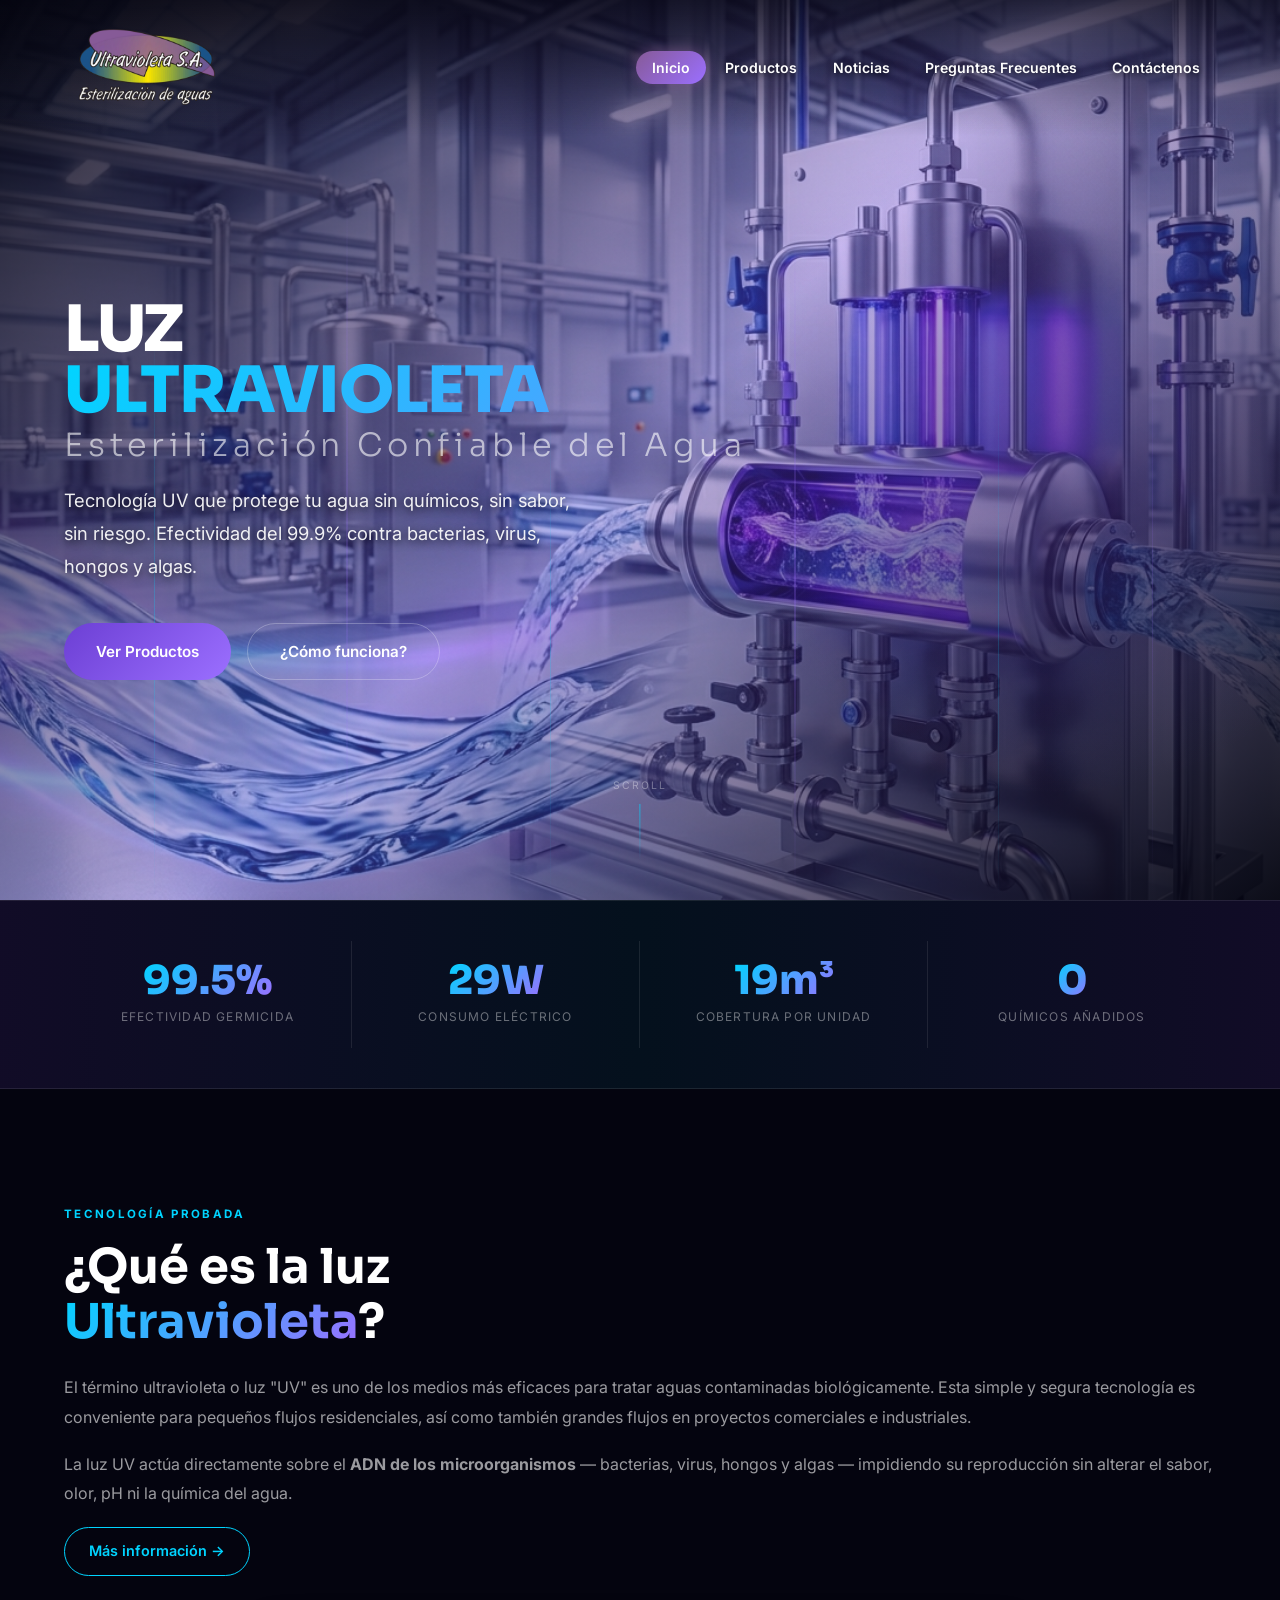
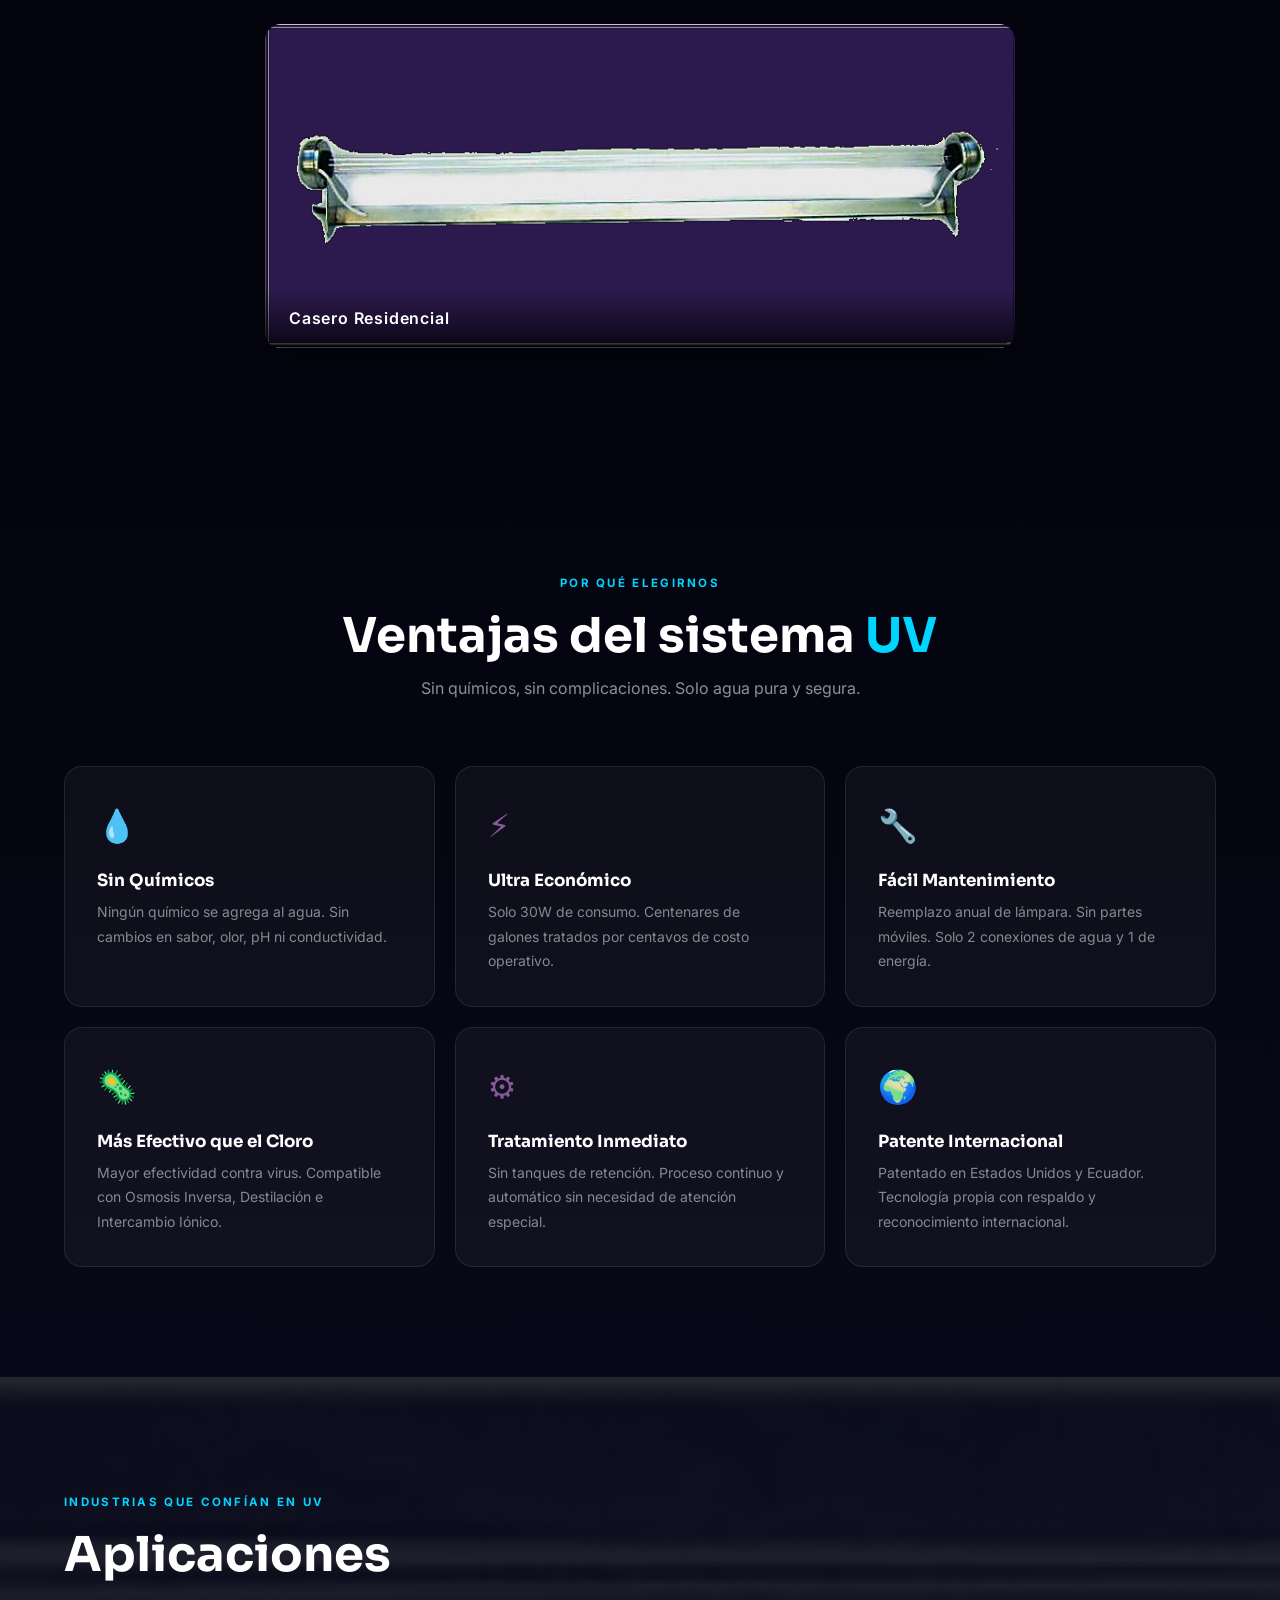
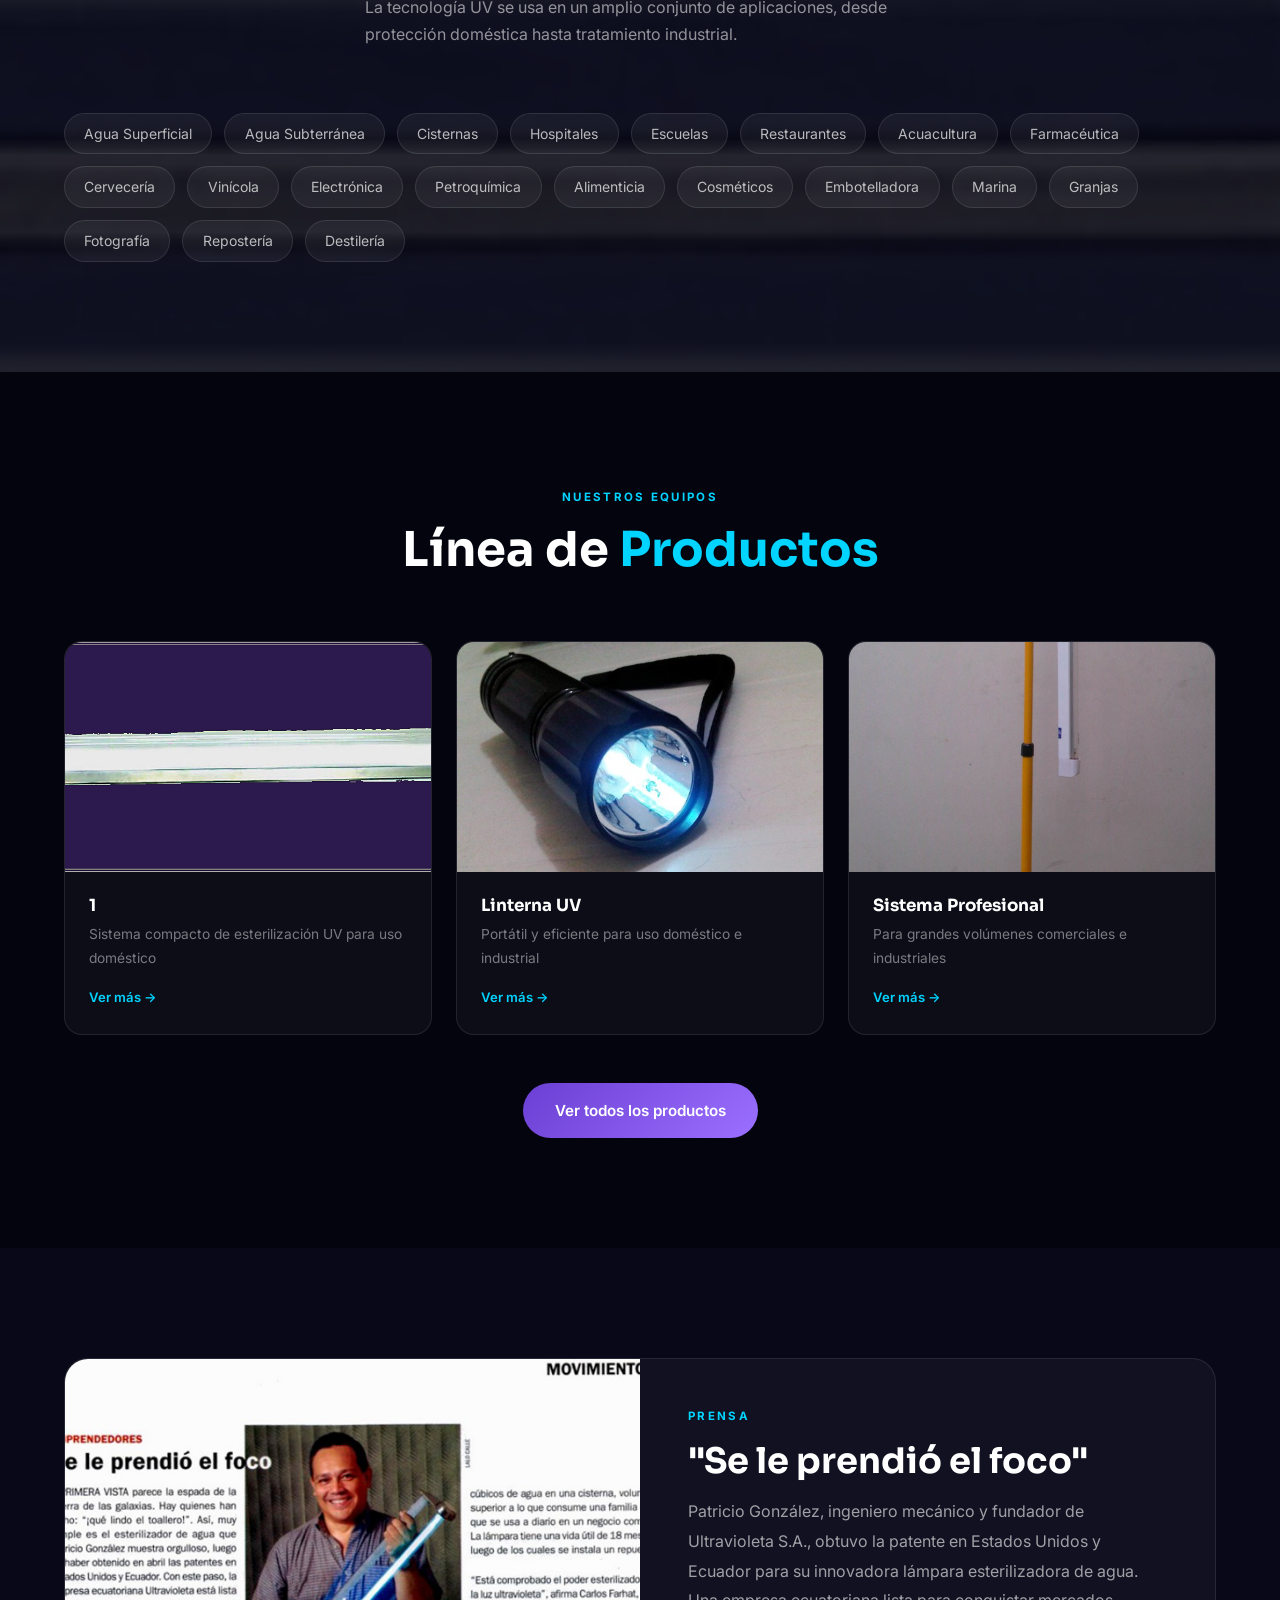
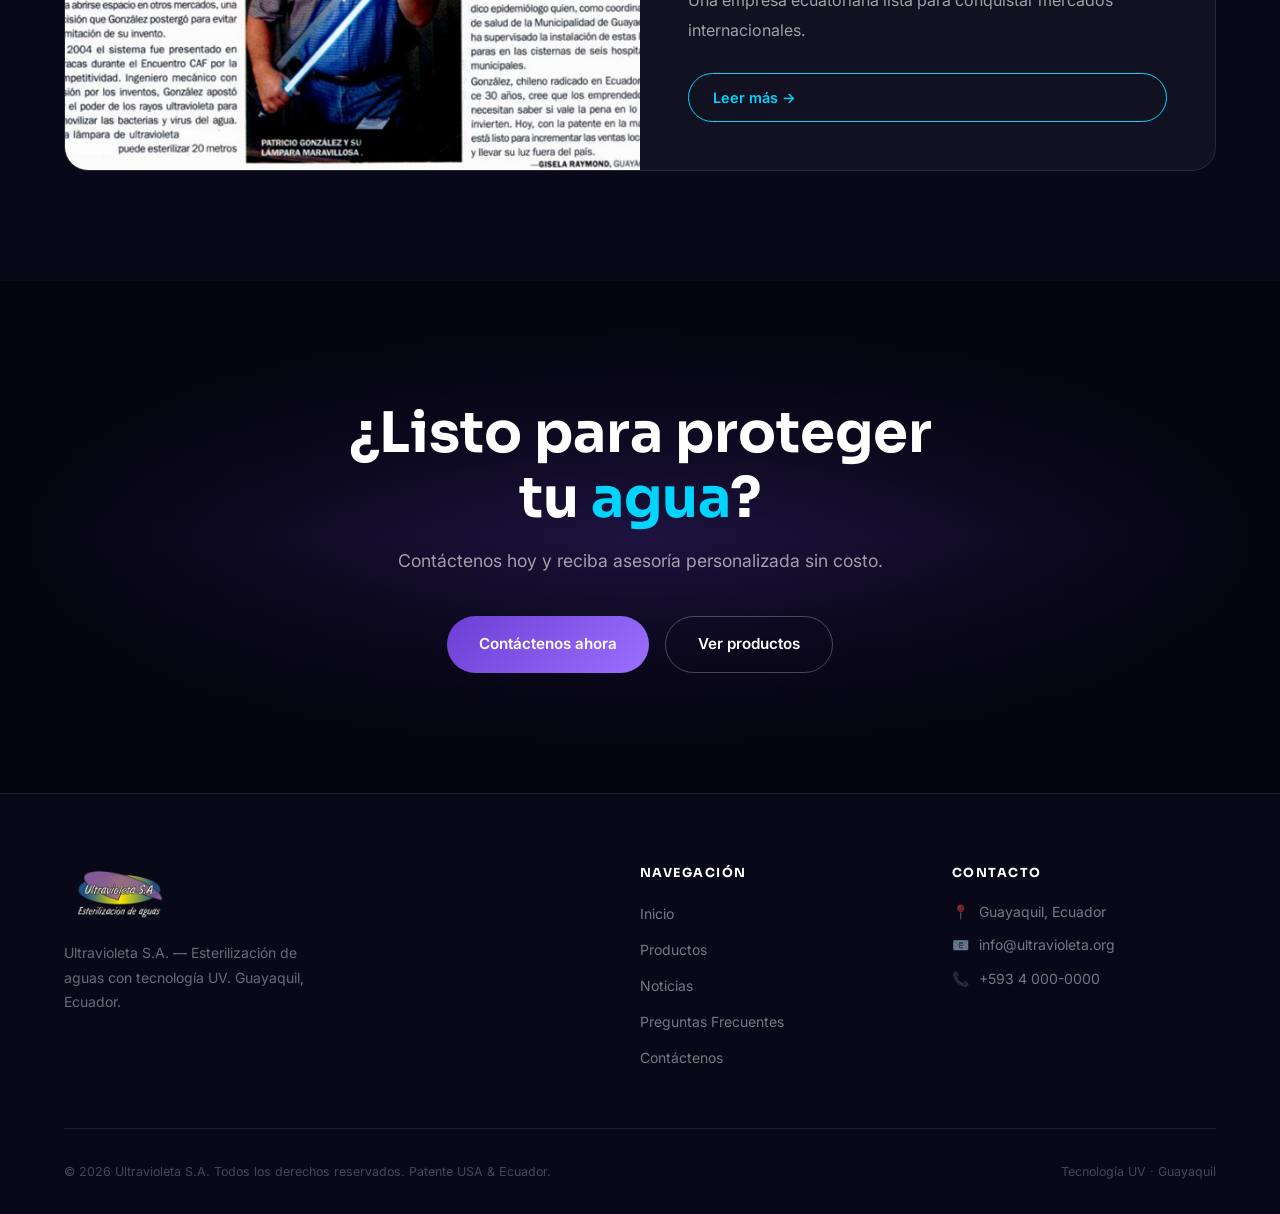
==== index.html @ dfe0ed99 "Renombrar 4.jpg a casero-residencial.jpg para forzar actualización en Vercel" ====
<!DOCTYPE html>
<html lang="es">
<head>
  <meta charset="UTF-8">
  <meta name="viewport" content="width=device-width, initial-scale=1.0">
  <title>Ultravioleta S.A. — Esterilización UV de Aguas · Ecuador</title>
  <meta name="description" content="Tecnología UV que protege tu agua sin químicos, sin sabor, sin riesgo. Patente internacional. Guayaquil, Ecuador.">
  <link rel="preconnect" href="https://fonts.googleapis.com">
  <link rel="preconnect" href="https://fonts.gstatic.com" crossorigin>
  <link href="https://fonts.googleapis.com/css2?family=Sora:wght@300;400;600;700;800&family=Inter:wght@300;400;500;600&display=swap" rel="stylesheet">
  <link rel="stylesheet" href="css/estilos.css">
</head>
<body>

  <!-- NAVBAR -->
  <nav class="navbar" id="navbar">
    <div class="nav-inner">
      <a href="index.html" class="nav-logo">
        <img src="imagenes/logo-ultravioleta.png" alt="Ultravioleta S.A.">
      </a>
      <button class="hamburguesa" id="hamburguesa" aria-label="Abrir menú">
        <span></span><span></span><span></span>
      </button>
      <ul class="nav-links" id="nav-links">
        <li><a href="index.html">Inicio</a></li>
        <li><a href="productos.html">Productos</a></li>
        <li><a href="noticias.html">Noticias</a></li>
        <li><a href="preguntas-frecuentes.html">Preguntas Frecuentes</a></li>
        <li><a href="contacto.html" class="nav-cta">Contáctenos</a></li>
      </ul>
    </div>
  </nav>

  <!-- HERO -->
  <section class="hero">
    <!-- Imagen de fondo -->
    <div class="hero-fondo"><img src="imagenes/hero.png" alt=""></div>

    <!-- Overlay gradiente -->
    <div class="hero-overlay"></div>

    <!-- Rayos UV animados -->
    <div class="rayos-uv">
      <div class="rayo"></div>
      <div class="rayo"></div>
      <div class="rayo"></div>
      <div class="rayo"></div>
      <div class="rayo"></div>
      <div class="rayo"></div>
    </div>

    <!-- Círculo glow -->
    <div class="hero-glow"></div>

    <!-- Contenido -->
    <div class="hero-contenido">
<h1 class="hero-titulo">
        <span class="linea-1">LUZ</span>
        <span class="linea-2">ULTRAVIOLETA</span>
        <span class="linea-3">Esterilización Confiable del Agua</span>
      </h1>
      <p class="hero-sub">
        Tecnología UV que protege tu agua sin químicos, sin sabor, sin riesgo.
        Efectividad del 99.9% contra bacterias, virus, hongos y algas.
      </p>
      <div class="hero-btns">
        <a href="productos.html" class="btn-primario">Ver Productos</a>
        <a href="preguntas-frecuentes.html" class="btn-secundario">¿Cómo funciona?</a>
      </div>
    </div>

    <!-- Scroll -->
    <div class="indicador-scroll">
      <span>Scroll</span>
      <div class="linea-scroll"></div>
    </div>
  </section>

  <!-- ESTADÍSTICAS -->
  <section class="barra-stats">
    <div class="stats-grid">
      <div class="stat-item">
        <span class="stat-num" data-meta="99.9" data-sufijo="%">99.9%</span>
        <span class="stat-etiqueta">Efectividad germicida</span>
      </div>
      <div class="stat-item">
        <span class="stat-num" data-meta="30" data-sufijo="W">30W</span>
        <span class="stat-etiqueta">Consumo eléctrico</span>
      </div>
      <div class="stat-item">
        <span class="stat-num" data-meta="20" data-sufijo="m³">20m³</span>
        <span class="stat-etiqueta">Cobertura por unidad</span>
      </div>
      <div class="stat-item">
        <span class="stat-num" data-meta="0" data-sufijo="">0</span>
        <span class="stat-etiqueta">Químicos añadidos</span>
      </div>
    </div>
  </section>

  <!-- QUÉ ES LA LUZ UV -->
  <section class="sobre-uv seccion-pad">
    <div class="contenedor">
      <div class="sobre-texto-full revelar">
        <span class="etiqueta">Tecnología Probada</span>
        <h2>¿Qué es la luz<br><span class="acento-uv">Ultravioleta</span>?</h2>
        <p>
          El término ultravioleta o luz "UV" es uno de los medios más eficaces para tratar aguas
          contaminadas biológicamente. Esta simple y segura tecnología es conveniente para
          pequeños flujos residenciales, así como también grandes flujos en proyectos comerciales
          e industriales.
        </p>
        <p>
          La luz UV actúa directamente sobre el <strong>ADN de los microorganismos</strong> —
          bacterias, virus, hongos y algas — impidiendo su reproducción sin alterar el sabor,
          olor, pH ni la química del agua.
        </p>
        <a href="preguntas-frecuentes.html" class="btn-contorno">Más información →</a>
      </div>
      <div class="foto-full revelar">
        <div class="foto-card">
          <img src="imagenes/casero-residencial.jpg" alt="Casero Residencial">
          <div class="foto-overlay">
            <span>Casero Residencial</span>
          </div>
        </div>
      </div>
    </div>
  </section>

  <!-- VENTAJAS -->
  <section class="ventajas seccion-pad">
    <div class="contenedor">
      <div class="cabecera-seccion revelar">
        <span class="etiqueta">Por qué elegirnos</span>
        <h2>Ventajas del sistema <span class="acento">UV</span></h2>
        <p>Sin químicos, sin complicaciones. Solo agua pura y segura.</p>
      </div>
      <div class="grid-ventajas">
        <div class="tarjeta-v revelar">
          <div class="v-icono">💧</div>
          <h3>Sin Químicos</h3>
          <p>Ningún químico se agrega al agua. Sin cambios en sabor, olor, pH ni conductividad.</p>
        </div>
        <div class="tarjeta-v revelar">
          <div class="v-icono">⚡</div>
          <h3>Ultra Económico</h3>
          <p>Solo 30W de consumo. Centenares de galones tratados por centavos de costo operativo.</p>
        </div>
        <div class="tarjeta-v revelar">
          <div class="v-icono">🔧</div>
          <h3>Fácil Mantenimiento</h3>
          <p>Reemplazo anual de lámpara. Sin partes móviles. Solo 2 conexiones de agua y 1 de energía.</p>
        </div>
        <div class="tarjeta-v revelar">
          <div class="v-icono">🦠</div>
          <h3>Más Efectivo que el Cloro</h3>
          <p>Mayor efectividad contra virus. Compatible con Osmosis Inversa, Destilación e Intercambio Iónico.</p>
        </div>
        <div class="tarjeta-v revelar">
          <div class="v-icono">⚙️</div>
          <h3>Tratamiento Inmediato</h3>
          <p>Sin tanques de retención. Proceso continuo y automático sin necesidad de atención especial.</p>
        </div>
        <div class="tarjeta-v revelar">
          <div class="v-icono">🌍</div>
          <h3>Patente Internacional</h3>
          <p>Patentado en Estados Unidos y Ecuador. Tecnología propia con respaldo y reconocimiento internacional.</p>
        </div>
      </div>
    </div>
  </section>

  <!-- APLICACIONES -->
  <section class="aplicaciones seccion-pad">
    <div class="aplic-fondo">
      <img src="imagenes/Ultravioleta_Cisterna.jpg" alt="Cisterna con sistema UV">
    </div>
    <div class="contenedor">
      <div class="cabecera-seccion revelar">
        <span class="etiqueta">Industrias que confían en UV</span>
        <h2 style="color:#fff;">Aplicaciones</h2>
        <p>La tecnología UV se usa en un amplio conjunto de aplicaciones, desde protección doméstica hasta tratamiento industrial.</p>
      </div>
      <div class="tags-aplic revelar">
        <span>Agua Superficial</span>
        <span>Agua Subterránea</span>
        <span>Cisternas</span>
        <span>Hospitales</span>
        <span>Escuelas</span>
        <span>Restaurantes</span>
        <span>Acuacultura</span>
        <span>Farmacéutica</span>
        <span>Cervecería</span>
        <span>Vinícola</span>
        <span>Electrónica</span>
        <span>Petroquímica</span>
        <span>Alimenticia</span>
        <span>Cosméticos</span>
        <span>Embotelladora</span>
        <span>Marina</span>
        <span>Granjas</span>
        <span>Fotografía</span>
        <span>Repostería</span>
        <span>Destilería</span>
      </div>
    </div>
  </section>

  <!-- PRODUCTOS PREVIEW -->
  <section class="productos-preview seccion-pad">
    <div class="contenedor">
      <div class="cabecera-seccion revelar">
        <span class="etiqueta">Nuestros equipos</span>
        <h2>Línea de <span class="acento">Productos</span></h2>
      </div>
      <div class="grid-productos">
        <a href="productos.html" class="tarjeta-prod revelar">
          <div class="prod-imagen">
            <img src="imagenes/casero-residencial.jpg" alt="Reactor UV Casero Residencial">
          </div>
          <div class="prod-info">
            <h3>1</h3>
            <p>Sistema compacto de esterilización UV para uso doméstico</p>
            <div class="prod-flecha">Ver más →</div>
          </div>
        </a>
        <a href="productos.html" class="tarjeta-prod revelar">
          <div class="prod-imagen">
            <img src="imagenes/linterna1.jpg" alt="Linterna UV">
          </div>
          <div class="prod-info">
            <h3>Linterna UV</h3>
            <p>Portátil y eficiente para uso doméstico e industrial</p>
            <div class="prod-flecha">Ver más →</div>
          </div>
        </a>
        <a href="productos.html" class="tarjeta-prod revelar">
          <div class="prod-imagen">
            <img src="imagenes/nuevo-3.jpg" alt="Sistema UV Profesional">
          </div>
          <div class="prod-info">
            <h3>Sistema Profesional</h3>
            <p>Para grandes volúmenes comerciales e industriales</p>
            <div class="prod-flecha">Ver más →</div>
          </div>
        </a>
      </div>
      <div style="text-align:center;margin-top:3rem;">
        <a href="productos.html" class="btn-primario">Ver todos los productos</a>
      </div>
    </div>
  </section>

  <!-- NOTICIA PREVIEW -->
  <section class="noticia-preview seccion-pad">
    <div class="contenedor">
      <div class="noticia-tarjeta revelar">
        <div class="noticia-foto">
          <img src="imagenes/articulo.jpg" alt="Artículo sobre Ultravioleta S.A.">
        </div>
        <div class="noticia-cuerpo">
          <span class="etiqueta">Prensa</span>
          <h2>"Se le prendió el foco"</h2>
          <p>
            Patricio González, ingeniero mecánico y fundador de Ultravioleta S.A., obtuvo la patente
            en Estados Unidos y Ecuador para su innovadora lámpara esterilizadora de agua.
            Una empresa ecuatoriana lista para conquistar mercados internacionales.
          </p>
          <a href="noticias.html" class="btn-contorno">Leer más →</a>
        </div>
      </div>
    </div>
  </section>

  <!-- CTA -->
  <section class="seccion-cta">
    <div class="cta-fondo"></div>
    <div class="contenedor">
      <div class="revelar">
        <h2>¿Listo para proteger<br>tu <span class="acento">agua</span>?</h2>
        <p>Contáctenos hoy y reciba asesoría personalizada sin costo.</p>
        <div class="cta-btns">
          <a href="contacto.html" class="btn-primario">Contáctenos ahora</a>
          <a href="productos.html" class="btn-secundario">Ver productos</a>
        </div>
      </div>
    </div>
  </section>

  <!-- PIE DE PÁGINA -->
  <footer class="pie-pagina">
    <div class="contenedor">
      <div class="grid-pie">
        <div class="pie-marca">
          <img src="imagenes/logo-ultravioleta.png" alt="Logo Ultravioleta S.A.">
          <p>Ultravioleta S.A. — Esterilización de aguas con tecnología UV. Guayaquil, Ecuador.</p>
        </div>
        <div class="pie-seccion">
          <h4>Navegación</h4>
          <ul>
            <li><a href="index.html">Inicio</a></li>
            <li><a href="productos.html">Productos</a></li>
            <li><a href="noticias.html">Noticias</a></li>
            <li><a href="preguntas-frecuentes.html">Preguntas Frecuentes</a></li>
            <li><a href="contacto.html">Contáctenos</a></li>
          </ul>
        </div>
        <div class="pie-seccion">
          <h4>Contacto</h4>
          <div class="dato-pie">📍 <span>Guayaquil, Ecuador</span></div>
          <div class="dato-pie">📧 <span>info@ultravioleta.org</span></div>
          <div class="dato-pie">📞 <span>+593 4 000-0000</span></div>
        </div>
      </div>
      <div class="pie-fondo">
        <p>© <span id="anio"></span> Ultravioleta S.A. Todos los derechos reservados. Patente USA &amp; Ecuador.</p>
        <p>Tecnología UV · Guayaquil</p>
      </div>
    </div>
  </footer>

  <script src="js/principal.js"></script>
</body>
</html>
---- css/estilos.css ----
/* ============================================
   ULTRAVIOLETA S.A. — ESTILOS PRINCIPALES
   ============================================ */

@import url('https://fonts.googleapis.com/css2?family=Sora:wght@300;400;600;700;800&family=Inter:wght@300;400;500;600&display=swap');

:root {
  --negro:       #04040f;
  --oscuro:      #080818;
  --uv:          #6C3FD4;
  --uv-claro:    #9B6FFF;
  --cian:        #00D4FF;
  --cian-suave:  rgba(0,212,255,0.15);
  --blanco:      #ffffff;
  --texto:       rgba(255,255,255,0.65);
  --vidrio:      rgba(255,255,255,0.04);
  --vidrio-2:    rgba(255,255,255,0.08);
  --borde:       rgba(255,255,255,0.09);
  --borde-2:     rgba(255,255,255,0.15);
  --radio:       18px;
  --t:           0.35s cubic-bezier(0.4,0,0.2,1);
}

*,*::before,*::after { box-sizing:border-box; margin:0; padding:0; }
html { scroll-behavior:smooth; }
body {
  font-family:'Inter',system-ui,sans-serif;
  background:var(--negro);
  color:var(--texto);
  overflow-x:hidden;
  line-height:1.7;
}
img { max-width:100%; height:auto; display:block; }
a { text-decoration:none; color:inherit; }
ul { list-style:none; }
button { font-family:inherit; }

h1,h2,h3,h4 {
  font-family:'Sora',sans-serif;
  color:var(--blanco);
  line-height:1.15;
}

/* ── Utilidades ── */
.contenedor { width:90%; max-width:1200px; margin:0 auto; }
.seccion-pad { padding:110px 0; }
.texto-centro { text-align:center; }

.etiqueta {
  display:inline-block;
  font-size:.72rem; font-weight:700;
  letter-spacing:.2em; text-transform:uppercase;
  color:var(--cian);
  margin-bottom:.9rem;
}

.acento { color:var(--cian); }
.acento-uv {
  background:linear-gradient(135deg,var(--cian),var(--uv-claro));
  -webkit-background-clip:text; -webkit-text-fill-color:transparent;
  background-clip:text;
}

/* ── Botones ── */
.btn-primario {
  display:inline-flex; align-items:center; gap:.5rem;
  background:linear-gradient(135deg,var(--uv),var(--uv-claro));
  color:#fff; padding:.9rem 2rem; border-radius:50px;
  font-weight:600; font-size:.95rem;
  transition:var(--t); border:none; cursor:pointer;
  box-shadow:0 4px 20px rgba(108,63,212,0);
}
.btn-primario:hover {
  transform:translateY(-2px);
  box-shadow:0 8px 32px rgba(108,63,212,.5);
}
.btn-secundario {
  display:inline-flex; align-items:center; gap:.5rem;
  background:transparent; color:var(--blanco);
  padding:.9rem 2rem; border-radius:50px;
  font-weight:600; font-size:.95rem;
  transition:var(--t);
  border:1.5px solid rgba(255,255,255,.25);
}
.btn-secundario:hover { border-color:var(--cian); color:var(--cian); transform:translateY(-2px); }
.btn-contorno {
  display:inline-flex; align-items:center; gap:.5rem;
  color:var(--cian); padding:.7rem 1.5rem; border-radius:50px;
  font-weight:600; font-size:.9rem;
  transition:var(--t); border:1.5px solid var(--cian);
}
.btn-contorno:hover { background:var(--cian); color:var(--negro); }

/* ══════════════════════════════
   NAVBAR
══════════════════════════════ */
.navbar {
  position:fixed; top:0; left:0; right:0; z-index:999;
  padding:1.5rem 0; transition:transform .4s ease, opacity .4s ease;
  background:linear-gradient(to bottom, rgba(4,4,15,.75) 0%, transparent 100%);
  transform:translateY(0); opacity:1;
}
.navbar.oculto {
  transform:translateY(-100%);
  opacity:0;
}
.nav-inner {
  display:flex; align-items:center; justify-content:space-between;
  width:90%; max-width:1200px; margin:0 auto;
}
.nav-logo img { height:88px; width:auto; transition:var(--t); border-radius:8px; padding:5px 12px; }
.nav-logo:hover img { opacity:.85; }

.nav-links { display:flex; align-items:center; gap:.2rem; }
.nav-links li a {
  position:relative;
  padding:.5rem 1rem; border-radius:50px;
  font-size:.88rem; font-weight:600;
  color:#fff;
  text-shadow:0 1px 6px rgba(0,0,0,.8);
  transition:transform .25s ease, background .25s ease, box-shadow .25s ease;
}
.nav-links li a::after {
  content:''; position:absolute; bottom:4px; left:50%; right:50%;
  height:2px; border-radius:2px;
  background:linear-gradient(90deg,var(--cian),var(--uv-claro));
  transition:left .25s ease, right .25s ease;
}
.nav-links li a:hover {
  transform:translateY(-2px);
  background:rgba(255,255,255,.1);
}
.nav-links li a:hover::after {
  left:18%; right:18%;
}
.nav-links li a.activo {
  background:linear-gradient(135deg,#865a97,var(--uv-claro));
  box-shadow:0 0 14px rgba(134,90,151,.55);
  color:#fff;
  text-shadow:none;
}
.nav-links li a.activo::after { display:none; }
.nav-cta { transition:var(--t) !important; }
.nav-cta:hover { transform:translateY(-2px); }
.nav-cta.activo {
  background:linear-gradient(135deg,var(--uv),var(--uv-claro)) !important;
  color:#fff !important;
  box-shadow:0 6px 24px rgba(108,63,212,.5) !important;
  text-shadow:none;
}

.hamburguesa {
  display:none; flex-direction:column; gap:5px;
  background:none; border:none; cursor:pointer; padding:.5rem;
}
.hamburguesa span {
  display:block; width:24px; height:2px;
  background:var(--blanco); border-radius:2px; transition:var(--t);
}
.hamburguesa.abierto span:nth-child(1) { transform:rotate(45deg) translate(5px,5px); }
.hamburguesa.abierto span:nth-child(2) { opacity:0; width:0; }
.hamburguesa.abierto span:nth-child(3) { transform:rotate(-45deg) translate(5px,-5px); }

/* ══════════════════════════════
   HERO
══════════════════════════════ */
.hero {
  position:relative; height:100vh; min-height:700px;
  display:flex; align-items:center; overflow:hidden;
}

/* Video / imagen fondo con Ken Burns */
.hero-fondo {
  position:absolute; inset:0; z-index:0; overflow:hidden;
}
.hero-fondo img {
  width:100%; height:100%; object-fit:cover;
  animation:ken-burns 20s ease-in-out infinite alternate;
  transform-origin:center center;
}
@keyframes ken-burns {
  0%   { transform:scale(1) translate(0,0); }
  100% { transform:scale(1.12) translate(-2%,-2%); }
}

/* Video (si existe) */
.hero-video {
  position:absolute; inset:0; z-index:1;
  width:100%; height:100%; object-fit:cover;
}

.hero-overlay {
  position:absolute; inset:0; z-index:2;
  background:linear-gradient(
    135deg,
    rgba(4,4,15,.92) 0%,
    rgba(108,63,212,.35) 50%,
    rgba(4,4,15,.95) 100%
  );
}

/* Rayos UV animados */
.rayos-uv {
  position:absolute; inset:0; z-index:3;
  overflow:hidden; pointer-events:none;
}
.rayo {
  position:absolute; bottom:0; border-radius:50px;
  animation:rayo-pulso linear infinite;
}
.rayo:nth-child(1){ left:12%;  width:1px; height:65%; background:linear-gradient(to top,transparent,rgba(0,212,255,.25),transparent); animation-duration:5s; animation-delay:0s; }
.rayo:nth-child(2){ left:27%;  width:2px; height:80%; background:linear-gradient(to top,transparent,rgba(155,111,255,.2),transparent); animation-duration:6s; animation-delay:1s; }
.rayo:nth-child(3){ left:43%;  width:1px; height:55%; background:linear-gradient(to top,transparent,rgba(0,212,255,.2),transparent); animation-duration:4.5s; animation-delay:2s; }
.rayo:nth-child(4){ left:62%;  width:2px; height:75%; background:linear-gradient(to top,transparent,rgba(155,111,255,.25),transparent); animation-duration:5.5s; animation-delay:.5s; }
.rayo:nth-child(5){ left:78%;  width:1px; height:60%; background:linear-gradient(to top,transparent,rgba(0,212,255,.2),transparent); animation-duration:6.5s; animation-delay:1.5s; }
.rayo:nth-child(6){ left:90%;  width:1px; height:70%; background:linear-gradient(to top,transparent,rgba(155,111,255,.15),transparent); animation-duration:5s; animation-delay:3s; }

@keyframes rayo-pulso {
  0%,100% { opacity:0; transform:scaleY(.4); }
  50%     { opacity:1; transform:scaleY(1); }
}

/* Círculo glow UV */
.hero-glow {
  position:absolute; z-index:3;
  width:700px; height:700px;
  border-radius:50%;
  background:radial-gradient(circle,rgba(108,63,212,.18),transparent 70%);
  top:50%; right:-10%;
  transform:translateY(-50%);
  animation:glow-pulso 6s ease-in-out infinite;
  pointer-events:none;
}
@keyframes glow-pulso {
  0%,100% { opacity:.6; transform:translateY(-50%) scale(1); }
  50%     { opacity:1;  transform:translateY(-50%) scale(1.1); }
}

.hero-contenido {
  position:relative; z-index:4;
  width:90%; max-width:1200px; margin:0 auto;
  padding-top:80px;
}
.hero-etiqueta {
  display:inline-flex; align-items:center; gap:.5rem;
  background:rgba(0,212,255,.08);
  border:1px solid rgba(0,212,255,.25);
  color:var(--cian); font-size:.75rem; font-weight:700;
  letter-spacing:.18em; text-transform:uppercase;
  padding:.4rem 1.1rem; border-radius:50px;
  margin-bottom:1.5rem;
}
.hero-titulo {
  font-family:'Sora',sans-serif;
  font-size:clamp(2rem,5vw,4.5rem);
  font-weight:800; color:var(--blanco);
  line-height:.95; margin-bottom:1.5rem;
  letter-spacing:-.02em;
}
.hero-titulo span { display:block; }
.hero-titulo .linea-2 {
  background:linear-gradient(135deg,var(--cian),var(--uv-claro));
  -webkit-background-clip:text; -webkit-text-fill-color:transparent;
  background-clip:text;
}
.hero-titulo .linea-3 {
  font-size:clamp(1rem,2.5vw,2rem);
  font-weight:300; letter-spacing:.15em;
  -webkit-text-fill-color:rgba(255,255,255,.6);
  color:rgba(255,255,255,.6);
  margin-top:.5rem;
}
.hero-sub {
  font-size:clamp(.95rem,1.8vw,1.15rem);
  color:rgba(255,255,255,.92);
  max-width:520px; margin-bottom:2.5rem; line-height:1.8;
  text-shadow:0 2px 8px rgba(0,0,0,.8);
}
.hero-btns { display:flex; gap:1rem; flex-wrap:wrap; }

/* Scroll indicator */
.indicador-scroll {
  position:absolute; bottom:2.5rem; left:50%;
  transform:translateX(-50%); z-index:4;
  display:flex; flex-direction:column; align-items:center; gap:.6rem;
  color:rgba(255,255,255,.35); font-size:.65rem;
  letter-spacing:.18em; text-transform:uppercase;
}
.linea-scroll {
  width:1px; height:56px;
  background:linear-gradient(to bottom,rgba(0,212,255,.7),transparent);
  animation:scroll-animar 2.2s ease-in-out infinite;
}
@keyframes scroll-animar {
  0%   { transform:scaleY(0); transform-origin:top; opacity:0; }
  40%  { transform:scaleY(1); transform-origin:top; opacity:1; }
  60%  { transform:scaleY(1); transform-origin:bottom; opacity:1; }
  100% { transform:scaleY(0); transform-origin:bottom; opacity:0; }
}

/* ══════════════════════════════
   BARRA DE ESTADÍSTICAS
══════════════════════════════ */
.barra-stats {
  background:linear-gradient(90deg,rgba(108,63,212,.12),rgba(0,212,255,.06),rgba(108,63,212,.12));
  border-top:1px solid var(--borde); border-bottom:1px solid var(--borde);
  padding:2.5rem 0;
}
.stats-grid {
  display:grid; grid-template-columns:repeat(4,1fr);
  width:90%; max-width:1200px; margin:0 auto;
}
.stat-item {
  display:flex; flex-direction:column; align-items:center;
  text-align:center; padding:1.25rem;
  border-right:1px solid var(--borde);
}
.stat-item:last-child { border-right:none; }
.stat-num {
  font-family:'Sora',sans-serif; font-size:2.5rem; font-weight:800;
  background:linear-gradient(135deg,var(--cian),var(--uv-claro));
  -webkit-background-clip:text; -webkit-text-fill-color:transparent;
  background-clip:text; line-height:1; margin-bottom:.4rem;
}
.stat-etiqueta { font-size:.75rem; text-transform:uppercase; letter-spacing:.1em; color:rgba(255,255,255,.4); }

/* ══════════════════════════════
   QUÉ ES UV
══════════════════════════════ */
.sobre-uv { background:var(--negro); }
.grid-sobre {
  display:grid; grid-template-columns:1fr 1fr;
  gap:5rem; align-items:center;
}
.sobre-texto-full { width:100%; margin-bottom:3rem; }
.sobre-texto-full h2 { font-size:clamp(2rem,4vw,3rem); margin-bottom:1.5rem; }
.sobre-texto-full p { color:rgba(255,255,255,.6); margin-bottom:1.1rem; line-height:1.85; }
.foto-full { width:100%; display:flex; justify-content:center; margin-top:2rem; }
.foto-card { position:relative; width:750px; max-width:100%; border-radius:16px; overflow:hidden; box-shadow:0 8px 32px rgba(0,0,0,.5); }
.foto-card img { width:100%; display:block; }
.foto-card .foto-overlay { position:absolute; bottom:0; left:0; right:0; padding:1rem 1.5rem; background:linear-gradient(transparent, rgba(0,0,0,.75)); }
.foto-card .foto-overlay span { color:#fff; font-size:1rem; font-weight:600; letter-spacing:.05em; }
.sobre-texto h2 { font-size:clamp(2rem,4vw,3rem); margin-bottom:1.5rem; }
.sobre-texto p { color:rgba(255,255,255,.6); margin-bottom:1.1rem; line-height:1.85; }
.sobre-texto .btn-contorno { margin-top:.5rem; }

/* Showcase lámpara */
.visual-lampara { position:relative; display:flex; justify-content:center; }
.lampara-marco {
  position:relative; border-radius:24px; overflow:hidden;
  box-shadow:0 0 80px rgba(108,63,212,.25), 0 0 30px rgba(0,212,255,.1);
}
.lampara-marco img {
  width:100%; max-width:460px;
  border-radius:24px; display:block;
  transition:transform .5s ease;
}
.lampara-marco:hover img { transform:scale(1.03); }
.lampara-brillo {
  position:absolute; inset:0;
  background:radial-gradient(circle at 50% 40%,rgba(0,212,255,.1),transparent 65%);
  animation:brillo 4s ease-in-out infinite;
  pointer-events:none;
}
@keyframes brillo { 0%,100%{opacity:.5} 50%{opacity:1} }
.badge-nm {
  position:absolute; bottom:1.5rem; right:1.5rem;
  background:rgba(4,4,15,.88); backdrop-filter:blur(12px);
  border:1px solid var(--borde-2); color:var(--cian);
  font-family:'Sora',sans-serif; font-size:1.15rem; font-weight:800;
  padding:.8rem 1.25rem; border-radius:14px; text-align:center; line-height:1.3;
}
.badge-nm small {
  display:block; font-family:'Inter',sans-serif;
  font-size:.68rem; font-weight:400; color:rgba(255,255,255,.45);
}

/* ══════════════════════════════
   VENTAJAS
══════════════════════════════ */
.ventajas { background:linear-gradient(180deg,var(--negro),var(--oscuro)); }
.cabecera-seccion { text-align:center; margin-bottom:4rem; }
.cabecera-seccion h2 { font-size:clamp(2rem,4vw,3rem); }
.cabecera-seccion p { color:rgba(255,255,255,.55); margin-top:.75rem; font-size:1rem; max-width:550px; margin-left:auto; margin-right:auto; }

.grid-ventajas { display:grid; grid-template-columns:repeat(3,1fr); gap:1.25rem; }
.tarjeta-v {
  position:relative; overflow:hidden;
  background:var(--vidrio); border:1px solid var(--borde);
  border-radius:var(--radio); padding:2rem;
  transition:var(--t);
}
.tarjeta-v::before {
  content:''; position:absolute; inset:0;
  background:linear-gradient(135deg,rgba(108,63,212,.08),transparent);
  opacity:0; transition:var(--t);
}
.tarjeta-v:hover { transform:translateY(-6px); border-color:rgba(108,63,212,.4); }
.tarjeta-v:hover::before { opacity:1; }
.v-icono { font-size:2rem; margin-bottom:1.1rem; color:#865a97; }
.tarjeta-v h3 { font-size:1.05rem; margin-bottom:.6rem; }
.tarjeta-v p { color:rgba(255,255,255,.5); font-size:.875rem; line-height:1.75; }

/* ══════════════════════════════
   APLICACIONES
══════════════════════════════ */
.aplicaciones { position:relative; overflow:hidden; }
.aplic-fondo { position:absolute; inset:0; z-index:0; }
.aplic-fondo img { width:100%; height:100%; object-fit:cover; }
.aplic-fondo::after {
  content:''; position:absolute; inset:0;
  background:rgba(4,4,15,.87);
}
.aplicaciones .contenedor { position:relative; z-index:1; }
.aplicaciones .cabecera-seccion { text-align:left; }
.tags-aplic { display:flex; flex-wrap:wrap; gap:.75rem; margin-top:2.5rem; }
.tags-aplic span {
  background:rgba(255,255,255,.05); border:1px solid rgba(255,255,255,.1);
  color:rgba(255,255,255,.7); padding:.5rem 1.2rem; border-radius:50px;
  font-size:.875rem; transition:var(--t); cursor:default;
}
.tags-aplic span:hover {
  background:rgba(108,63,212,.2); border-color:var(--uv-claro);
  color:var(--blanco);
}

/* ══════════════════════════════
   PRODUCTOS PREVIEW
══════════════════════════════ */
.productos-preview { background:var(--negro); }
.grid-productos { display:grid; grid-template-columns:repeat(3,1fr); gap:1.5rem; }
.tarjeta-prod {
  display:block; background:var(--vidrio); border:1px solid var(--borde);
  border-radius:var(--radio); overflow:hidden; transition:var(--t);
}
.tarjeta-prod:hover {
  transform:translateY(-8px); border-color:rgba(108,63,212,.45);
  box-shadow:0 24px 60px rgba(0,0,0,.4);
}
.prod-imagen { height:230px; overflow:hidden; }
.prod-imagen img { width:100%; height:100%; object-fit:cover; transition:transform .5s ease; }
.tarjeta-prod:hover .prod-imagen img { transform:scale(1.08); }
.prod-info { padding:1.5rem; }
.prod-tag {
  display:inline-block;
  background:linear-gradient(135deg,var(--uv),var(--uv-claro));
  color:#fff; font-size:.68rem; font-weight:700;
  letter-spacing:.1em; text-transform:uppercase;
  padding:.2rem .8rem; border-radius:50px; margin-bottom:.75rem;
}
.prod-info h3 { font-size:1.05rem; margin-bottom:.5rem; }
.prod-info p { color:rgba(255,255,255,.45); font-size:.86rem; }
.prod-flecha {
  display:inline-flex; align-items:center; gap:.3rem;
  color:var(--cian); font-size:.82rem; margin-top:1rem;
  font-weight:600; transition:var(--t);
}
.tarjeta-prod:hover .prod-flecha { gap:.6rem; }

/* ══════════════════════════════
   NOTICIA PREVIEW
══════════════════════════════ */
.noticia-preview { background:var(--oscuro); }
.noticia-tarjeta {
  display:grid; grid-template-columns:1fr 1fr;
  background:var(--vidrio); border:1px solid var(--borde);
  border-radius:24px; overflow:hidden;
  transition:var(--t);
}
.noticia-tarjeta:hover { border-color:rgba(108,63,212,.35); }
.noticia-foto { overflow:hidden; }
.noticia-foto img { width:100%; height:100%; object-fit:cover; transition:transform .6s ease; }
.noticia-tarjeta:hover .noticia-foto img { transform:scale(1.05); }
.noticia-cuerpo { padding:3rem; display:flex; flex-direction:column; justify-content:center; }
.noticia-cuerpo h2 { font-size:clamp(1.5rem,3vw,2.2rem); margin-bottom:1rem; }
.noticia-cuerpo p { color:rgba(255,255,255,.6); line-height:1.85; margin-bottom:1.75rem; }

/* ══════════════════════════════
   CTA
══════════════════════════════ */
.seccion-cta {
  position:relative; padding:120px 0; text-align:center; overflow:hidden;
}
.cta-fondo {
  position:absolute; inset:0;
  background:radial-gradient(ellipse at center,rgba(108,63,212,.25) 0%,rgba(4,4,15,.95) 70%);
}
.cta-fondo::before {
  content:''; position:absolute; inset:0;
  background:linear-gradient(180deg,var(--negro),transparent,var(--negro));
}
.seccion-cta .contenedor { position:relative; z-index:1; }
.seccion-cta h2 { font-size:clamp(2rem,4.5vw,3.5rem); margin-bottom:1rem; }
.seccion-cta p { color:rgba(255,255,255,.6); font-size:1.1rem; margin-bottom:2.5rem; }
.cta-btns { display:flex; gap:1rem; justify-content:center; flex-wrap:wrap; }

/* ══════════════════════════════
   PIE DE PÁGINA
══════════════════════════════ */
.pie-pagina {
  background:var(--oscuro); border-top:1px solid var(--borde);
  padding:4.5rem 0 2rem;
}
.grid-pie {
  display:grid; grid-template-columns:2fr 1fr 1fr;
  gap:3rem; margin-bottom:3rem;
}
.pie-marca img { height:58px; width:auto; margin-bottom:1.1rem; border-radius:8px; padding:5px 12px; }
.pie-marca p { color:rgba(255,255,255,.4); font-size:.875rem; line-height:1.75; max-width:270px; }
.pie-seccion h4 {
  color:var(--blanco); font-size:.78rem; font-weight:700;
  letter-spacing:.12em; text-transform:uppercase; margin-bottom:1.25rem;
}
.pie-seccion ul li { margin-bottom:.55rem; }
.pie-seccion ul li a { color:rgba(255,255,255,.45); font-size:.875rem; transition:var(--t); }
.pie-seccion ul li a:hover { color:var(--cian); }
.dato-pie { display:flex; gap:.6rem; color:rgba(255,255,255,.45); font-size:.875rem; margin-bottom:.6rem; }
.pie-fondo {
  border-top:1px solid var(--borde); padding-top:2rem;
  display:flex; justify-content:space-between; align-items:center;
}
.pie-fondo p { color:rgba(255,255,255,.25); font-size:.78rem; }

/* ══════════════════════════════
   ENCABEZADO DE PÁGINAS INTERNAS
══════════════════════════════ */
.encabezado-pagina {
  padding:160px 0 80px;
  background:linear-gradient(180deg,var(--oscuro),var(--negro));
  position:relative; overflow:hidden; text-align:center;
}
.encabezado-pagina::before {
  content:''; position:absolute;
  top:-200px; left:50%; transform:translateX(-50%);
  width:700px; height:700px; border-radius:50%;
  background:radial-gradient(circle,rgba(108,63,212,.18),transparent 70%);
  pointer-events:none;
}
.encabezado-pagina h1 { font-size:clamp(2.5rem,5vw,4.5rem); margin-bottom:1rem; position:relative; z-index:1; }
.encabezado-pagina p { color:rgba(255,255,255,.55); font-size:1.05rem; max-width:600px; margin:0 auto; position:relative; z-index:1; }

/* ══════════════════════════════
   PÁGINA PRODUCTOS
══════════════════════════════ */
.grid-prod-completo { display:grid; grid-template-columns:repeat(3,1fr); gap:1.5rem; }
.tarjeta-prod-full {
  background:var(--vidrio); border:1px solid var(--borde);
  border-radius:var(--radio); overflow:hidden; transition:var(--t);
}
.tarjeta-prod-full:hover { border-color:rgba(108,63,212,.4); transform:translateY(-6px); }
.prod-foto { height:260px; overflow:hidden; }
.prod-foto img { width:100%; height:100%; object-fit:cover; transition:transform .5s ease; }
.tarjeta-prod-full:hover .prod-foto img { transform:scale(1.06); }
.prod-detalle { padding:1.75rem; }
.prod-detalle h3 { font-size:1.15rem; margin-bottom:.6rem; }
.prod-detalle p { color:rgba(255,255,255,.5); font-size:.875rem; line-height:1.75; margin-bottom:1.1rem; }
.especificaciones { margin-bottom:1.25rem; }
.espec-item {
  display:flex; gap:.5rem; align-items:baseline;
  font-size:.82rem; color:rgba(255,255,255,.45); margin-bottom:.35rem;
}
.espec-item strong { color:var(--cian); min-width:90px; flex-shrink:0; }

/* ══════════════════════════════
   PÁGINA NOTICIAS
══════════════════════════════ */
.noticia-destacada {
  display:grid; grid-template-columns:1.2fr 1fr;
  gap:0; border-radius:24px; overflow:hidden;
  border:1px solid var(--borde); margin-bottom:3rem;
  transition:var(--t);
}
.noticia-destacada:hover { border-color:rgba(108,63,212,.35); }
.nd-foto { overflow:hidden; }
.nd-foto img { width:100%; height:100%; object-fit:cover; min-height:400px; transition:transform .6s; }
.noticia-destacada:hover .nd-foto img { transform:scale(1.04); }
.nd-cuerpo {
  background:var(--vidrio); padding:3rem;
  display:flex; flex-direction:column; justify-content:center;
}
.nd-cuerpo .etiqueta { margin-bottom:1rem; }
.nd-cuerpo h2 { font-size:clamp(1.4rem,2.5vw,2rem); margin-bottom:1rem; }
.nd-cuerpo p { color:rgba(255,255,255,.55); line-height:1.85; margin-bottom:1.75rem; }

.grid-noticias { display:grid; grid-template-columns:repeat(3,1fr); gap:1.25rem; }
.tarjeta-noticia {
  background:var(--vidrio); border:1px solid var(--borde);
  border-radius:var(--radio); overflow:hidden; transition:var(--t);
}
.tarjeta-noticia:hover { border-color:rgba(108,63,212,.4); transform:translateY(-5px); }
.nt-foto { height:190px; overflow:hidden; }
.nt-foto img { width:100%; height:100%; object-fit:cover; transition:transform .5s; }
.tarjeta-noticia:hover .nt-foto img { transform:scale(1.07); }
.nt-cuerpo { padding:1.4rem; }
.nt-categoria { font-size:.68rem; font-weight:700; letter-spacing:.15em; text-transform:uppercase; color:var(--cian); margin-bottom:.6rem; }
.nt-cuerpo h3 { font-size:1rem; margin-bottom:.6rem; }
.nt-cuerpo p { color:rgba(255,255,255,.45); font-size:.84rem; line-height:1.7; }

/* ══════════════════════════════
   PÁGINA PREGUNTAS FRECUENTES
══════════════════════════════ */
.lista-faq { max-width:820px; margin:0 auto; }
.faq-item {
  border:1px solid var(--borde); border-radius:var(--radio);
  margin-bottom:1rem; overflow:hidden; transition:border-color var(--t);
}
.faq-item.abierto { border-color:rgba(108,63,212,.5); }
.faq-pregunta {
  width:100%; display:flex; align-items:center; justify-content:space-between;
  padding:1.4rem 1.75rem; background:var(--vidrio); border:none;
  cursor:pointer; text-align:left; color:var(--blanco);
  font-family:'Sora',sans-serif; font-size:.98rem; font-weight:600;
  gap:1rem; transition:background var(--t);
}
.faq-pregunta:hover { background:var(--vidrio-2); }
.faq-icono {
  width:30px; height:30px; border-radius:50%; flex-shrink:0;
  background:rgba(108,63,212,.15); border:1px solid rgba(108,63,212,.35);
  display:flex; align-items:center; justify-content:center;
  color:var(--uv-claro); font-size:1.3rem; line-height:1;
  transition:transform var(--t), background var(--t);
}
.faq-item.abierto .faq-icono { transform:rotate(45deg); background:rgba(108,63,212,.35); }
.faq-respuesta { max-height:0; overflow:hidden; transition:max-height .45s ease; }
.faq-item.abierto .faq-respuesta { max-height:600px; }
.faq-respuesta-cuerpo {
  padding:0 1.75rem 1.75rem;
  color:rgba(255,255,255,.6); line-height:1.85; font-size:.93rem;
}
.faq-respuesta-cuerpo ul { margin-top:.75rem; padding-left:1.25rem; }
.faq-respuesta-cuerpo ul li { list-style:disc; margin-bottom:.4rem; }

/* ══════════════════════════════
   PÁGINA CONTACTO
══════════════════════════════ */
.grid-contacto { display:grid; grid-template-columns:1fr 1.6fr; gap:4rem; align-items:start; }
.info-contacto h2 { font-size:clamp(1.75rem,3vw,2.5rem); margin-bottom:1rem; }
.info-contacto > p { color:rgba(255,255,255,.55); margin-bottom:2.25rem; line-height:1.85; }
.dato-contacto { display:flex; gap:1rem; align-items:flex-start; margin-bottom:1.5rem; }
.dato-icono {
  width:46px; height:46px; border-radius:12px; flex-shrink:0;
  background:rgba(108,63,212,.12); border:1px solid rgba(108,63,212,.25);
  display:flex; align-items:center; justify-content:center; font-size:1.1rem;
}
.dato-texto h4 { color:var(--blanco); font-size:.875rem; margin-bottom:.2rem; }
.dato-texto p { color:rgba(255,255,255,.45); font-size:.86rem; margin:0; }

.formulario-contacto {
  background:var(--vidrio); border:1px solid var(--borde);
  border-radius:24px; padding:2.5rem;
}
.formulario-contacto h3 { font-size:1.4rem; margin-bottom:2rem; }
.grupo-campo { margin-bottom:1.2rem; }
.grupo-campo label {
  display:block; font-size:.82rem; font-weight:600;
  color:rgba(255,255,255,.65); margin-bottom:.5rem;
}
.grupo-campo input,
.grupo-campo select,
.grupo-campo textarea {
  width:100%; background:rgba(255,255,255,.04);
  border:1px solid var(--borde); border-radius:10px;
  padding:.85rem 1.1rem; color:var(--blanco);
  font-family:'Inter',sans-serif; font-size:.93rem;
  transition:var(--t); outline:none; appearance:none;
}
.grupo-campo input::placeholder,
.grupo-campo textarea::placeholder { color:rgba(255,255,255,.25); }
.grupo-campo input:focus,
.grupo-campo select:focus,
.grupo-campo textarea:focus {
  border-color:var(--uv); background:rgba(108,63,212,.07);
  box-shadow:0 0 0 3px rgba(108,63,212,.1);
}
.grupo-campo textarea { resize:vertical; min-height:130px; }
.grupo-campo select { color:var(--texto); }
.grupo-campo select option { background:var(--oscuro); }
.fila-doble { display:grid; grid-template-columns:1fr 1fr; gap:1rem; }
.aviso-form {
  font-size:.8rem; color:rgba(255,255,255,.35);
  text-align:center; margin-top:1rem;
}

/* ══════════════════════════════
   ANIMACIONES REVEAL
══════════════════════════════ */
.revelar {
  opacity:0; transform:translateY(28px);
  transition:opacity .7s ease, transform .7s ease;
}
.revelar.visible { opacity:1; transform:translateY(0); }

.revelar-izq {
  opacity:0; transform:translateX(-36px);
  transition:opacity .8s ease, transform .8s ease;
}
.revelar-izq.visible { opacity:1; transform:translateX(0); }

.revelar-der {
  opacity:0; transform:translateX(36px);
  transition:opacity .8s ease, transform .8s ease;
}
.revelar-der.visible { opacity:1; transform:translateX(0); }

/* ══════════════════════════════
   RESPONSIVE
══════════════════════════════ */
@media (max-width:1024px) {
  .grid-sobre       { grid-template-columns:1fr; gap:3rem; }
  .grid-ventajas    { grid-template-columns:repeat(2,1fr); }
  .grid-productos   { grid-template-columns:repeat(2,1fr); }
  .grid-prod-completo { grid-template-columns:repeat(2,1fr); }
  .grid-noticias    { grid-template-columns:repeat(2,1fr); }
  .noticia-tarjeta  { grid-template-columns:1fr; }
  .noticia-destacada { grid-template-columns:1fr; }
  .nd-foto img      { min-height:280px; }
  .grid-contacto    { grid-template-columns:1fr; }
  .grid-pie         { grid-template-columns:1fr 1fr; }
}

@media (max-width:768px) {
  .nav-links {
    position:fixed; top:0; right:-100%; width:280px; height:100vh;
    background:rgba(4,4,15,.97); backdrop-filter:blur(24px);
    flex-direction:column; align-items:flex-start;
    padding:6rem 1.5rem 2rem; gap:.4rem;
    transition:right var(--t); border-left:1px solid var(--borde);
  }
  .nav-links.abierto { right:0; }
  .nav-links li { width:100%; }
  .nav-links li a { display:block; padding:.8rem 1rem; border-radius:10px; }
  .hamburguesa { display:flex; }

  .stats-grid { grid-template-columns:repeat(2,1fr); }
  .stat-item { border-right:none; border-bottom:1px solid var(--borde); }
  .stat-item:last-child, .stat-item:nth-child(3) { border-bottom:none; }

  .grid-ventajas     { grid-template-columns:1fr; }
  .grid-productos    { grid-template-columns:1fr; }
  .grid-prod-completo { grid-template-columns:1fr; }
  .grid-noticias     { grid-template-columns:1fr; }
  .grid-pie          { grid-template-columns:1fr; }
  .pie-fondo         { flex-direction:column; gap:.5rem; text-align:center; }
  .fila-doble        { grid-template-columns:1fr; }
  .hero-btns         { flex-direction:column; align-items:flex-start; }
  .cta-btns          { flex-direction:column; align-items:center; }
  .seccion-pad       { padding:70px 0; }
}
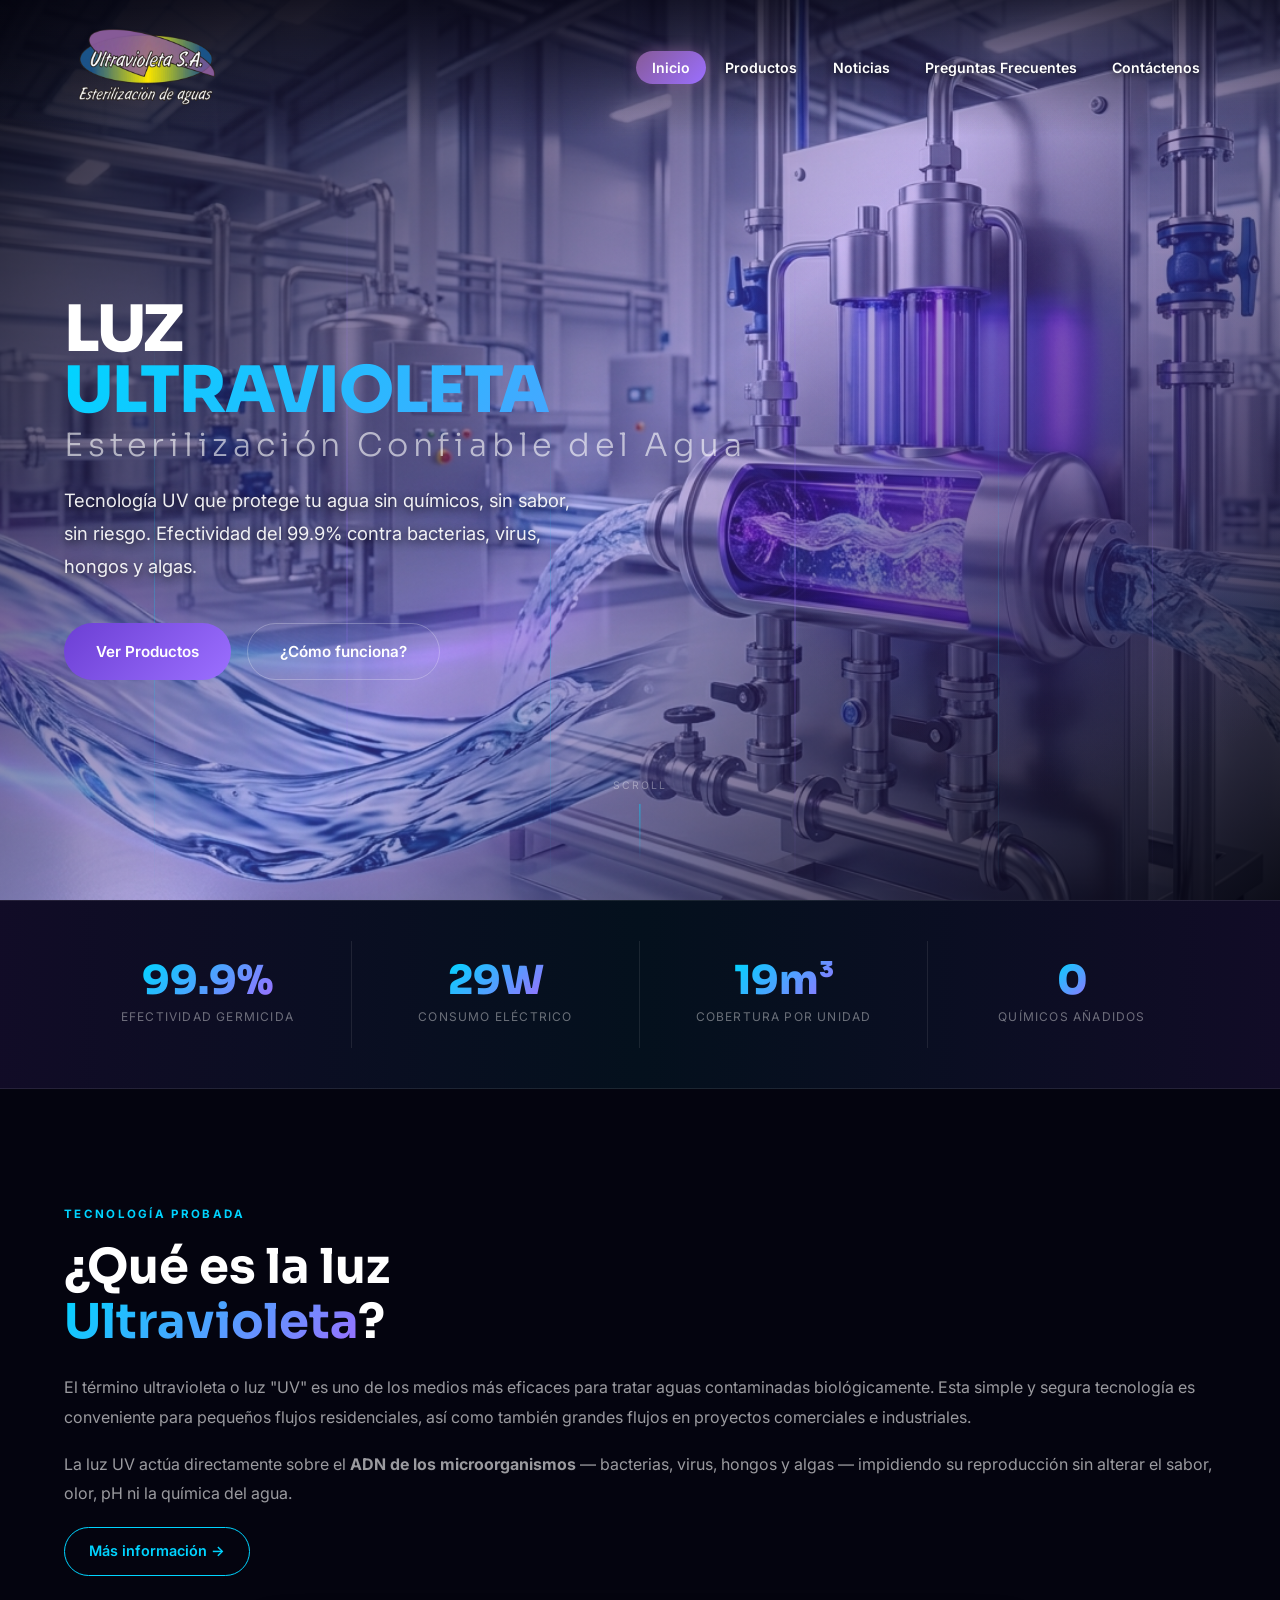
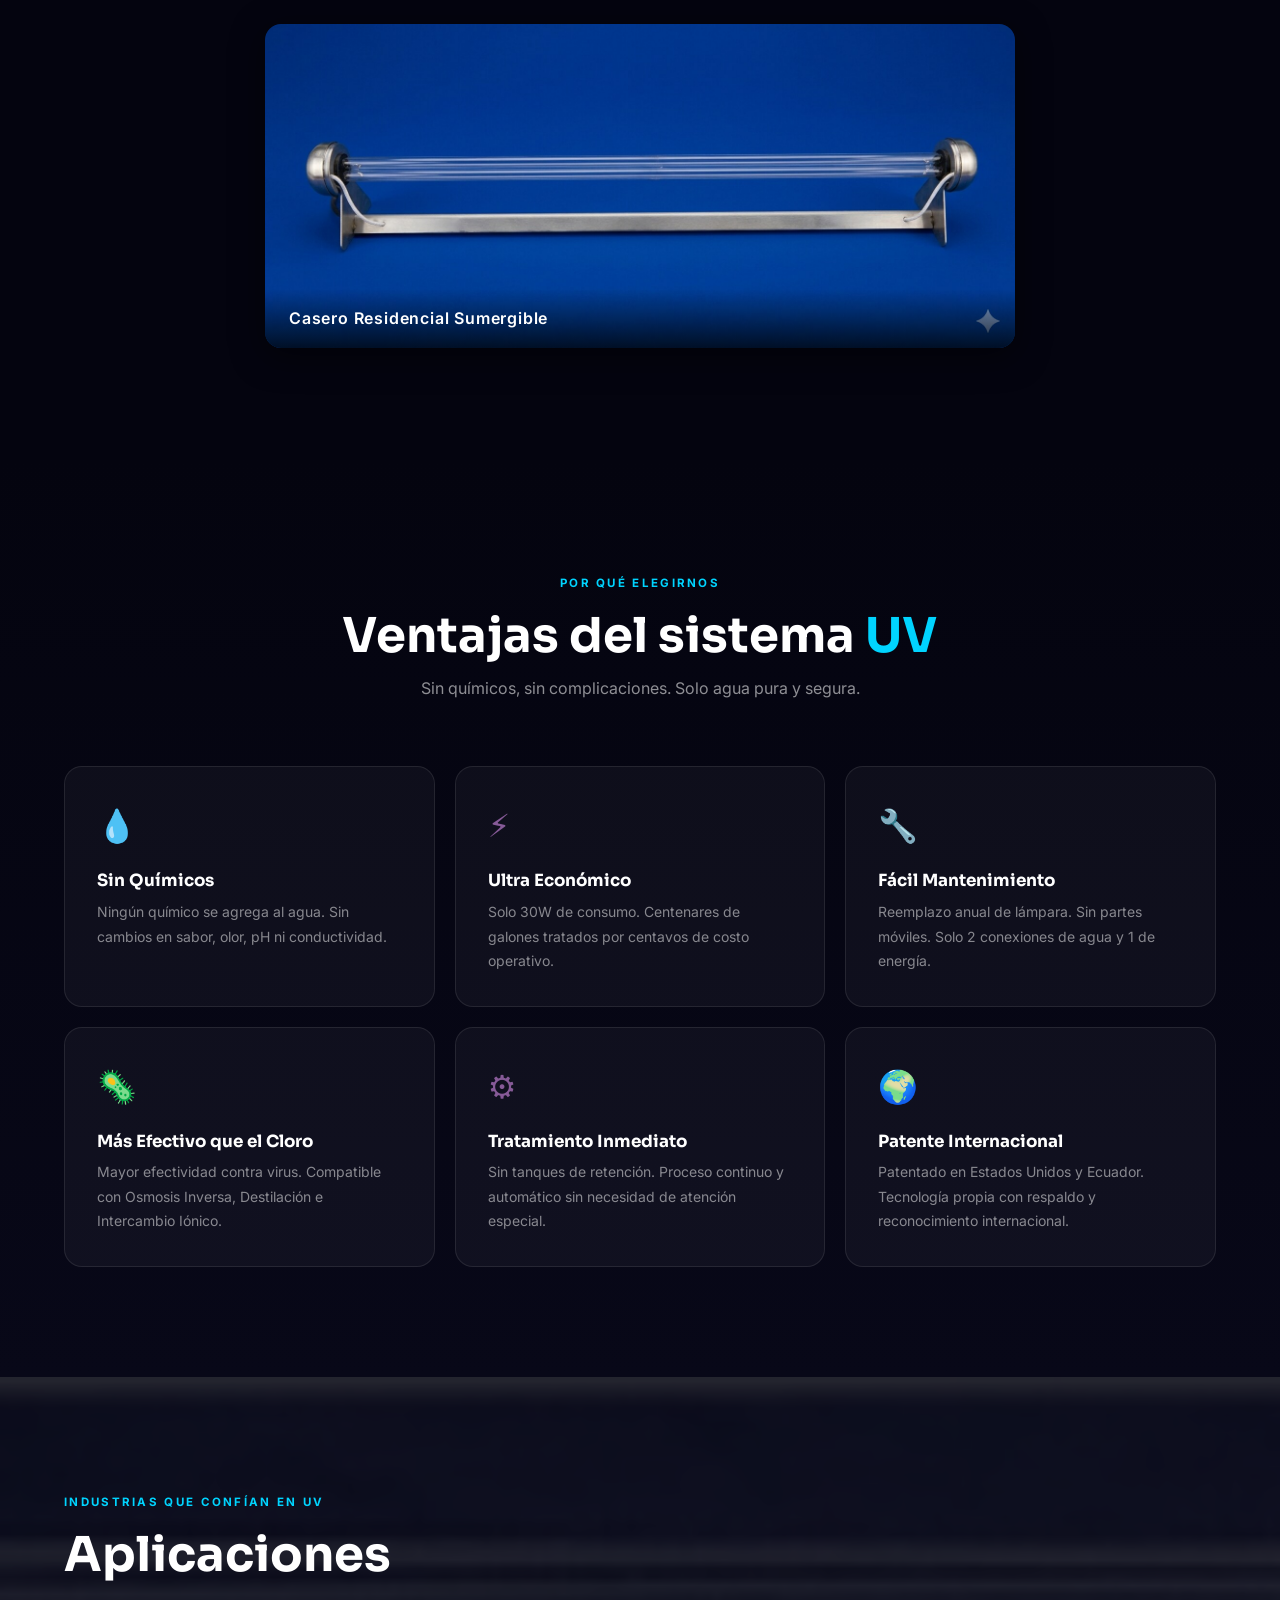
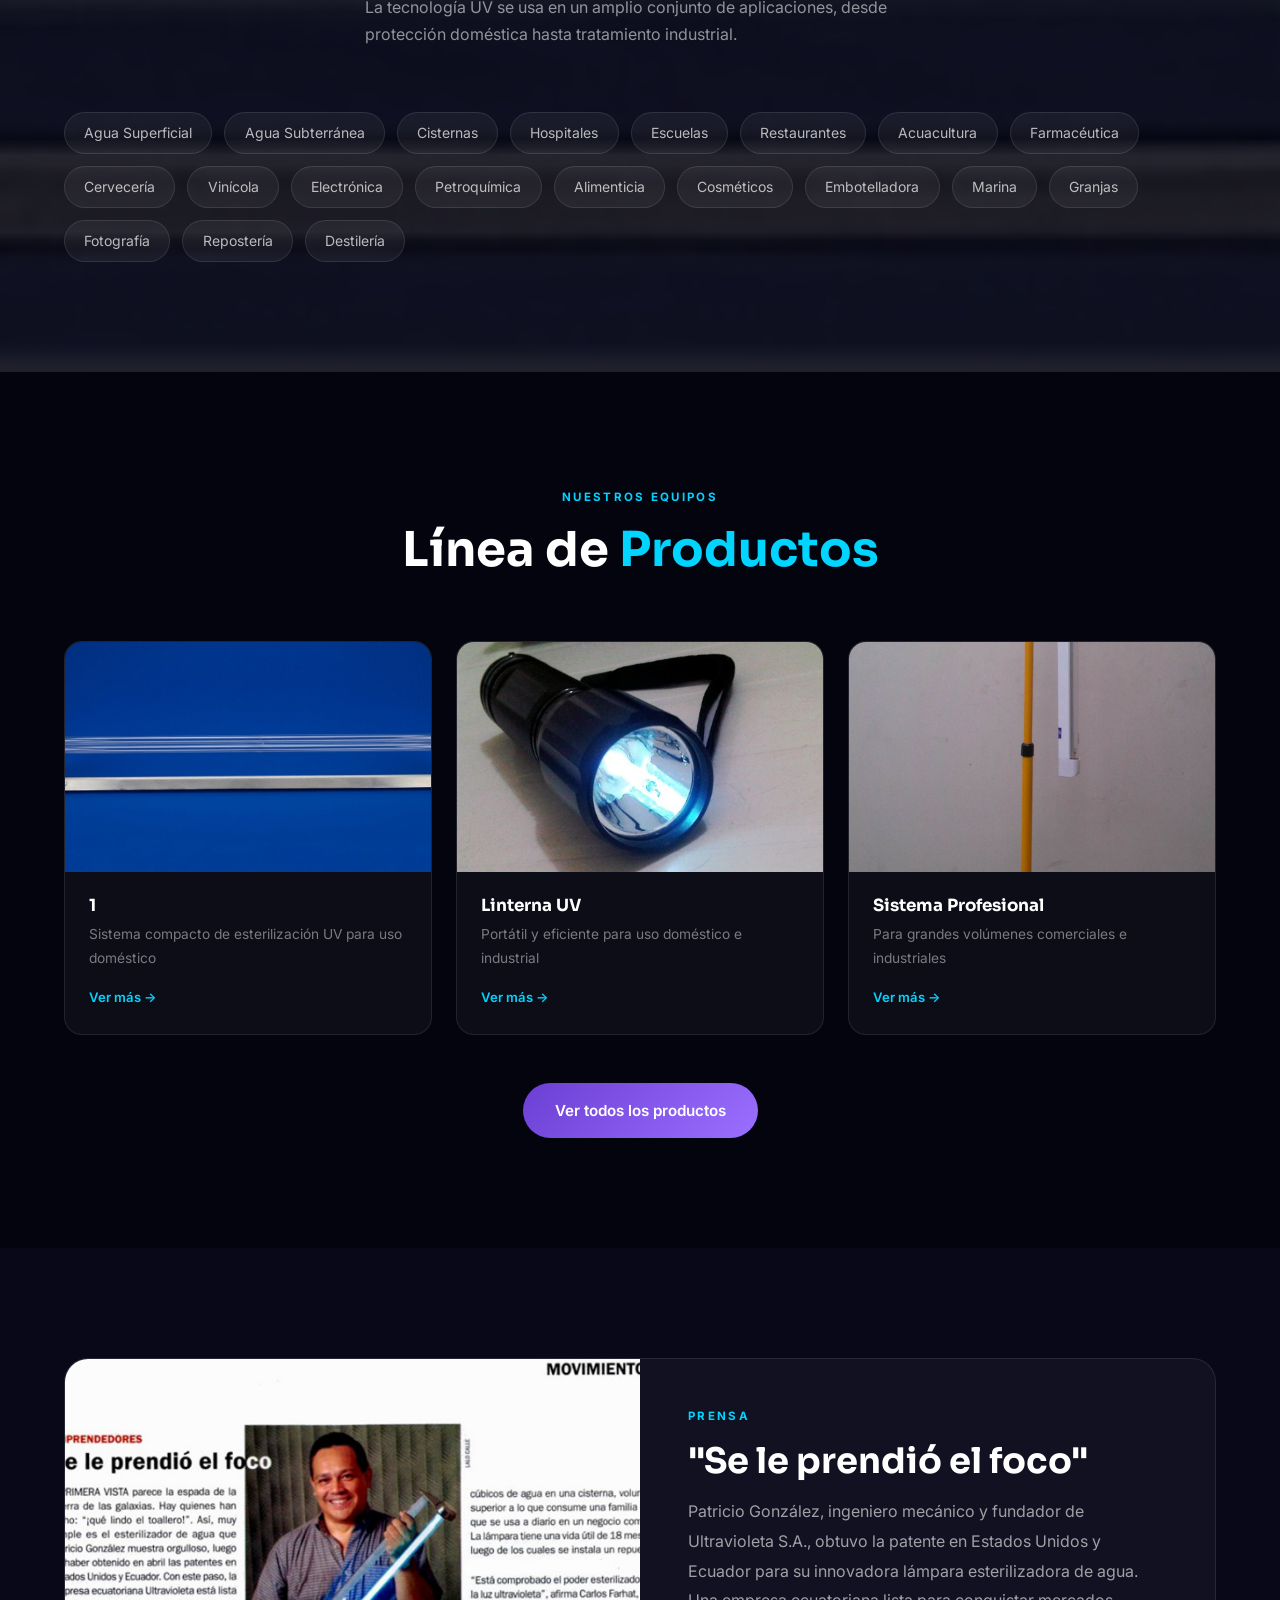
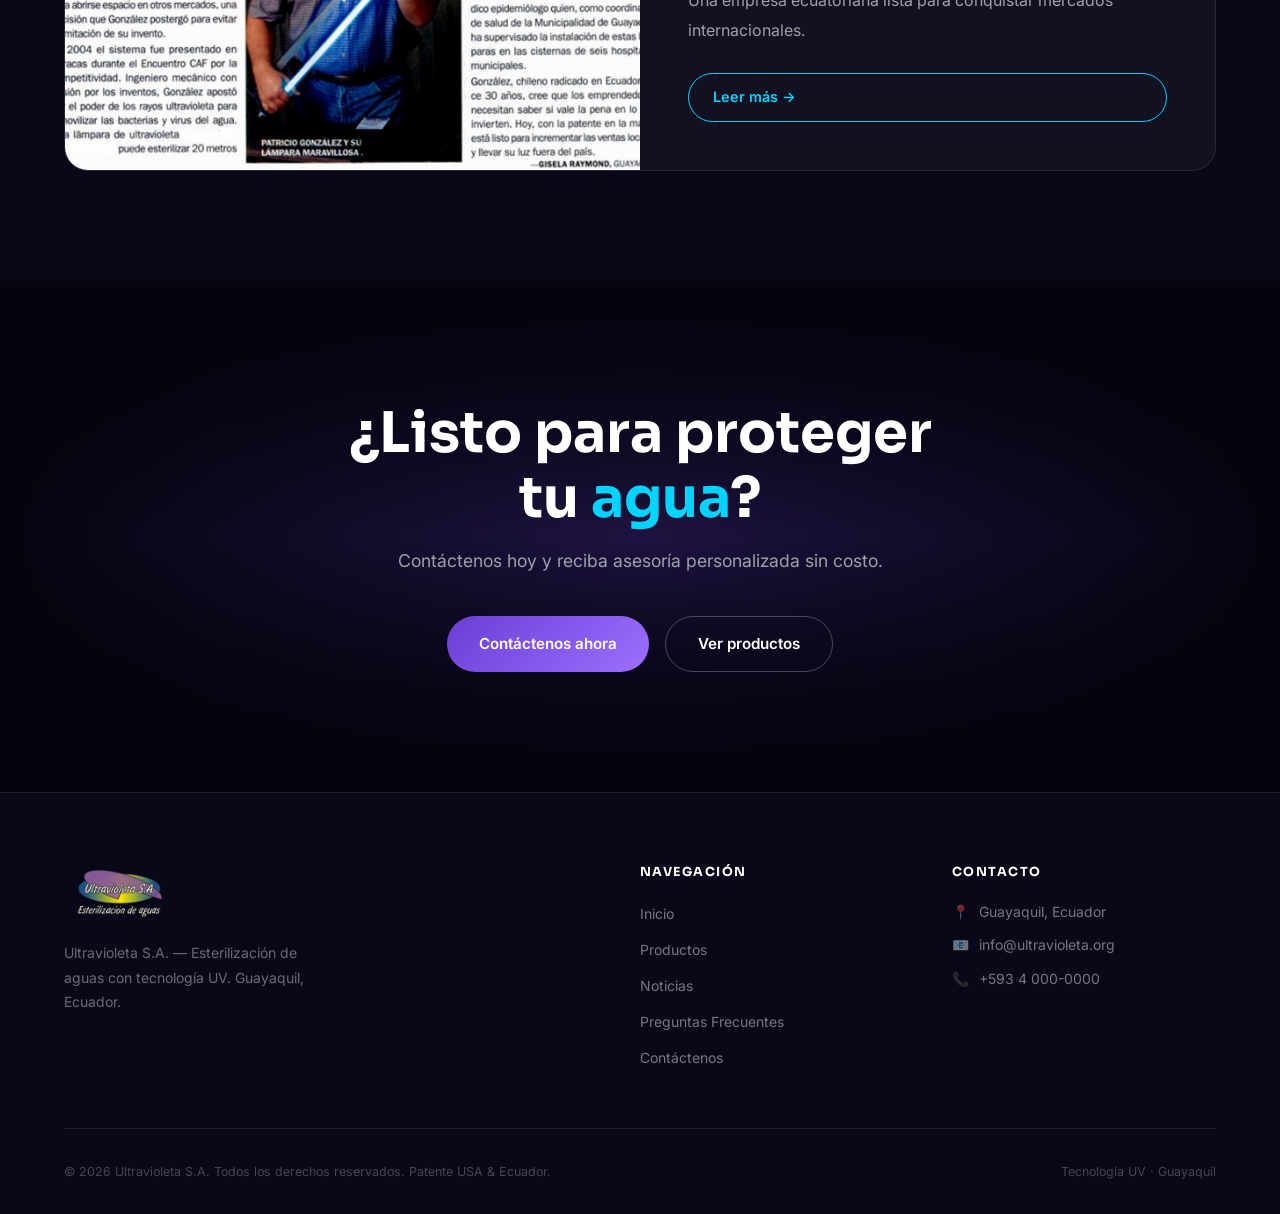
==== commit 1a38b685: "Agregar 'Sumergible' al título de imagen casero residencial" ====
--- a/index.html
+++ b/index.html
@@ -121,7 +121,7 @@
         <div class="foto-card">
           <img src="imagenes/casero-residencial.jpg" alt="Casero Residencial">
           <div class="foto-overlay">
-            <span>Casero Residencial</span>
+            <span>Casero Residencial Sumergible</span>
           </div>
         </div>
       </div>
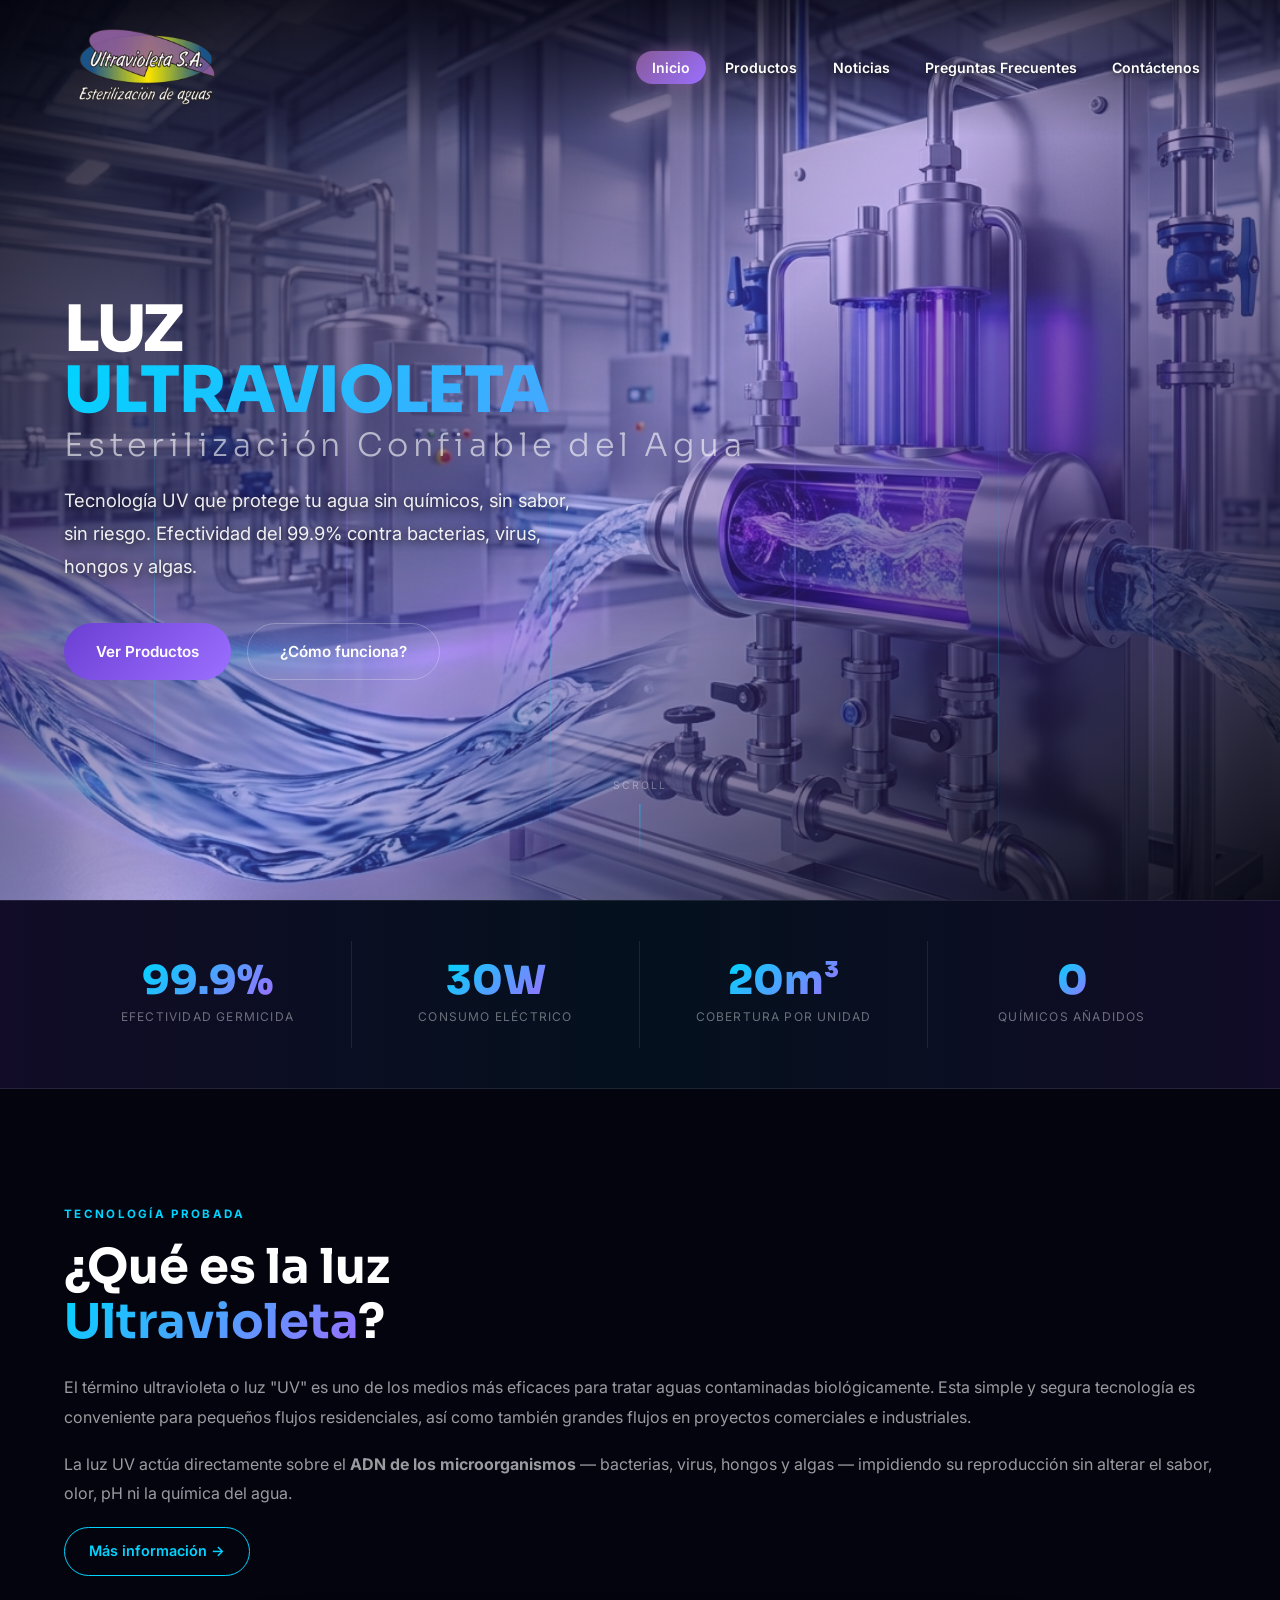
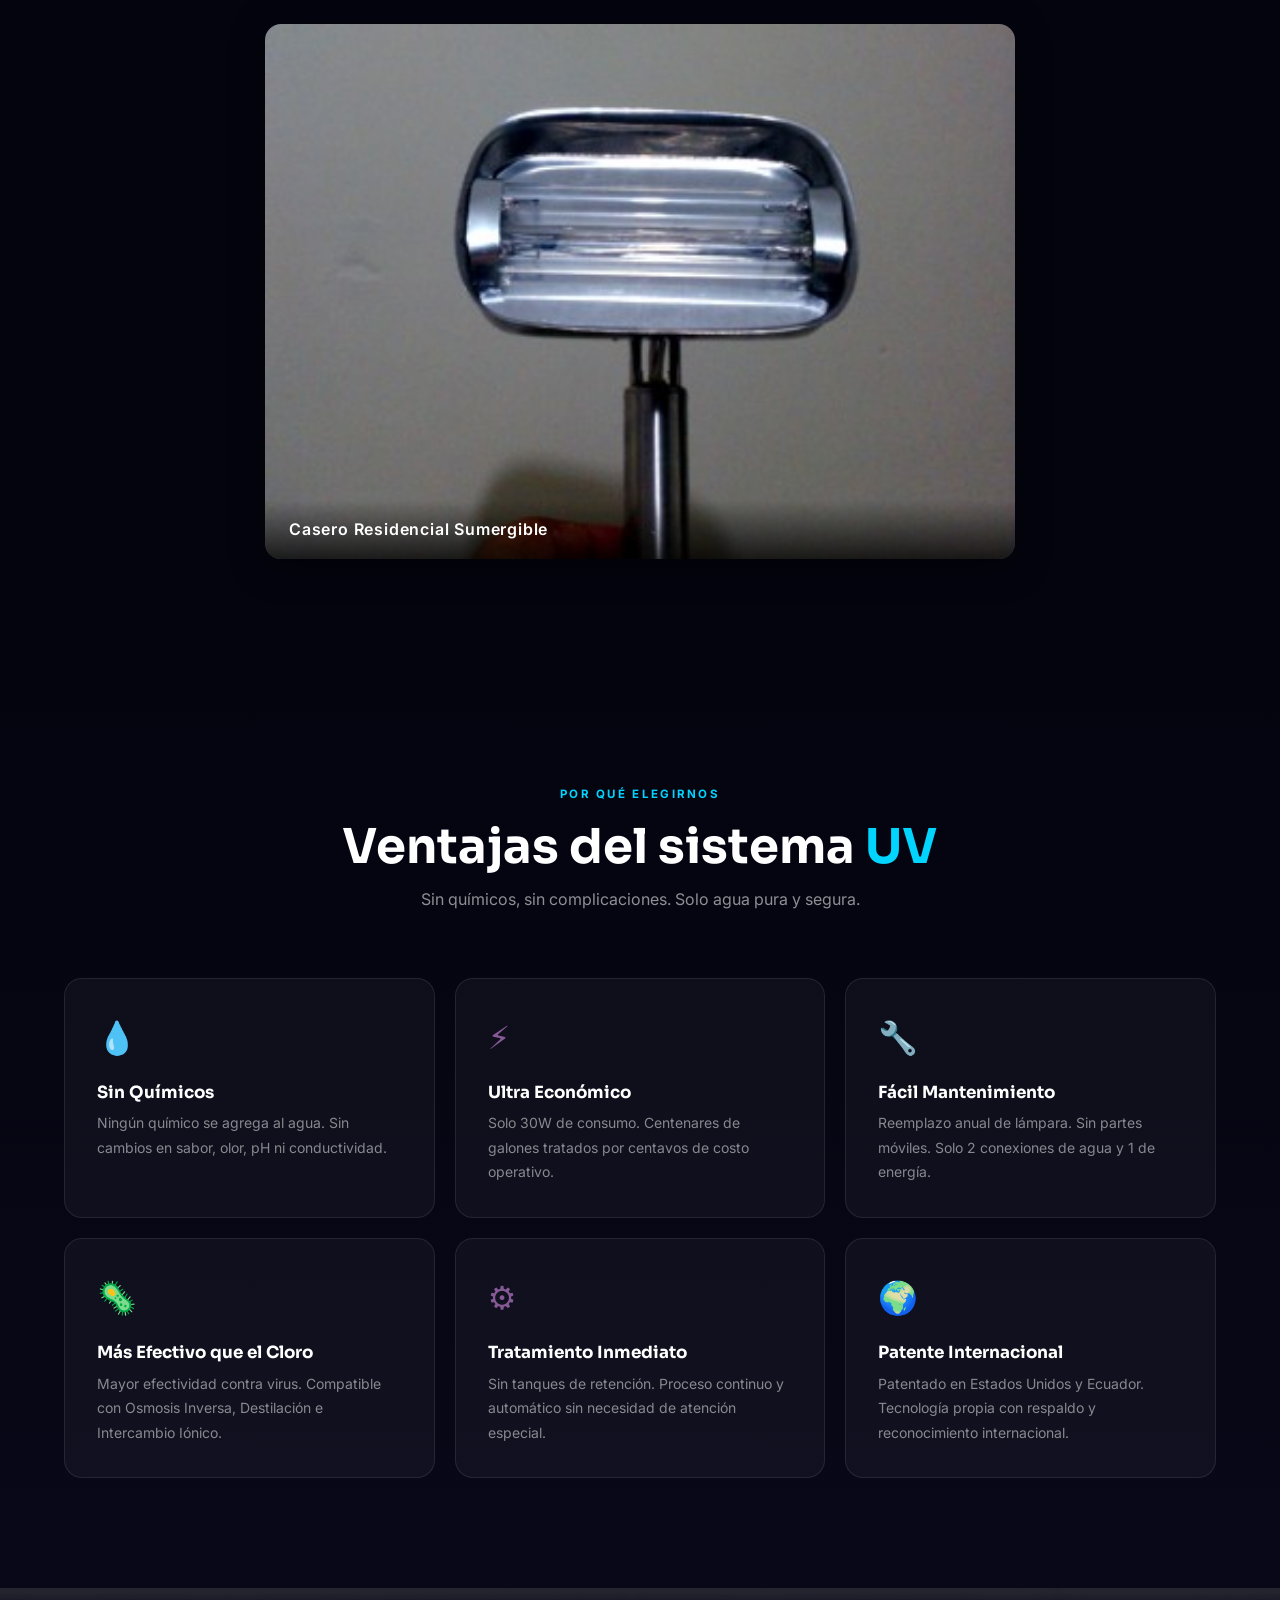
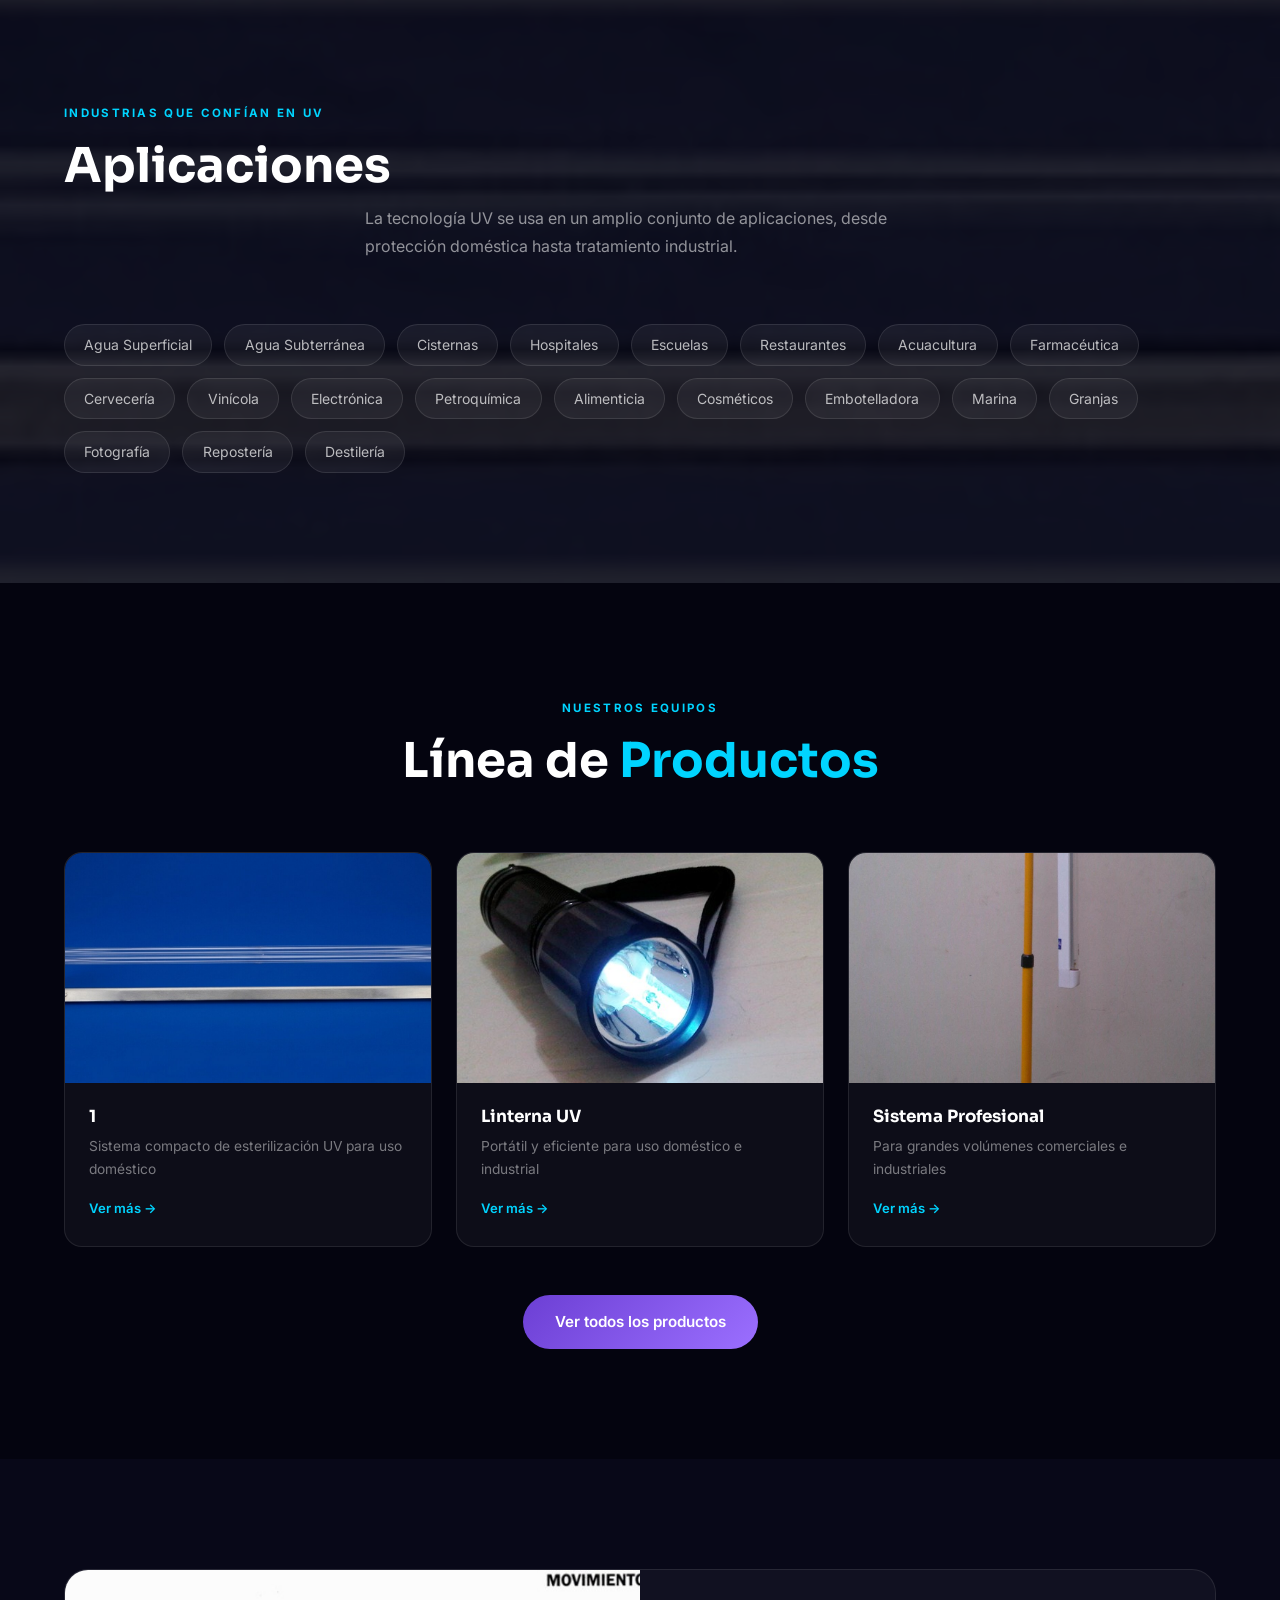
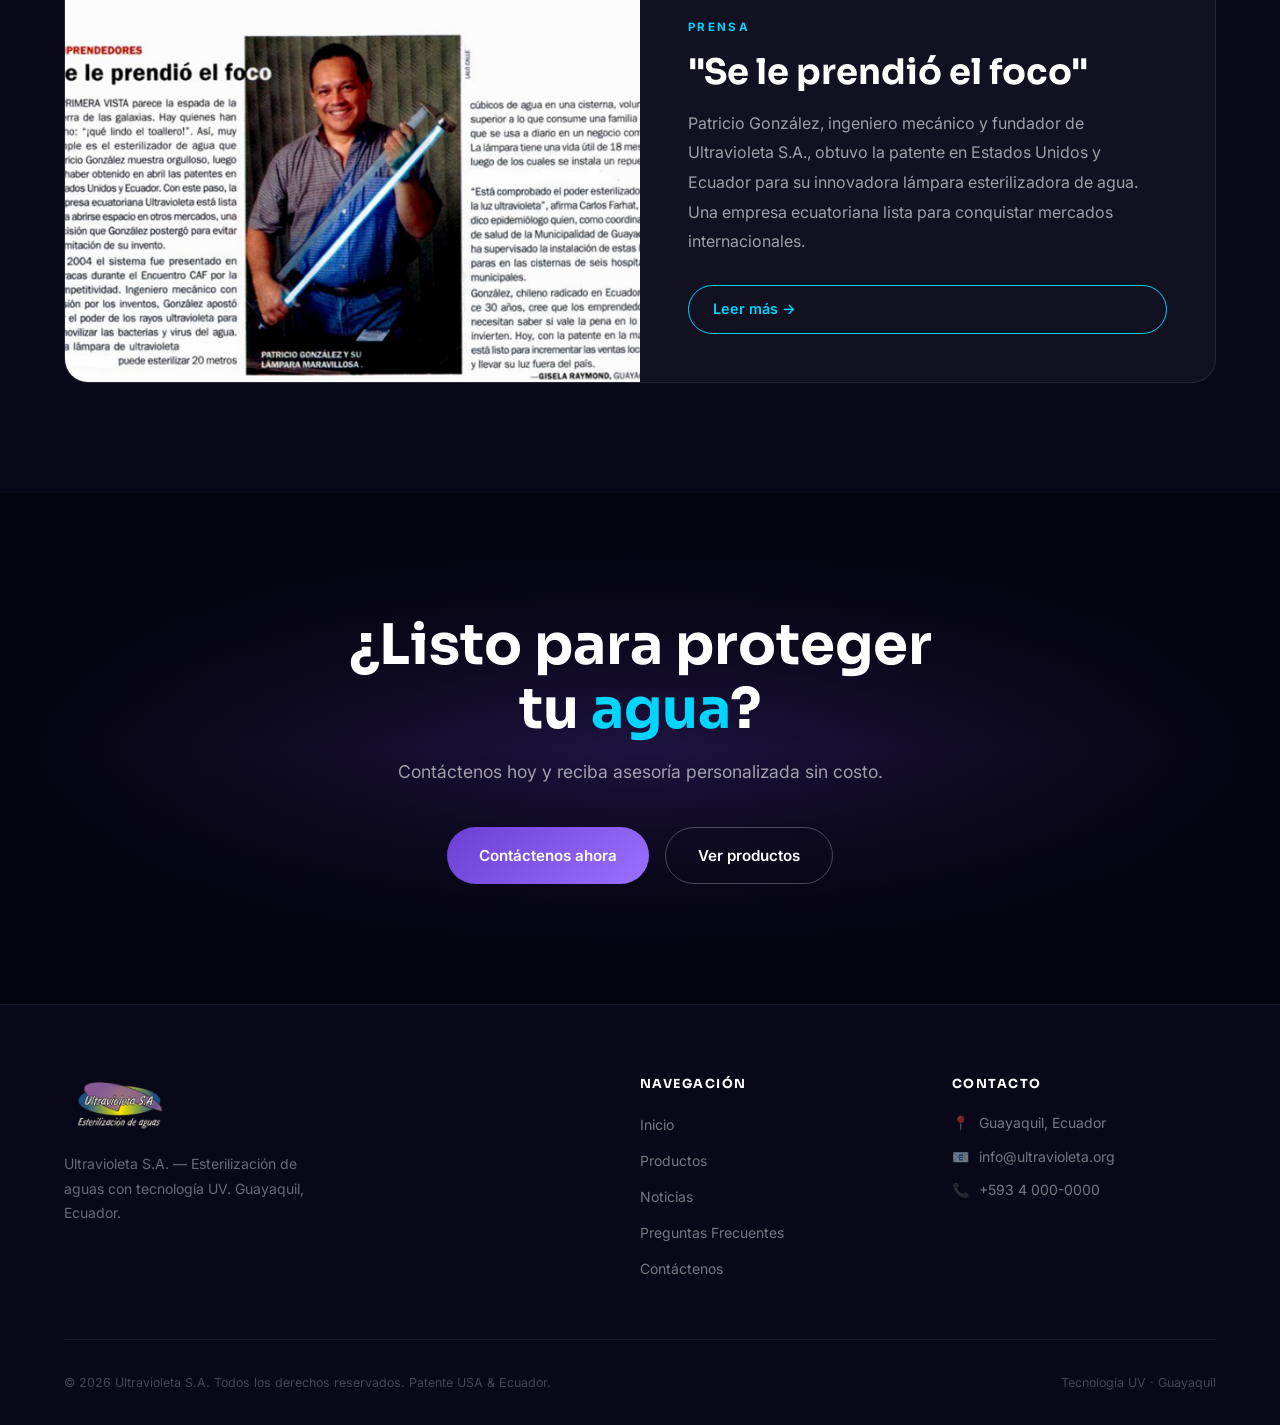
==== commit c5b188e3: "Actualizar Casero Residencial Sumergible: imagen, título y precios" ====
--- a/index.html
+++ b/index.html
@@ -119,7 +119,7 @@
       </div>
       <div class="foto-full revelar">
         <div class="foto-card">
-          <img src="imagenes/casero-residencial.jpg" alt="Casero Residencial">
+          <img src="imagenes/Lampara1.jpg" alt="Casero Residencial Sumergible">
           <div class="foto-overlay">
             <span>Casero Residencial Sumergible</span>
           </div>
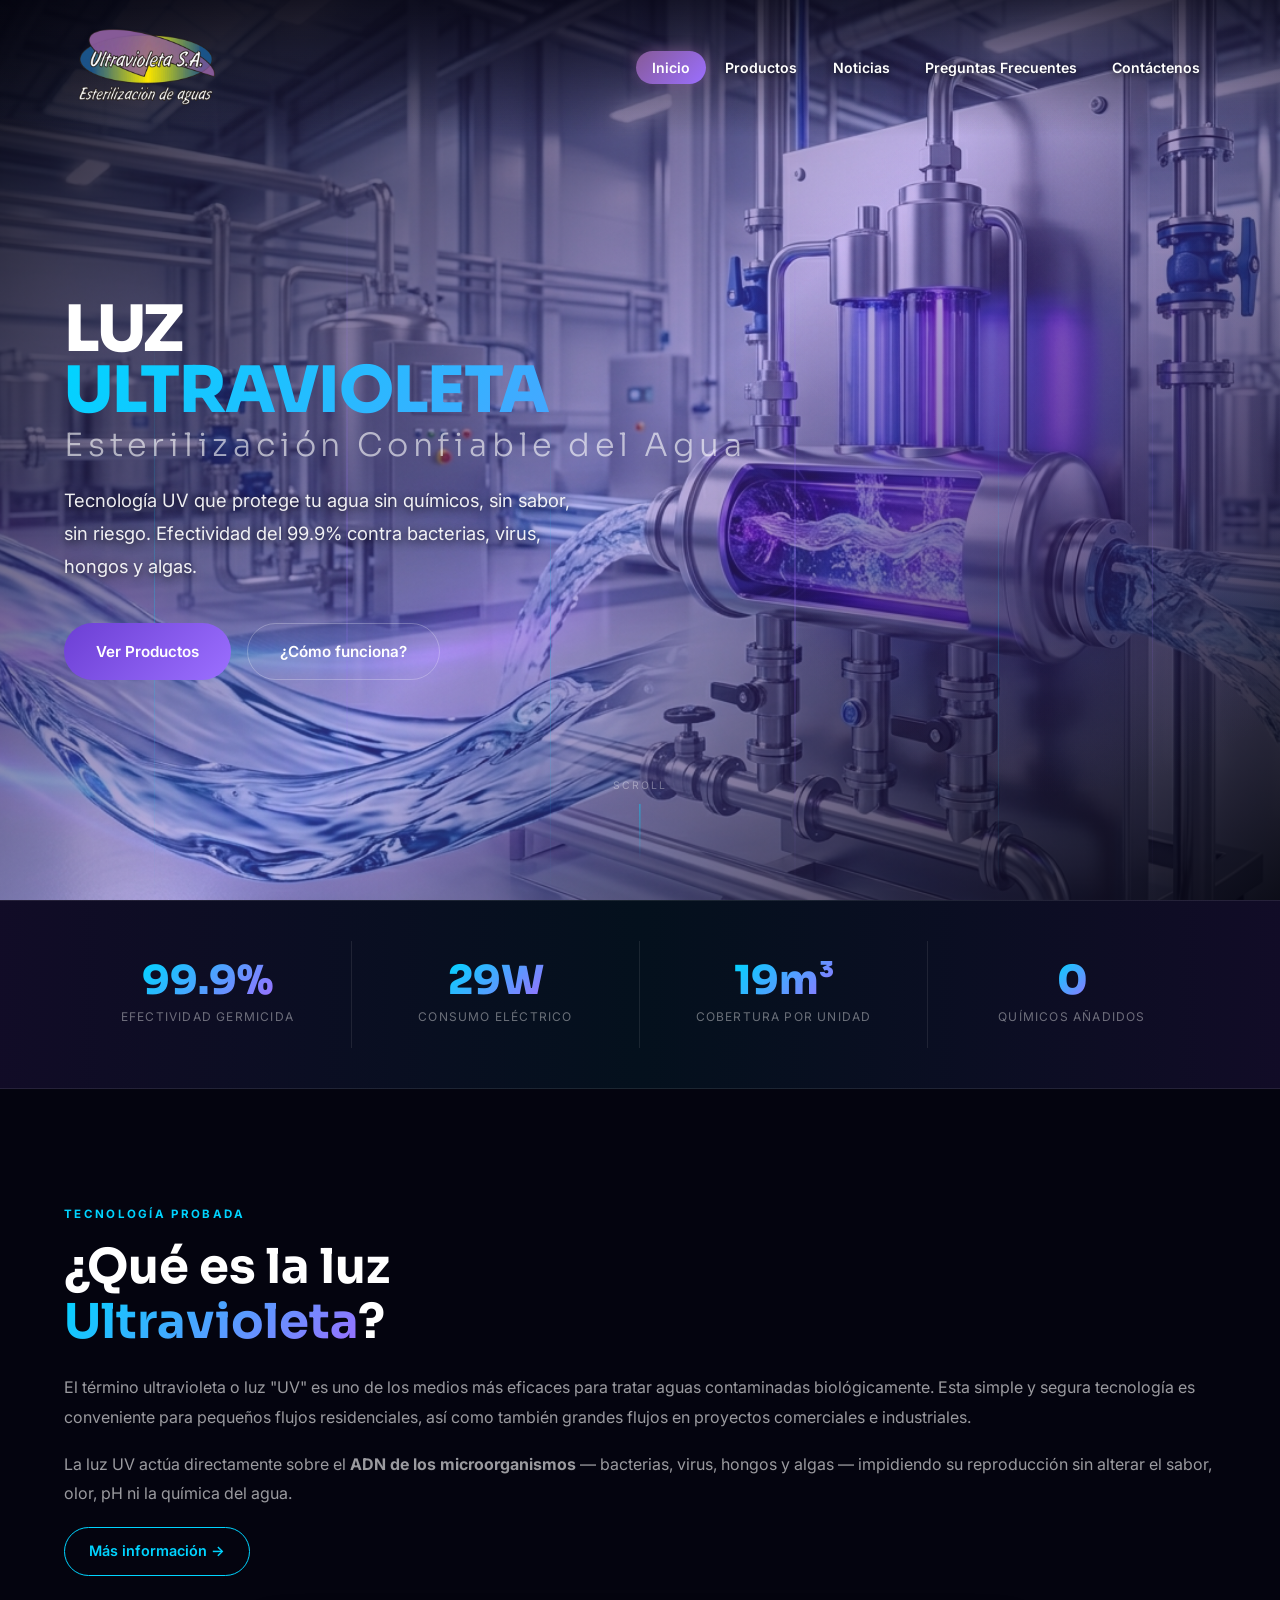
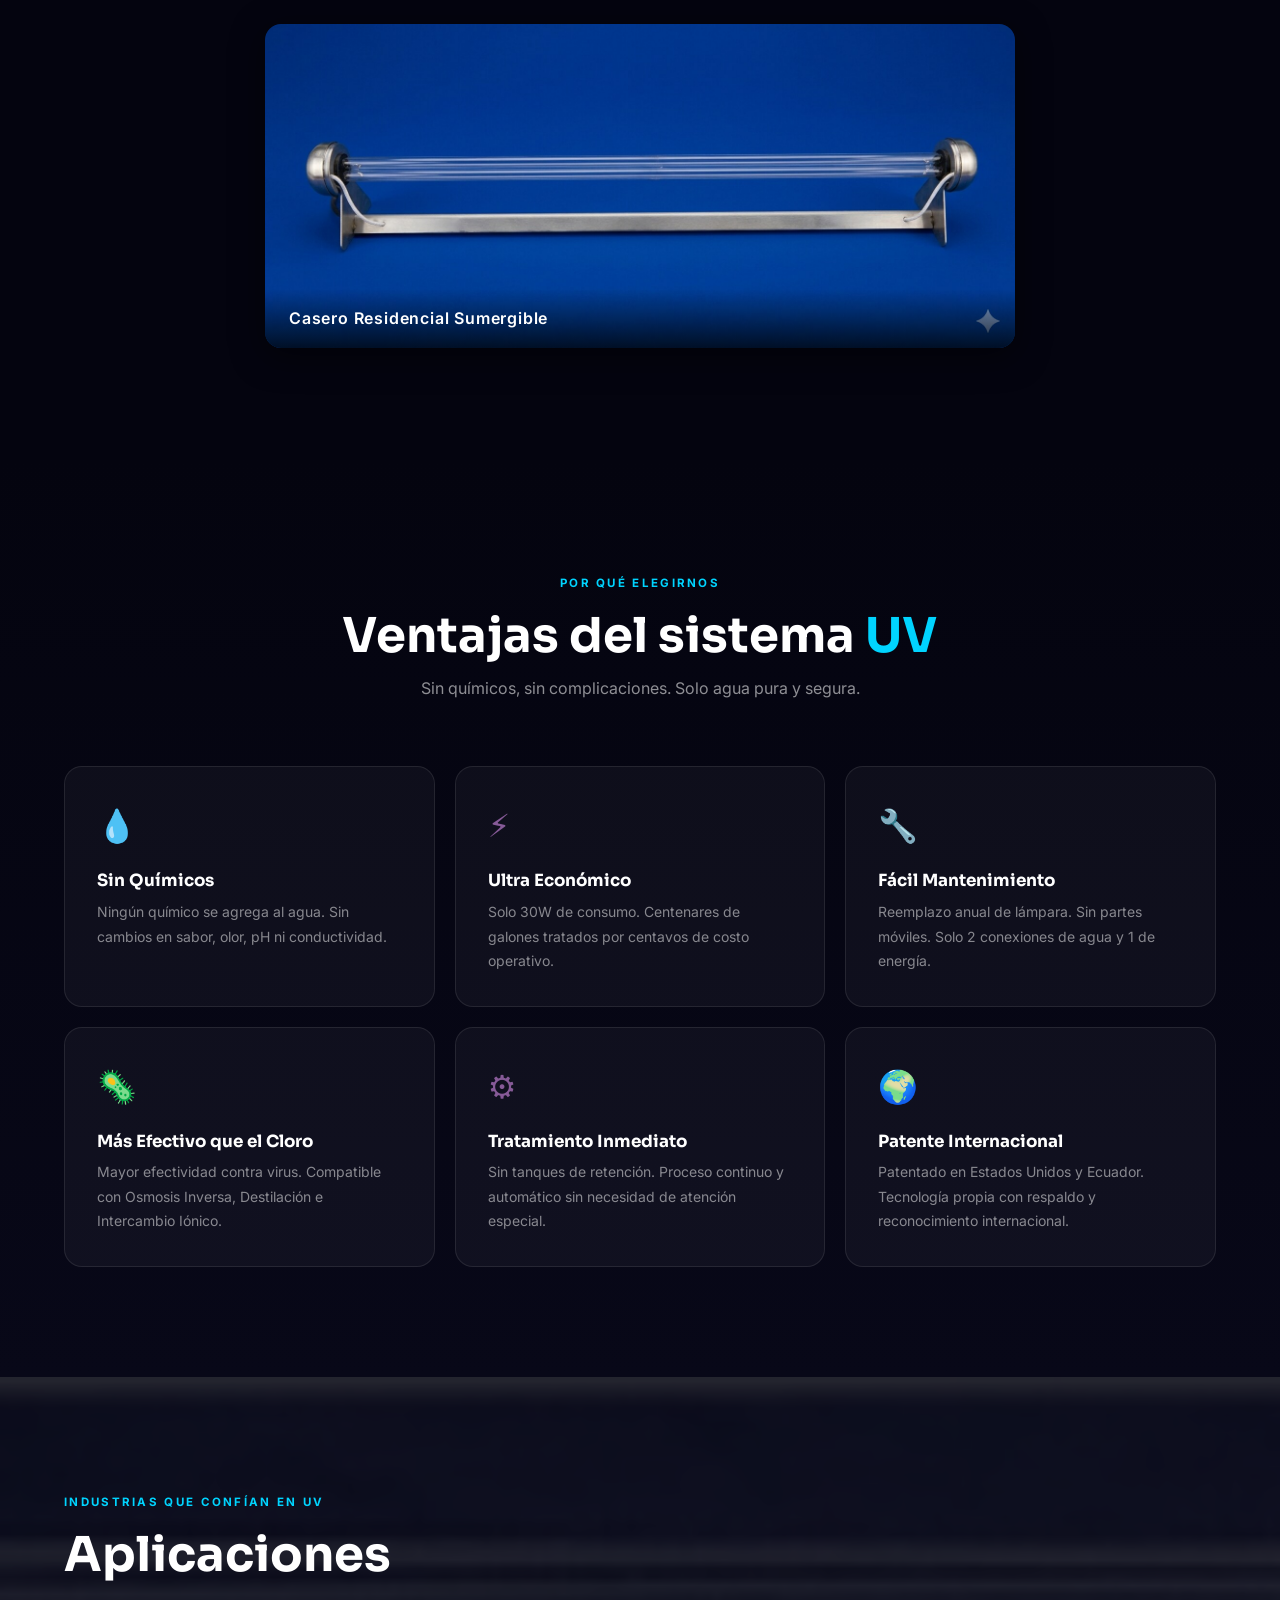
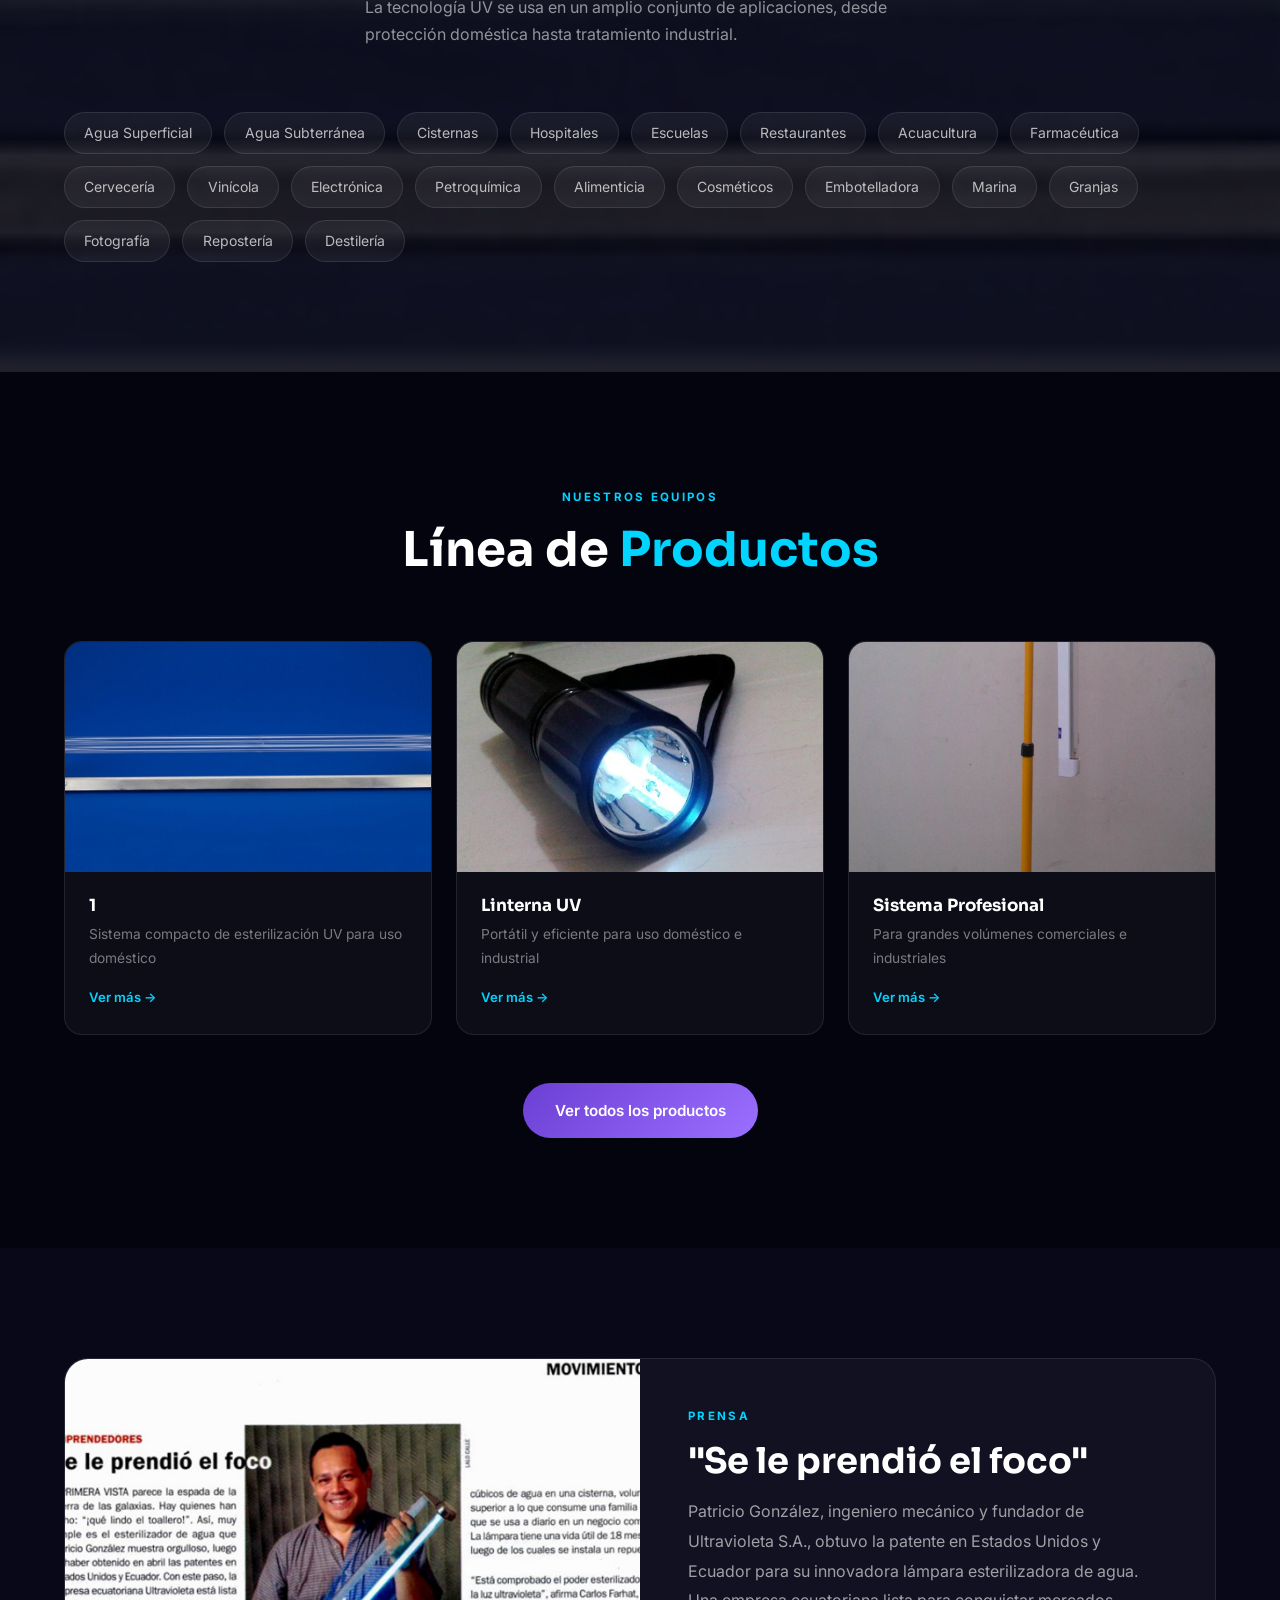
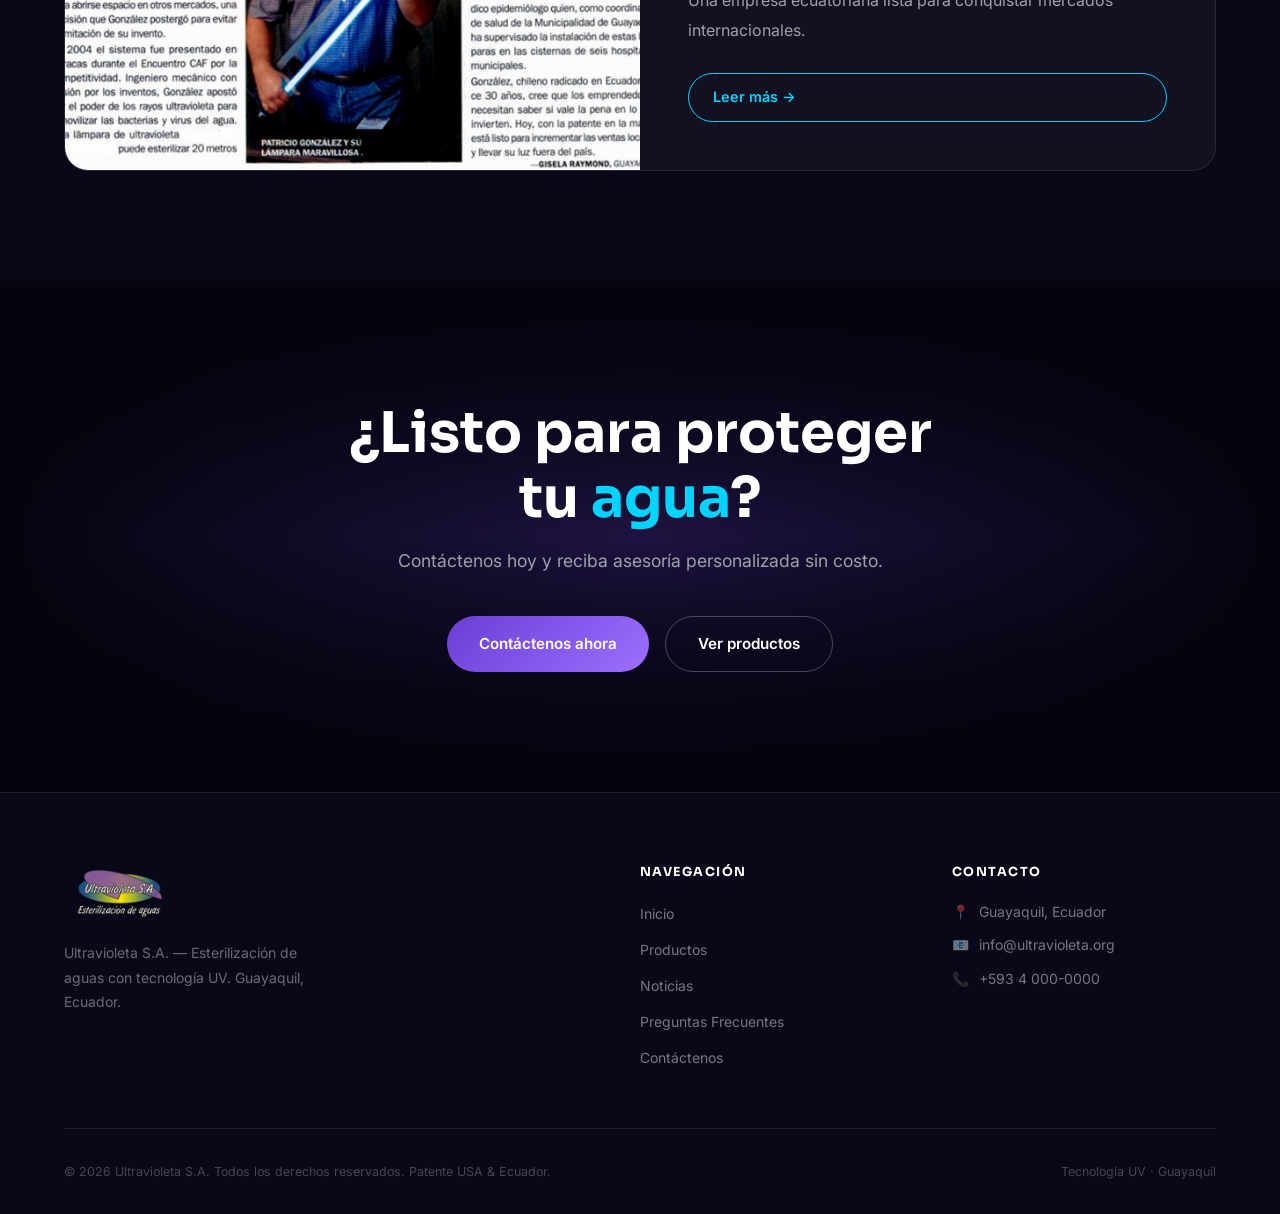
==== commit eb8febd2: "Corregir imagen: volver a casero-residencial.jpg en inicio" ====
--- a/index.html
+++ b/index.html
@@ -119,7 +119,7 @@
       </div>
       <div class="foto-full revelar">
         <div class="foto-card">
-          <img src="imagenes/Lampara1.jpg" alt="Casero Residencial Sumergible">
+          <img src="imagenes/casero-residencial.jpg" alt="Casero Residencial Sumergible">
           <div class="foto-overlay">
             <span>Casero Residencial Sumergible</span>
           </div>
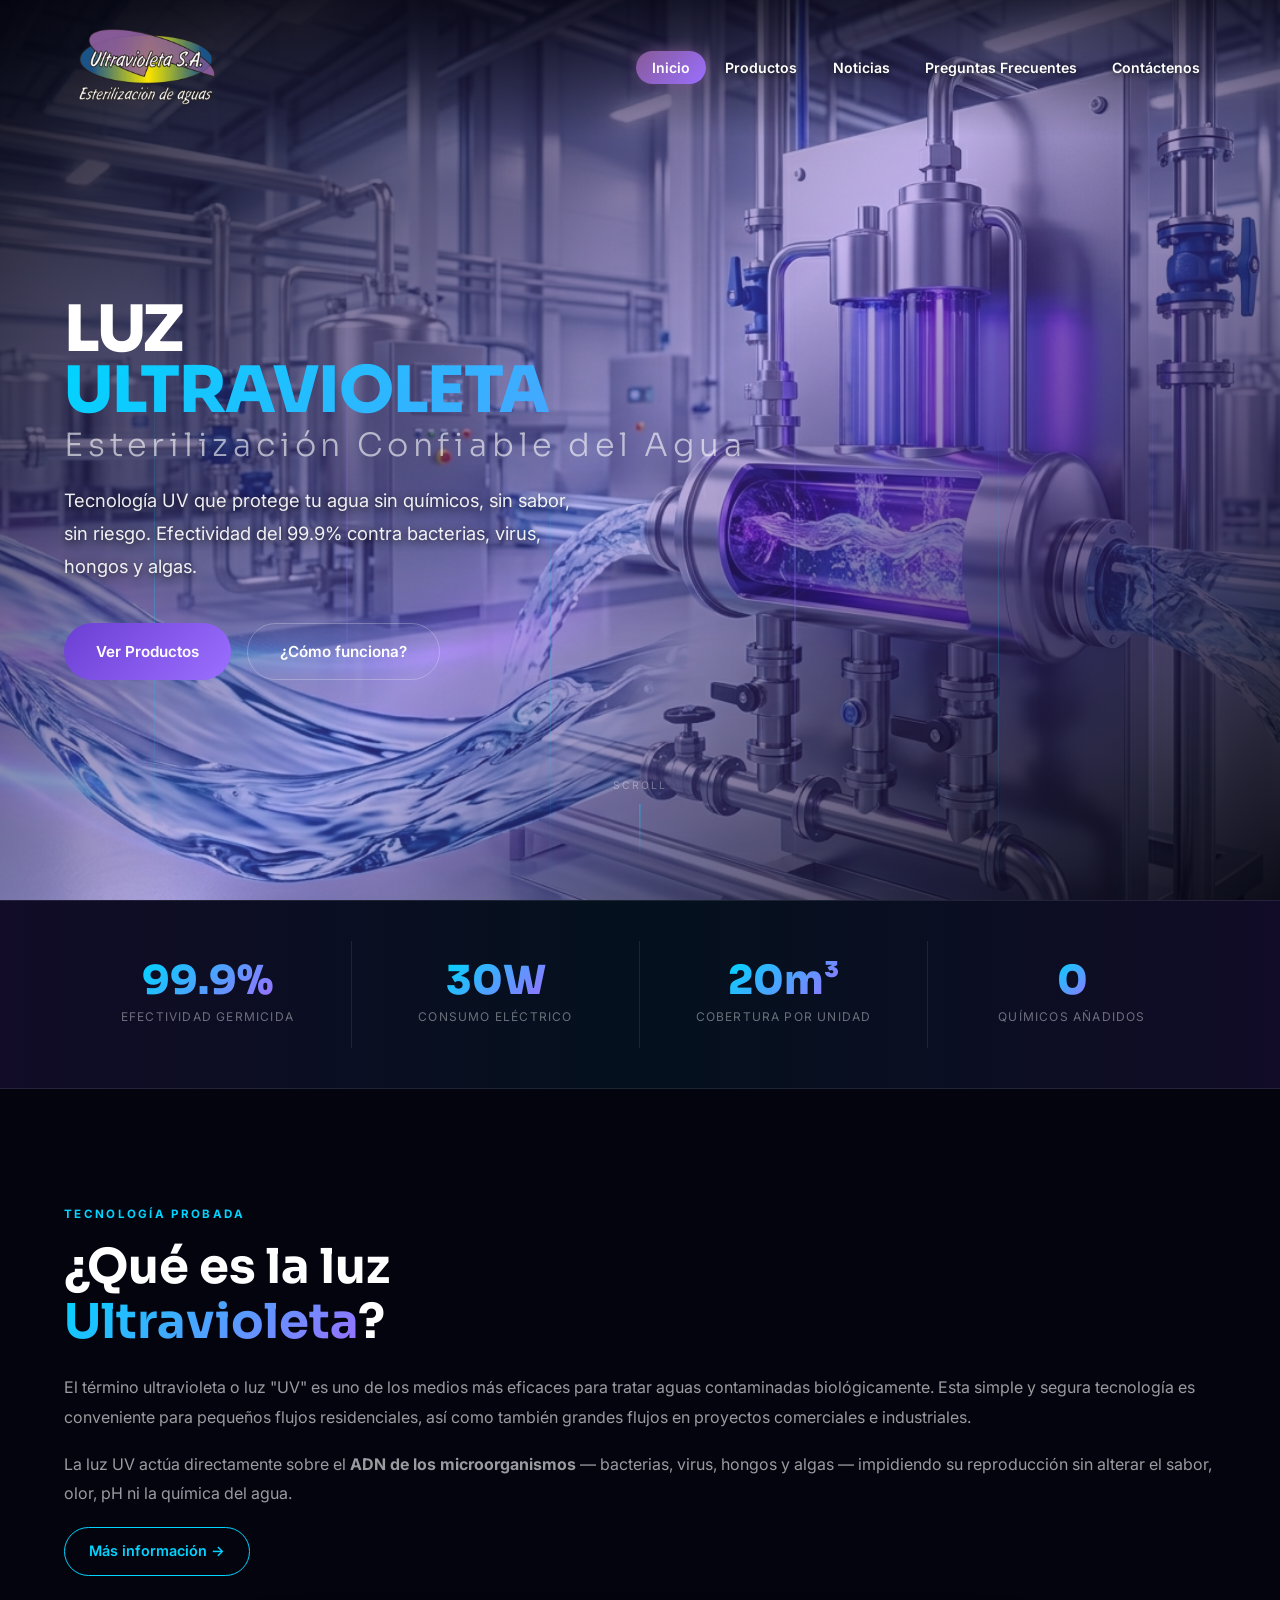
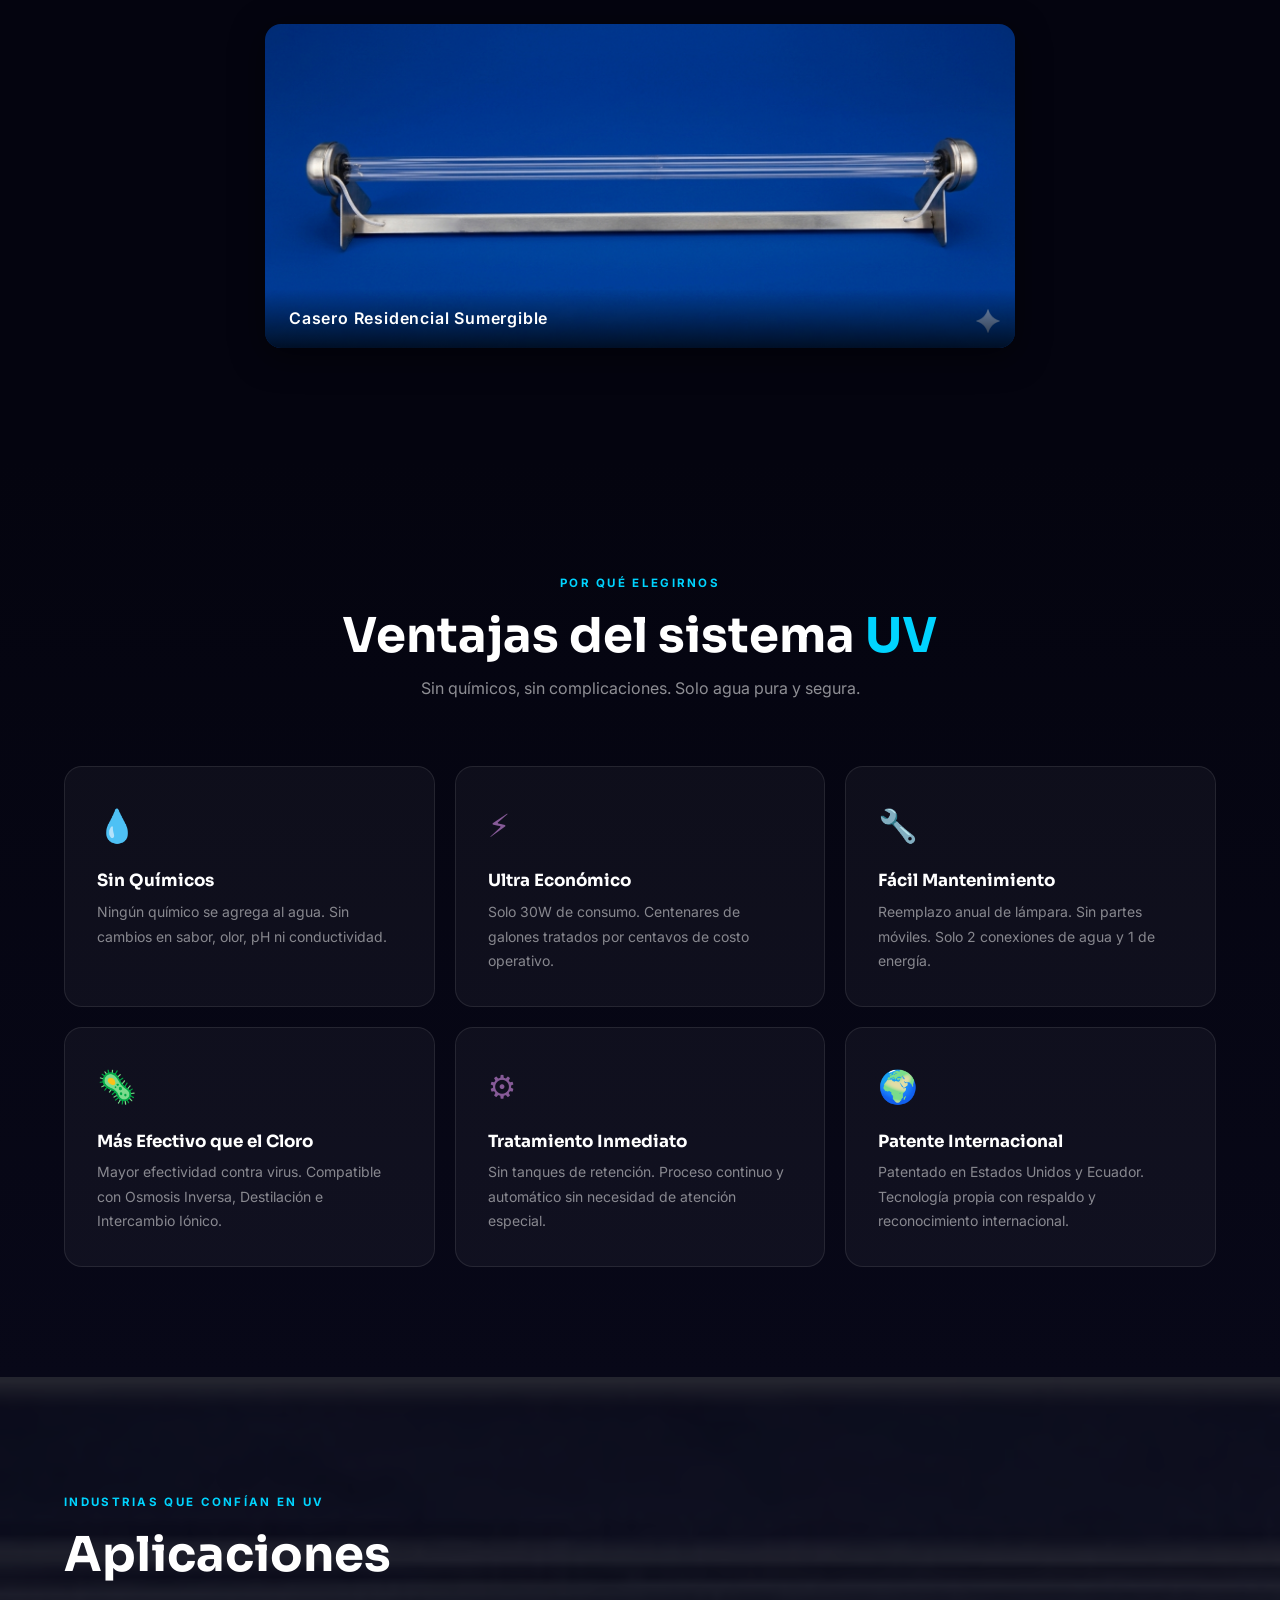
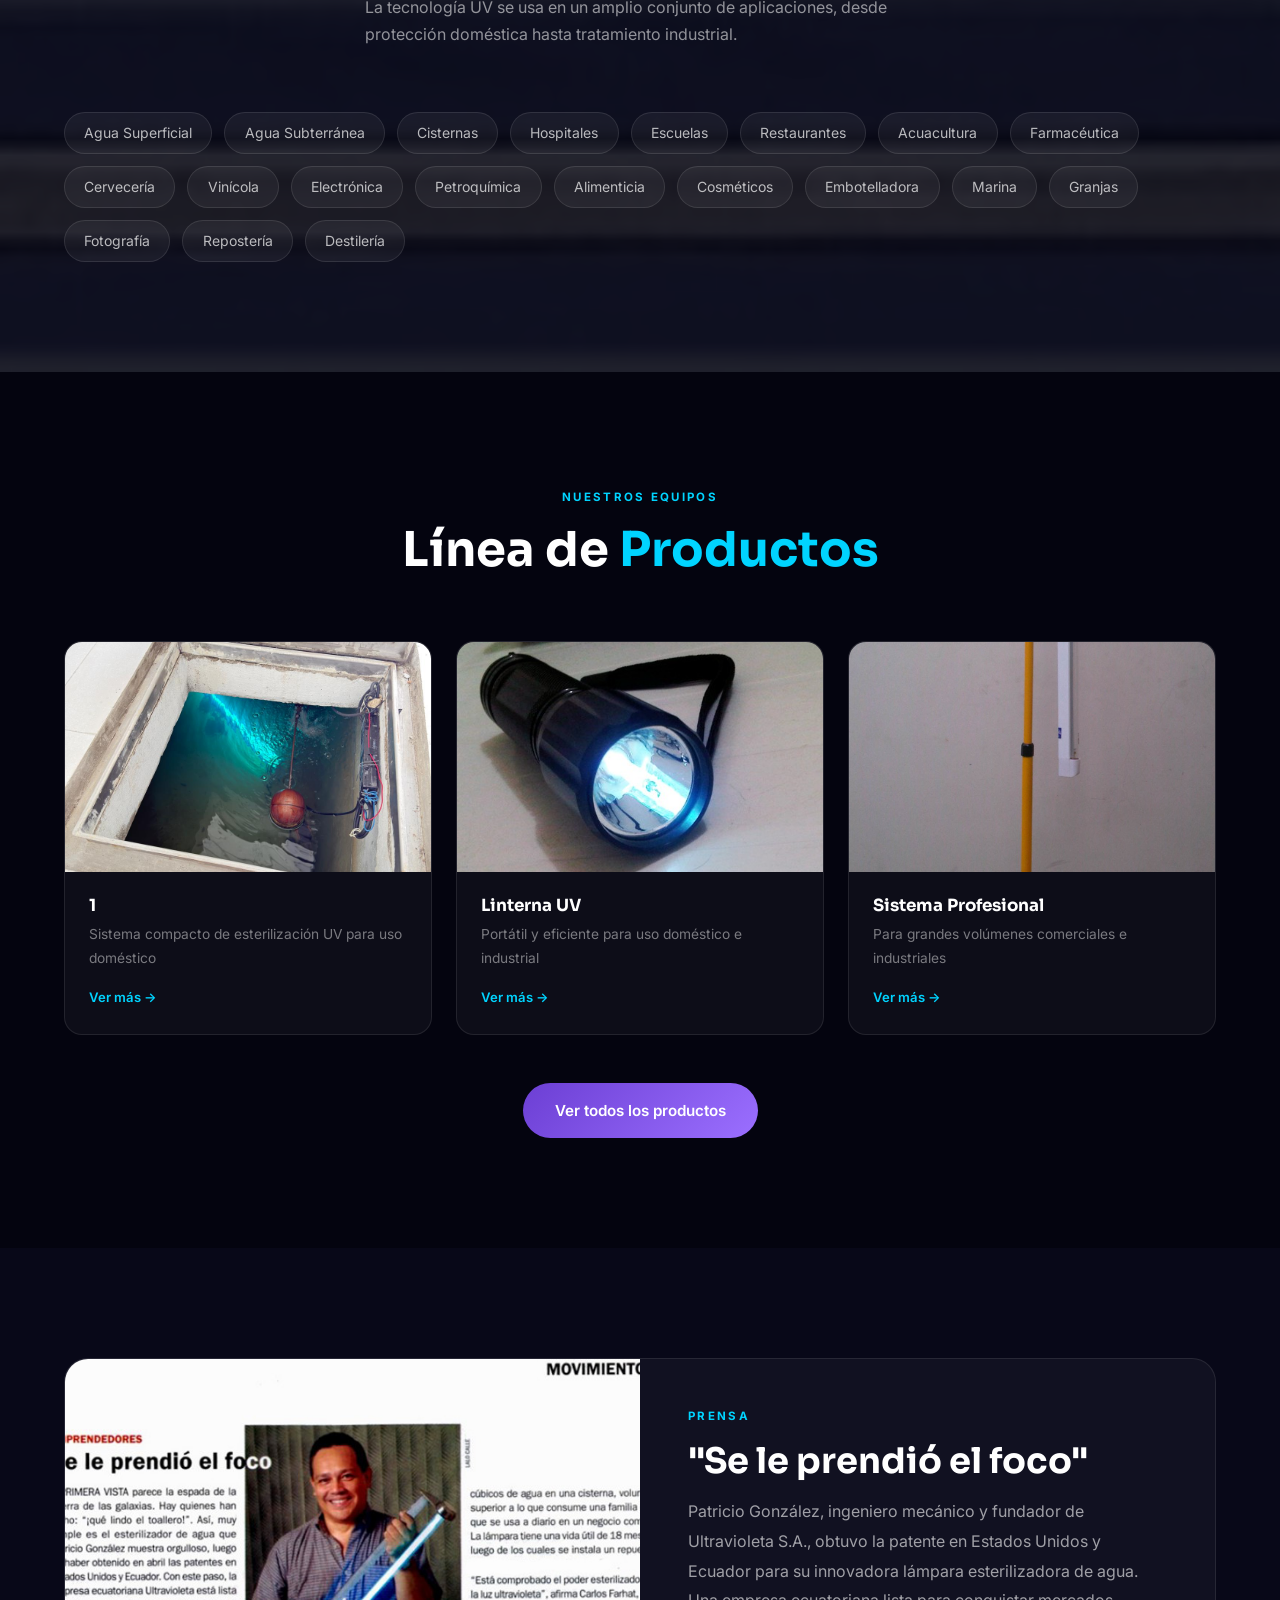
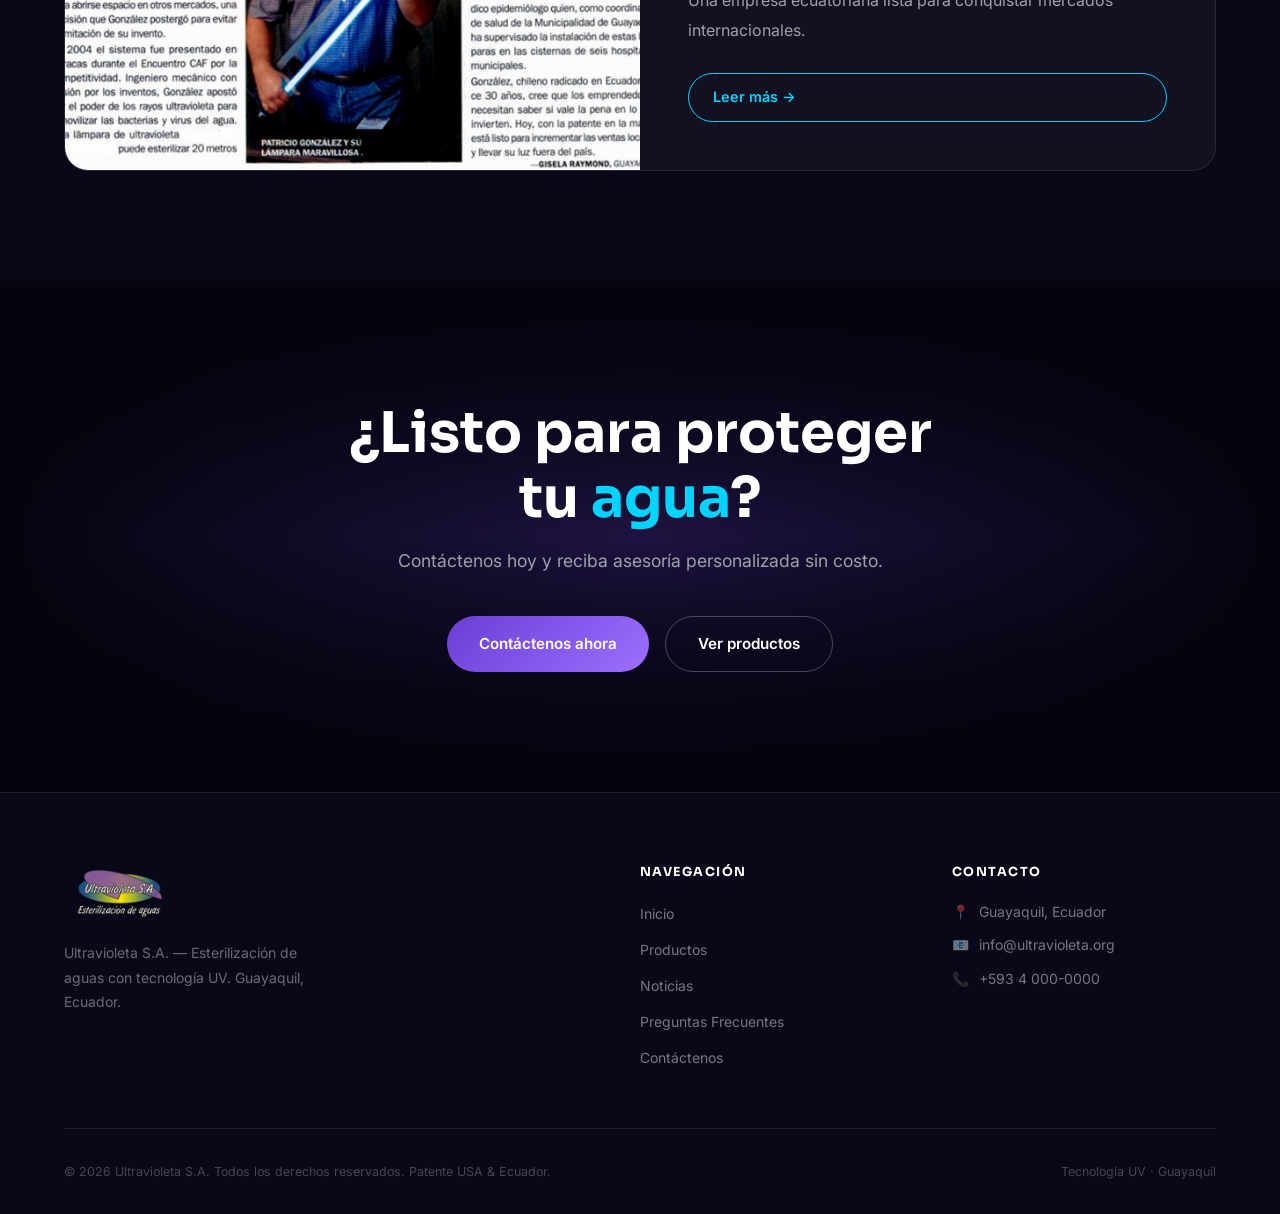
==== commit 167a8d38: "Usar Casero residencia principall.png en inicio" ====
--- a/index.html
+++ b/index.html
@@ -119,7 +119,7 @@
       </div>
       <div class="foto-full revelar">
         <div class="foto-card">
-          <img src="imagenes/casero-residencial.jpg" alt="Casero Residencial Sumergible">
+          <img src="imagenes/Casero%20residencia%20principall.png" alt="Casero Residencial Sumergible">
           <div class="foto-overlay">
             <span>Casero Residencial Sumergible</span>
           </div>
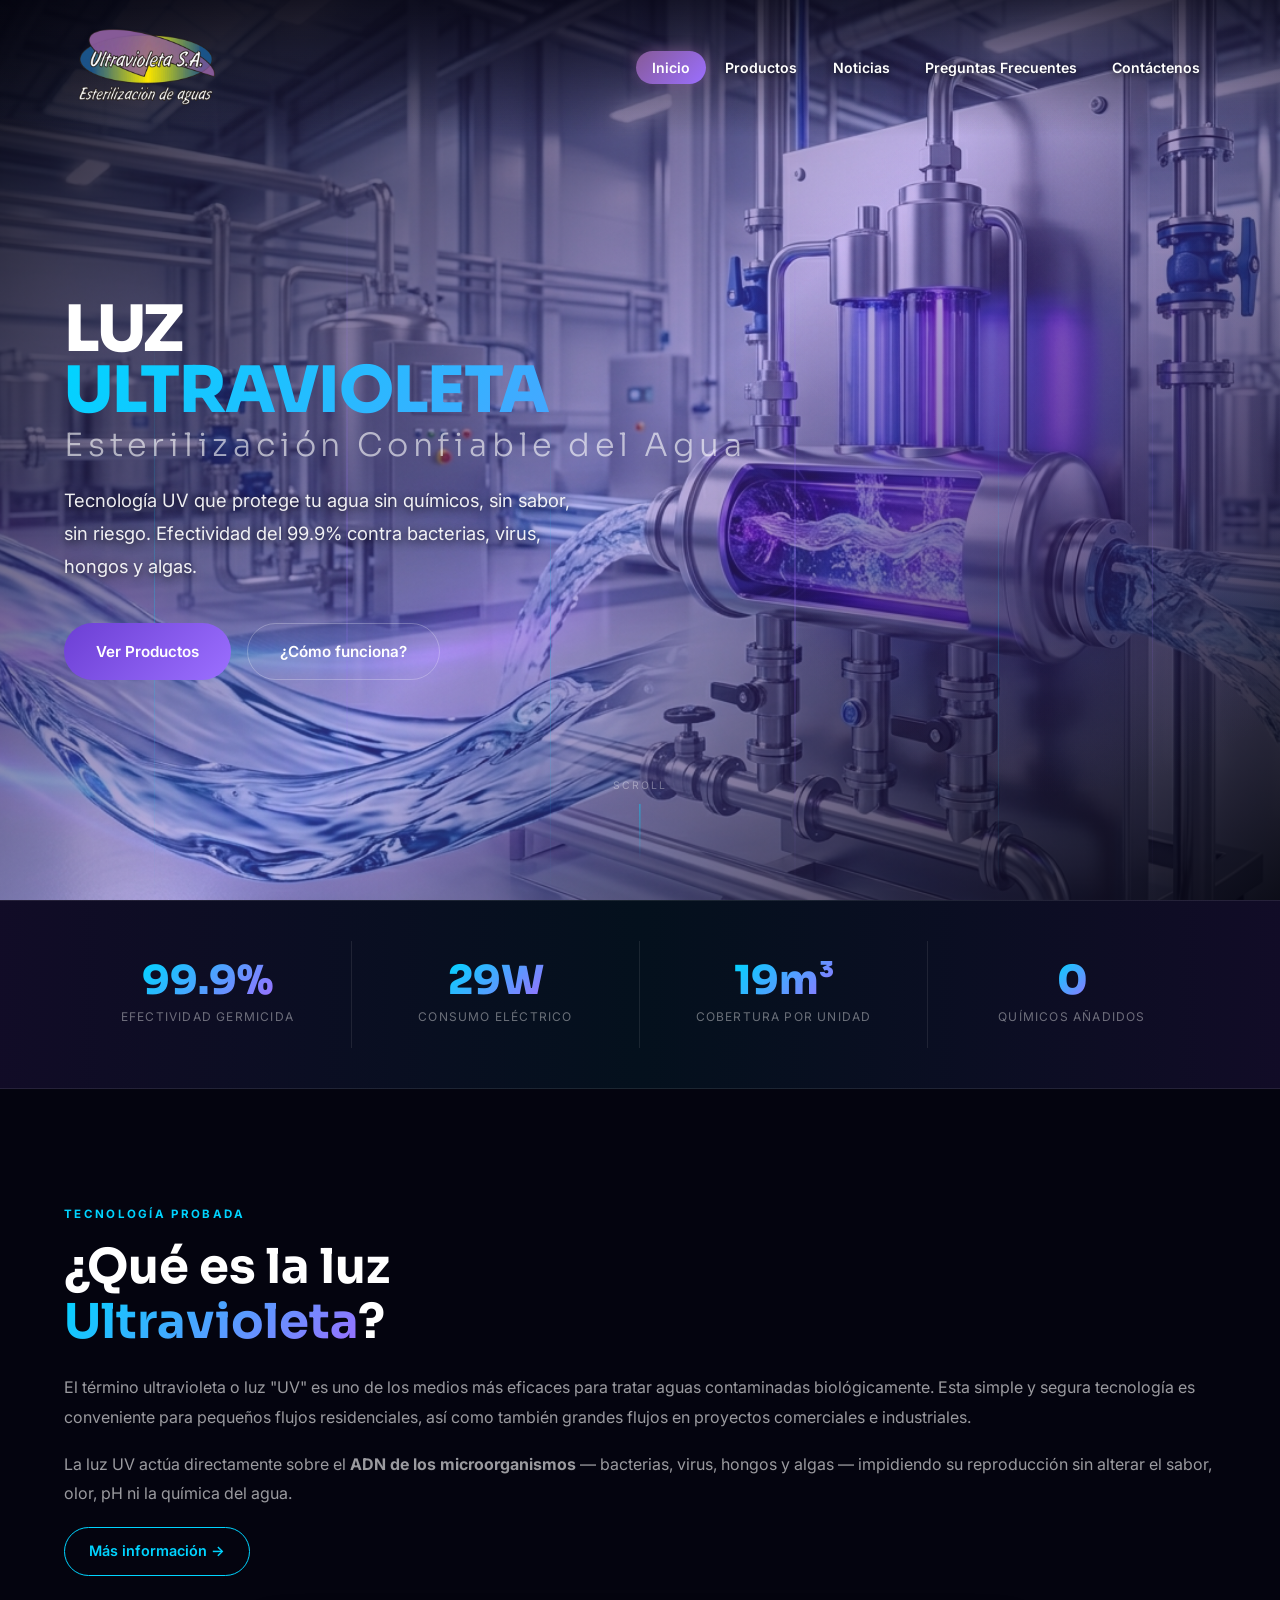
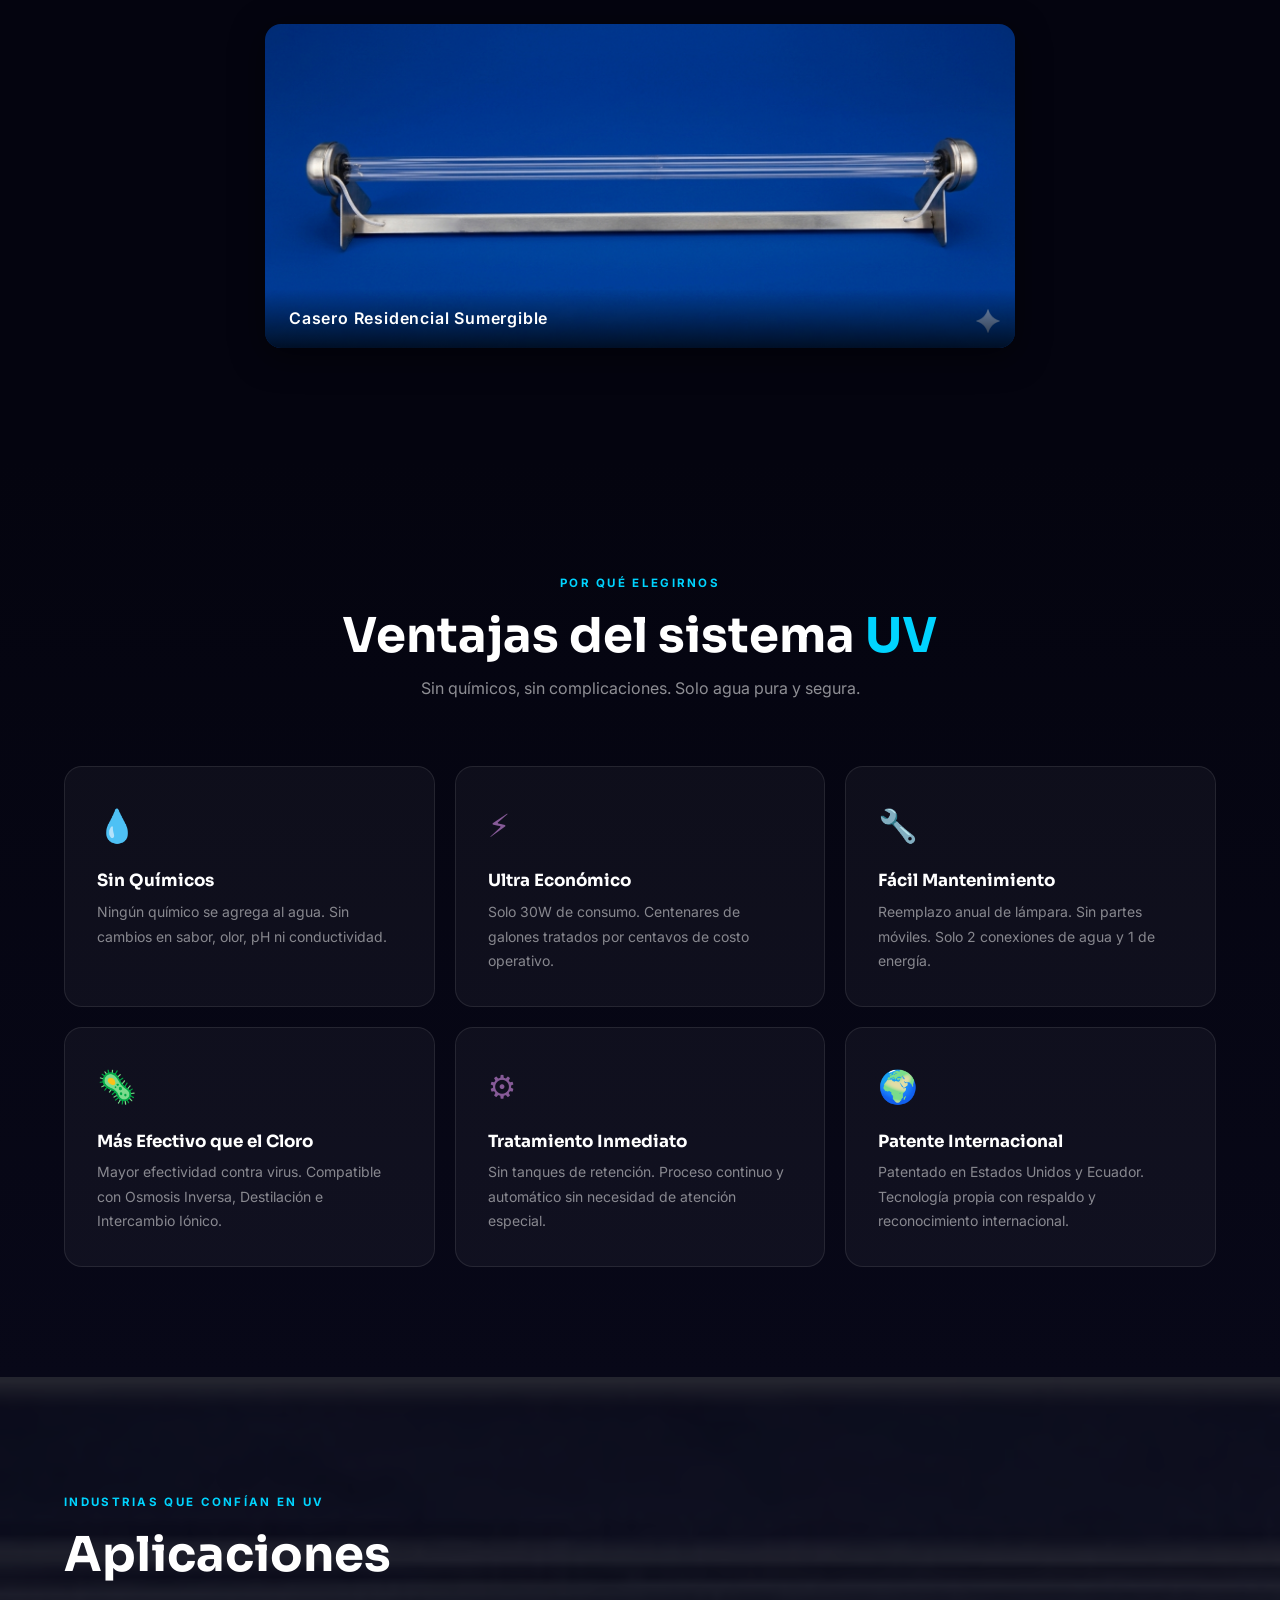
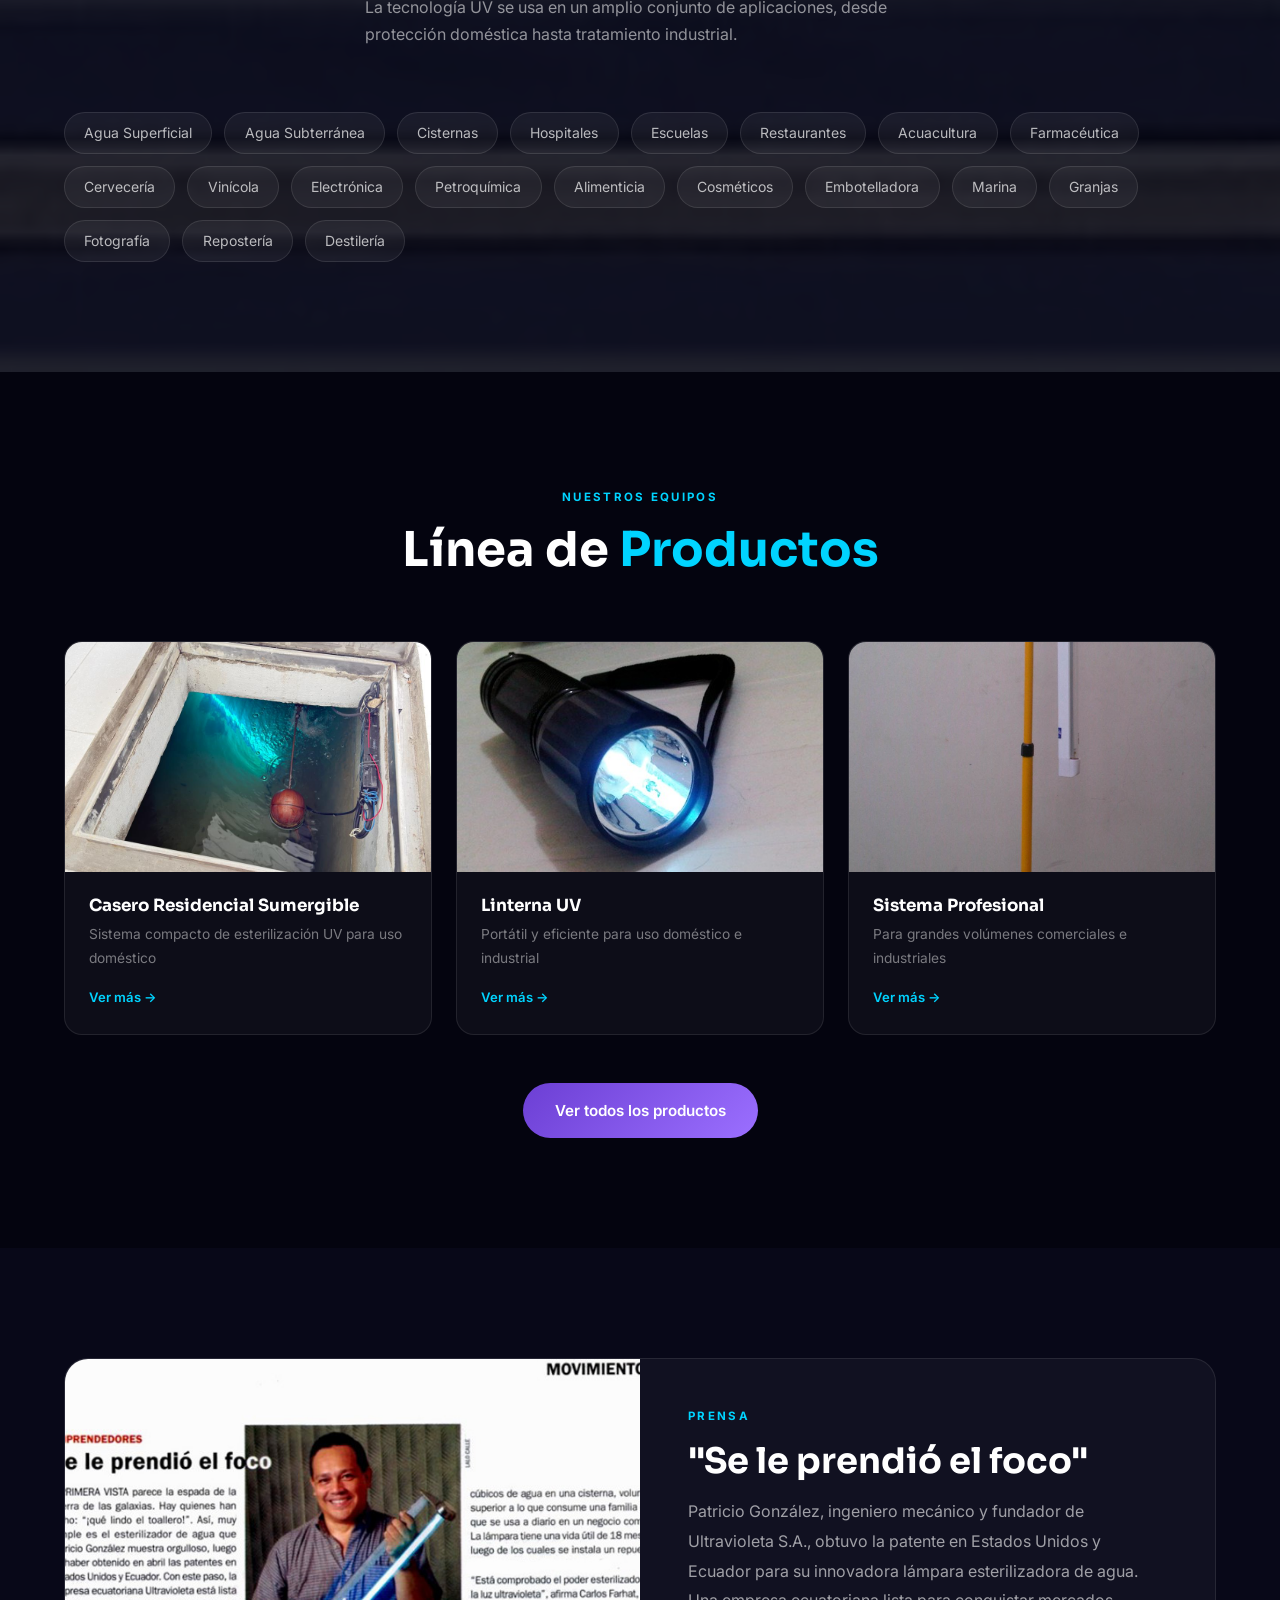
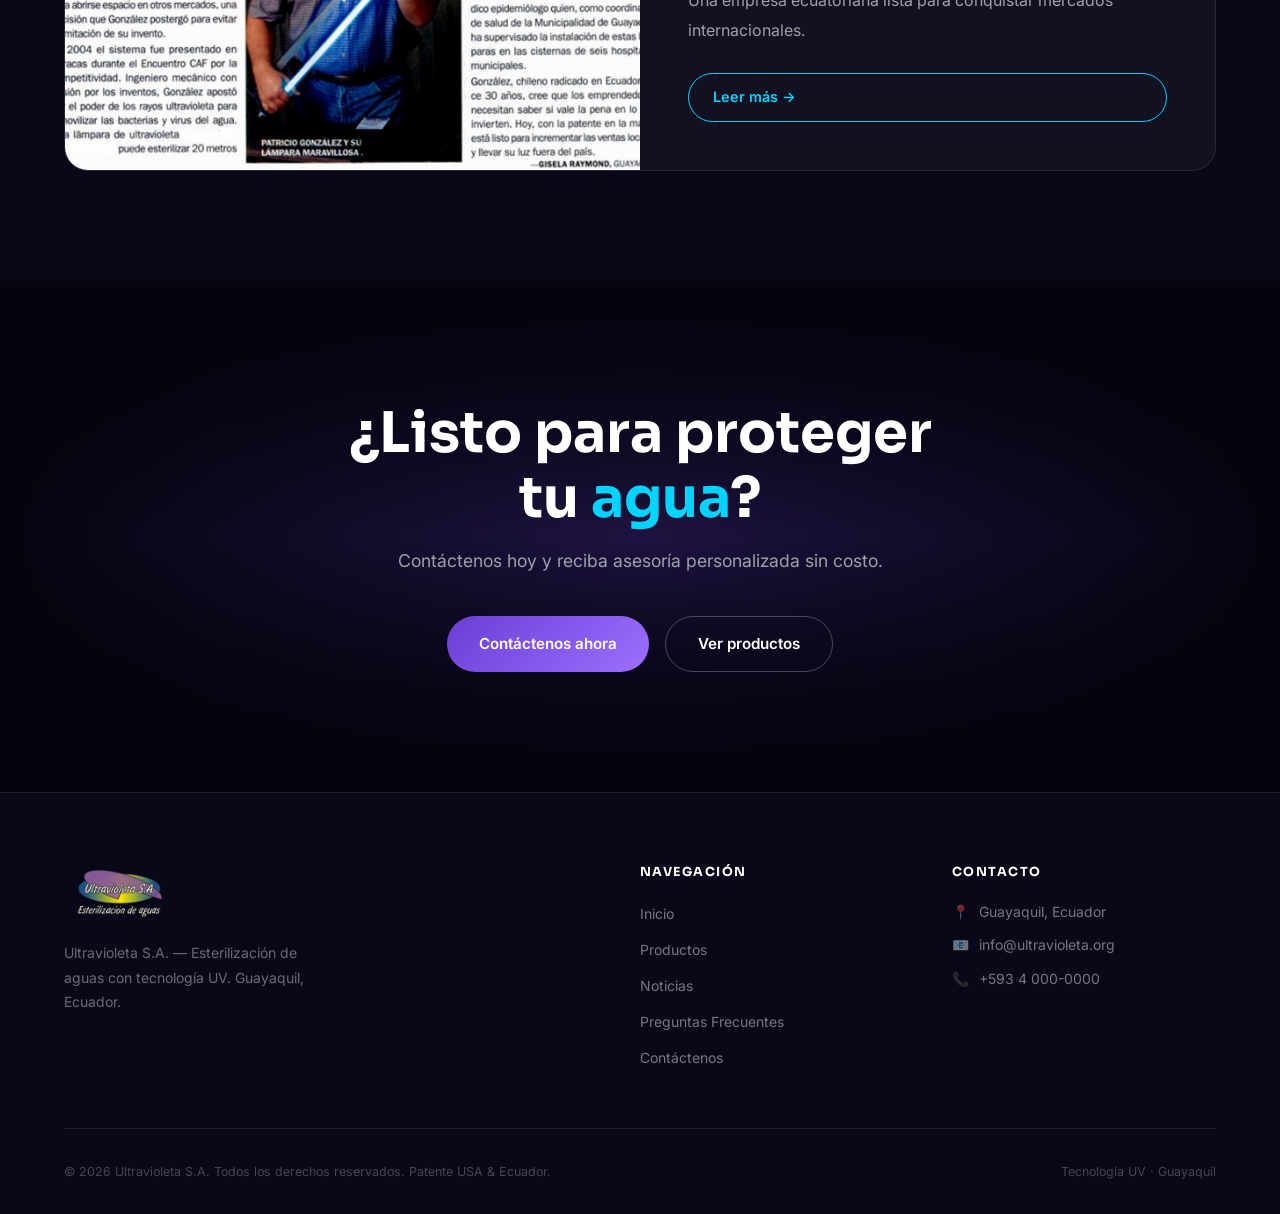
==== commit e4ffd9d2: "Títulos y esquinas curvas en tarjetas de productos" ====
--- a/index.html
+++ b/index.html
@@ -217,10 +217,10 @@
       <div class="grid-productos">
         <a href="productos.html" class="tarjeta-prod revelar">
           <div class="prod-imagen">
-            <img src="imagenes/casero-residencial.jpg" alt="Reactor UV Casero Residencial">
+            <img src="imagenes/Sumergible%20Casero%20Residencial.jpg" alt="Casero Residencial Sumergible">
           </div>
           <div class="prod-info">
-            <h3>1</h3>
+            <h3>Casero Residencial Sumergible</h3>
             <p>Sistema compacto de esterilización UV para uso doméstico</p>
             <div class="prod-flecha">Ver más →</div>
           </div>
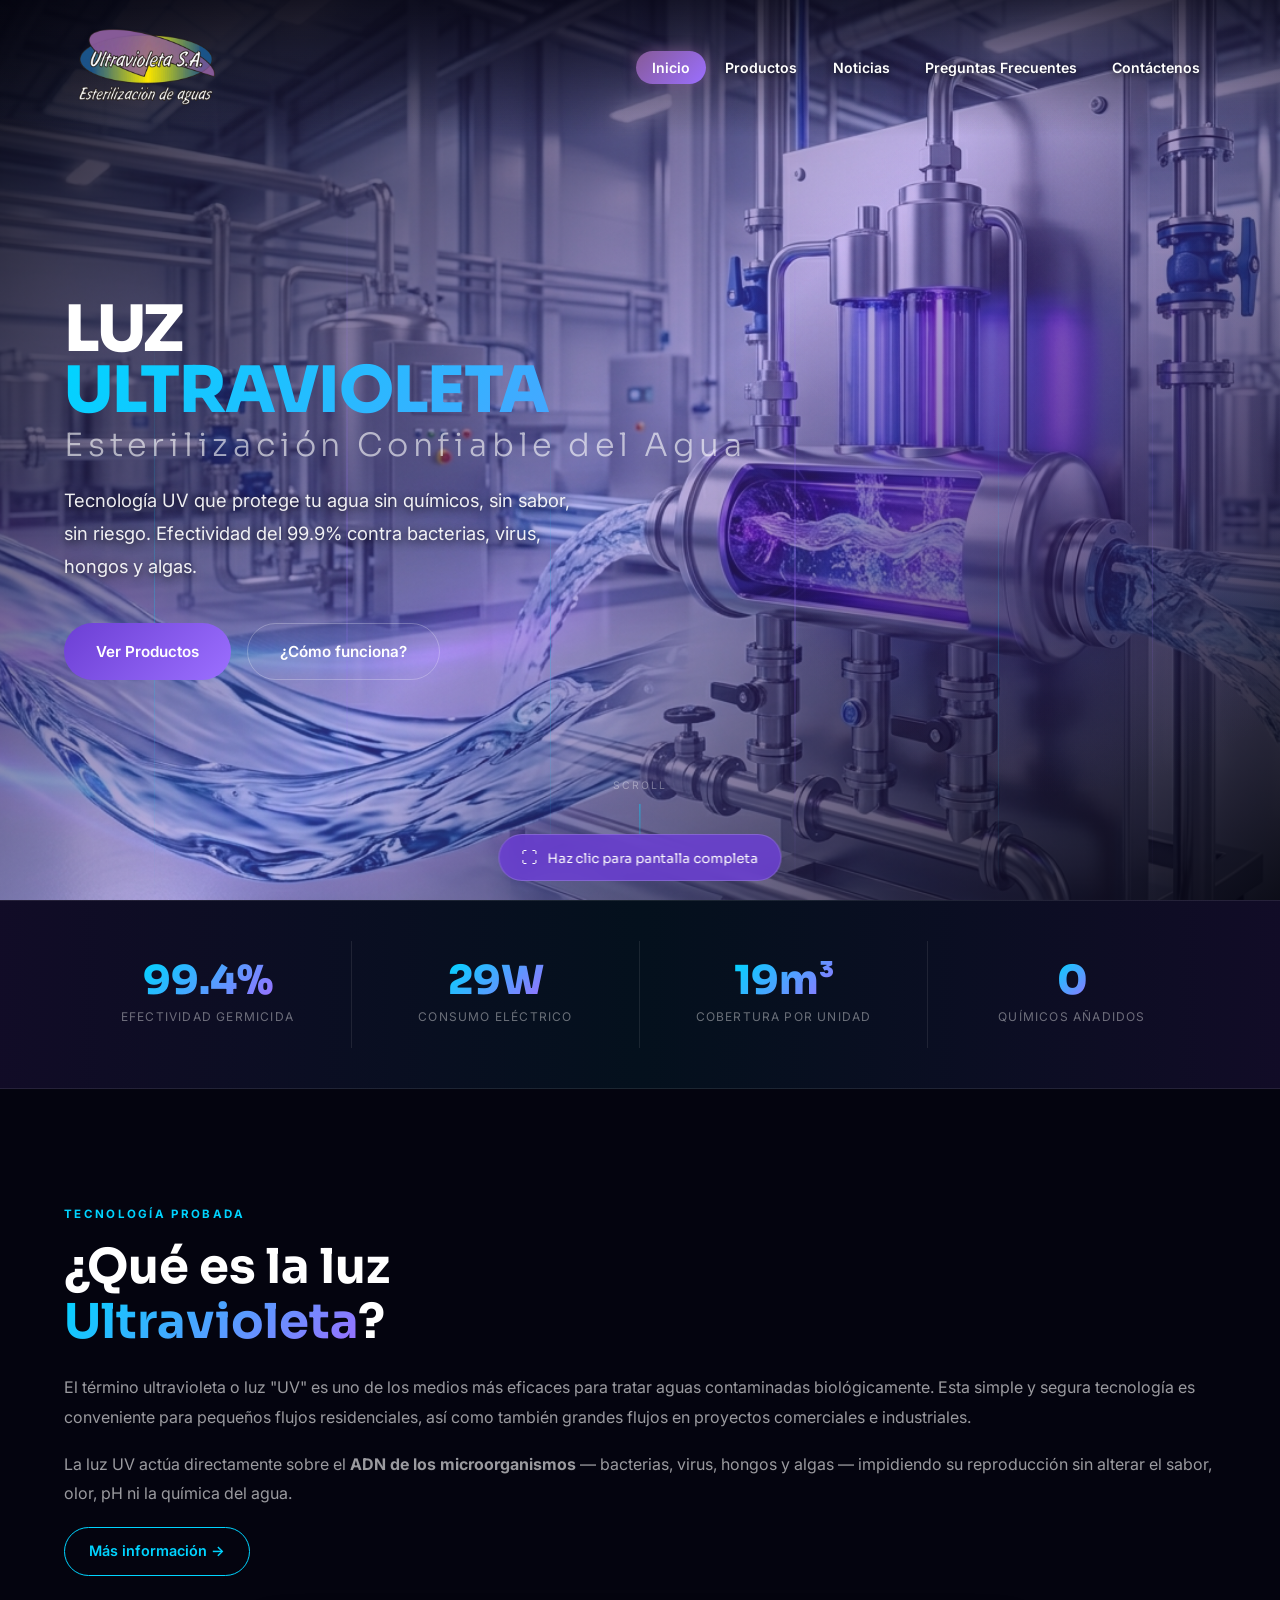
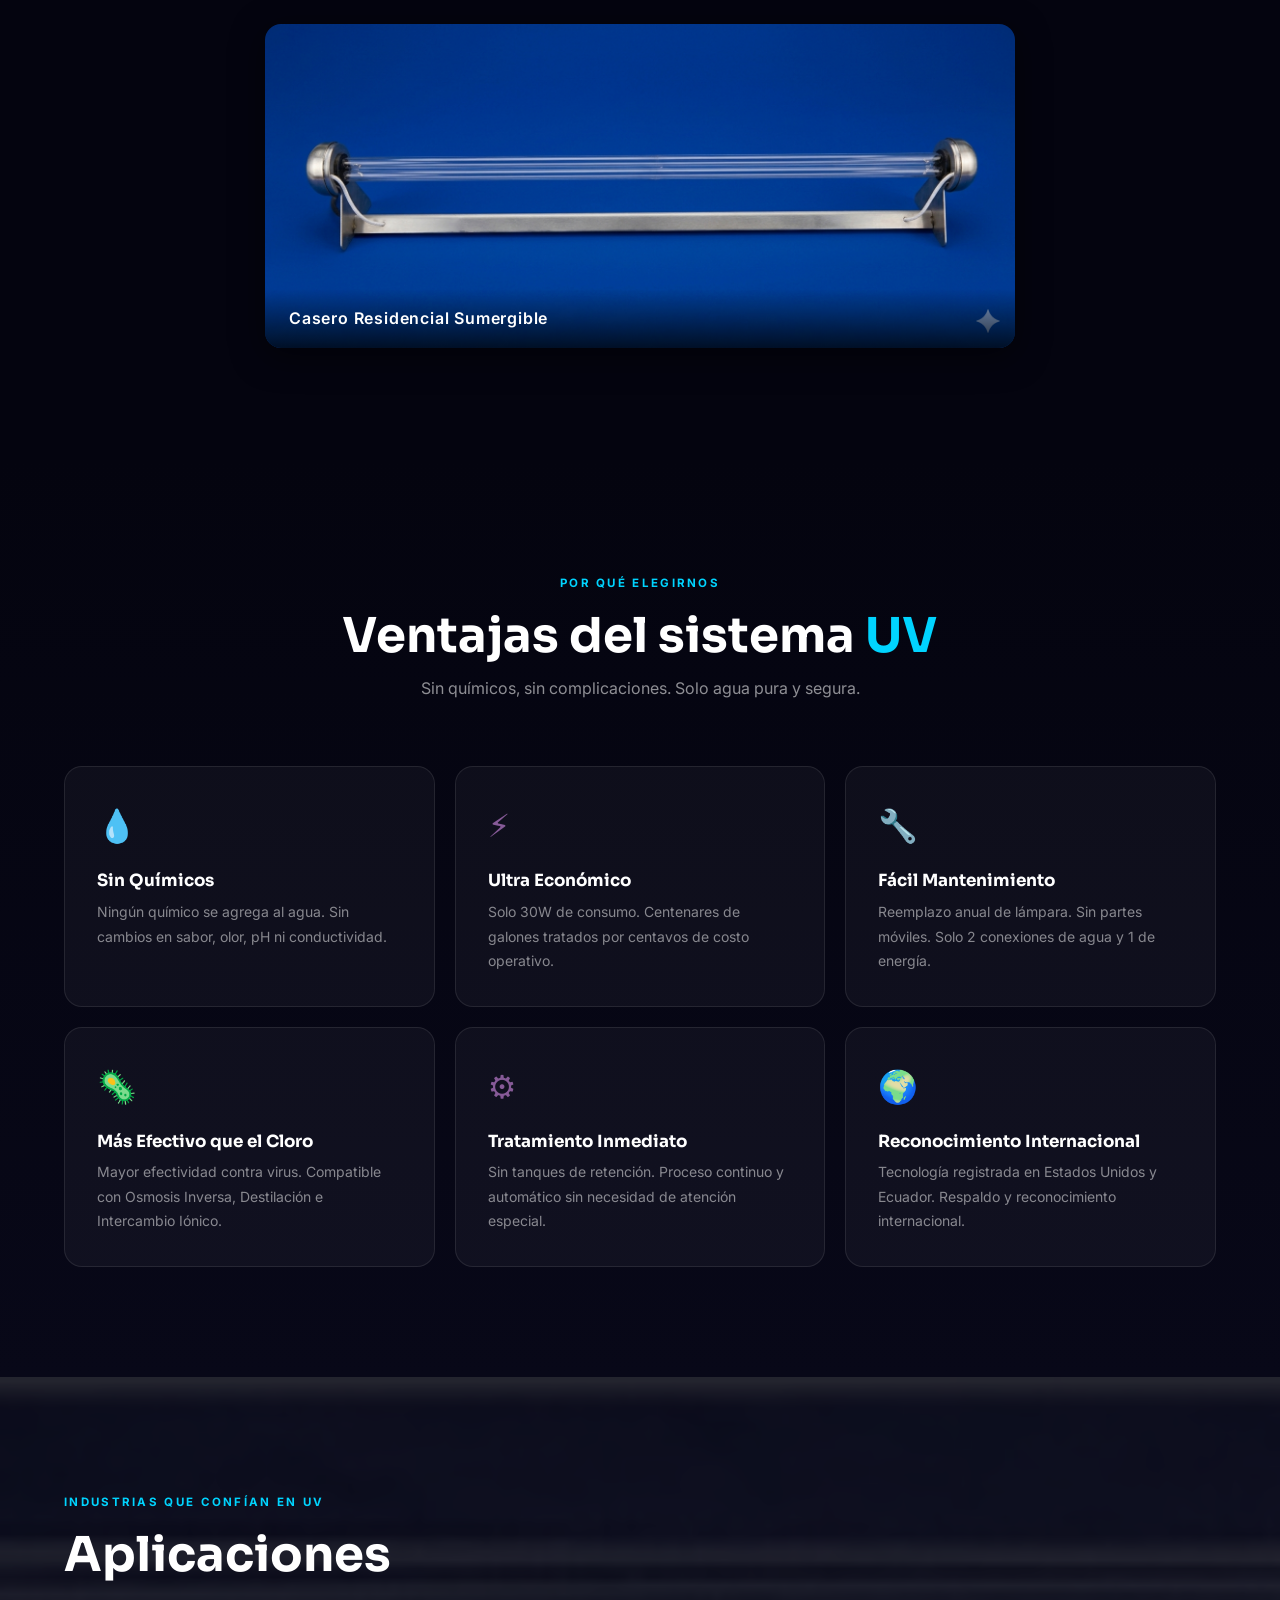
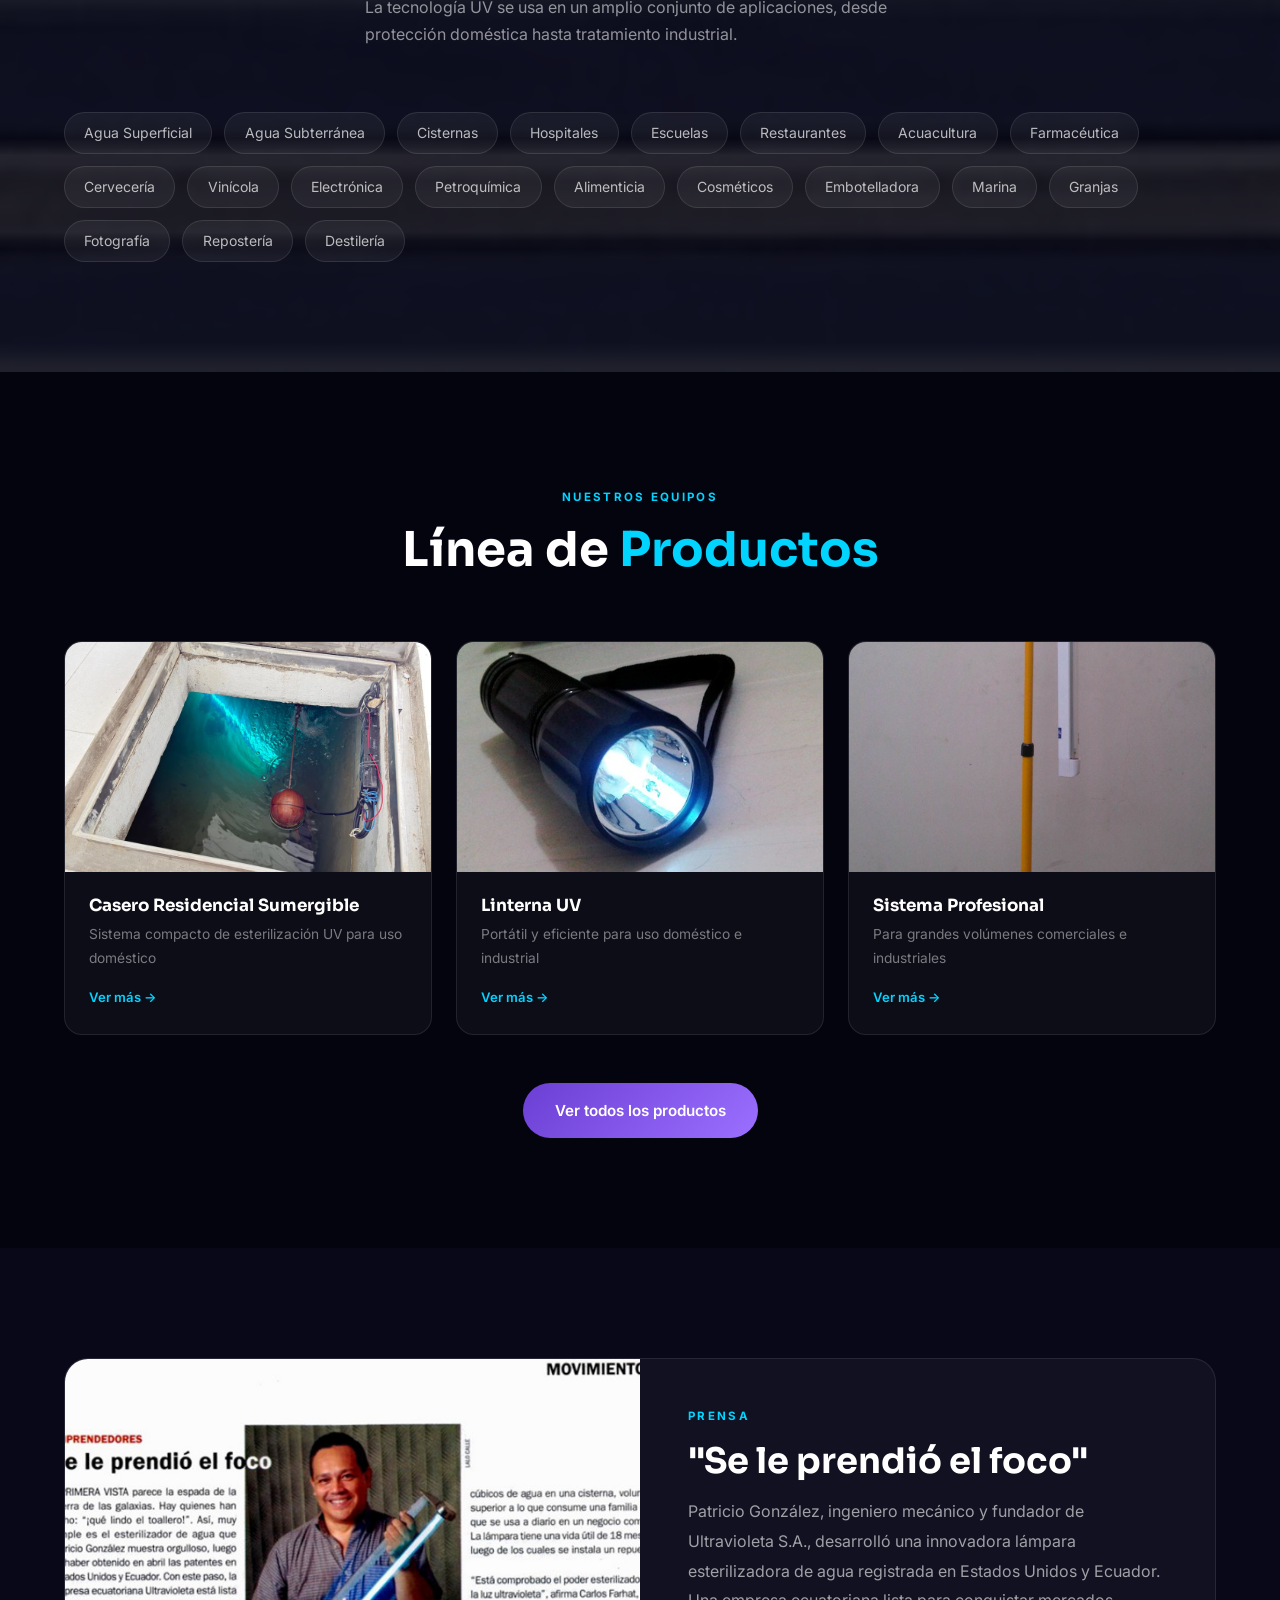
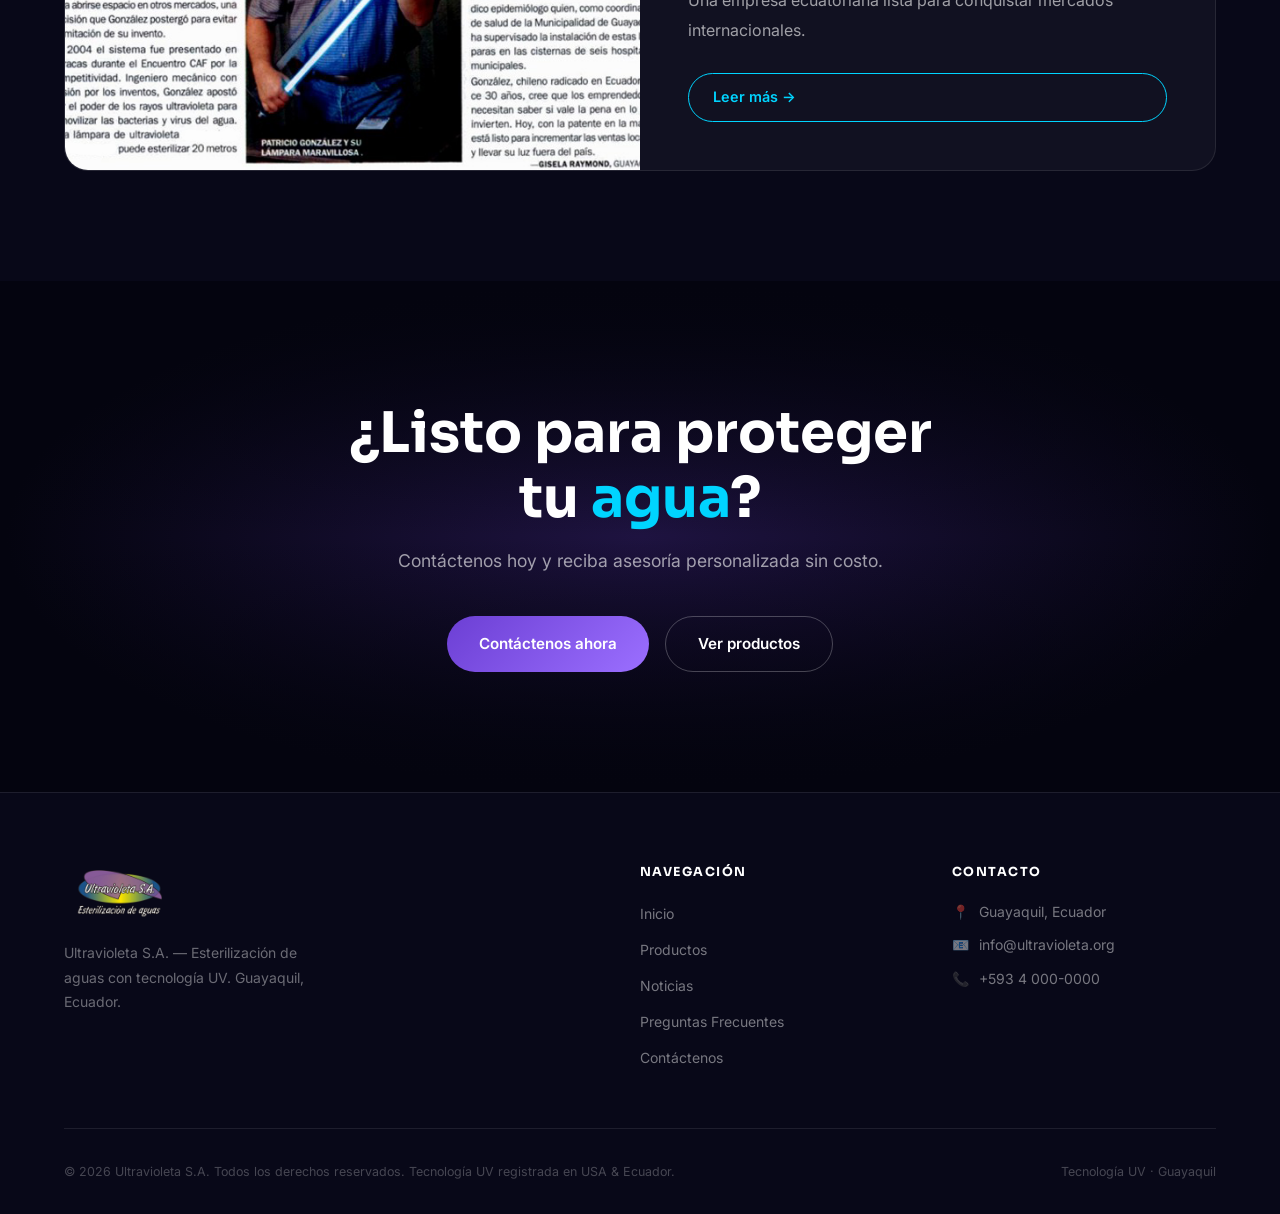
==== commit 308b008b: "Eliminar menciones de patente y tarjeta portada América Economía - Reemplaza "Patente" por "Tecnolog" ====
--- a/index.html
+++ b/index.html
@@ -4,7 +4,7 @@
   <meta charset="UTF-8">
   <meta name="viewport" content="width=device-width, initial-scale=1.0">
   <title>Ultravioleta S.A. — Esterilización UV de Aguas · Ecuador</title>
-  <meta name="description" content="Tecnología UV que protege tu agua sin químicos, sin sabor, sin riesgo. Patente internacional. Guayaquil, Ecuador.">
+  <meta name="description" content="Tecnología UV que protege tu agua sin químicos, sin sabor, sin riesgo. Guayaquil, Ecuador.">
   <link rel="preconnect" href="https://fonts.googleapis.com">
   <link rel="preconnect" href="https://fonts.gstatic.com" crossorigin>
   <link href="https://fonts.googleapis.com/css2?family=Sora:wght@300;400;600;700;800&family=Inter:wght@300;400;500;600&display=swap" rel="stylesheet">
@@ -164,8 +164,8 @@
         </div>
         <div class="tarjeta-v revelar">
           <div class="v-icono">🌍</div>
-          <h3>Patente Internacional</h3>
-          <p>Patentado en Estados Unidos y Ecuador. Tecnología propia con respaldo y reconocimiento internacional.</p>
+          <h3>Reconocimiento Internacional</h3>
+          <p>Tecnología registrada en Estados Unidos y Ecuador. Respaldo y reconocimiento internacional.</p>
         </div>
       </div>
     </div>
@@ -263,8 +263,8 @@
           <span class="etiqueta">Prensa</span>
           <h2>"Se le prendió el foco"</h2>
           <p>
-            Patricio González, ingeniero mecánico y fundador de Ultravioleta S.A., obtuvo la patente
-            en Estados Unidos y Ecuador para su innovadora lámpara esterilizadora de agua.
+            Patricio González, ingeniero mecánico y fundador de Ultravioleta S.A., desarrolló una innovadora
+            lámpara esterilizadora de agua registrada en Estados Unidos y Ecuador.
             Una empresa ecuatoriana lista para conquistar mercados internacionales.
           </p>
           <a href="noticias.html" class="btn-contorno">Leer más →</a>
@@ -314,7 +314,7 @@
         </div>
       </div>
       <div class="pie-fondo">
-        <p>© <span id="anio"></span> Ultravioleta S.A. Todos los derechos reservados. Patente USA &amp; Ecuador.</p>
+        <p>© <span id="anio"></span> Ultravioleta S.A. Todos los derechos reservados. Tecnología UV registrada en USA &amp; Ecuador.</p>
         <p>Tecnología UV · Guayaquil</p>
       </div>
     </div>
--- a/css/estilos.css
+++ b/css/estilos.css
@@ -537,12 +537,15 @@
   pointer-events:none;
 }
 .encabezado-pagina h1 { font-size:clamp(2.5rem,5vw,4.5rem); margin-bottom:1rem; position:relative; z-index:1; }
-.encabezado-pagina p { color:rgba(255,255,255,.55); font-size:1.05rem; max-width:600px; margin:0 auto; position:relative; z-index:1; }
+.encabezado-pagina p { color:rgba(255,255,255,.9); font-size:1.05rem; max-width:600px; margin:0 auto; position:relative; z-index:1; }
 
 /* ══════════════════════════════
    PÁGINA PRODUCTOS
 ══════════════════════════════ */
-.grid-prod-completo { display:grid; grid-template-columns:repeat(3,1fr); gap:1.5rem; }
+.grid-prod-destacado { grid-template-columns:1fr 1fr; }
+.prod-foto-destacada { height:460px; }
+.grid-faq-intro      { grid-template-columns:1fr 1.4fr; }
+.grid-prod-completo  { display:grid; grid-template-columns:repeat(3,1fr); gap:1.5rem; }
 .tarjeta-prod-full {
   background:var(--vidrio); border:1px solid var(--borde);
   border-radius:var(--radio); overflow:hidden; transition:var(--t);
@@ -745,4 +748,60 @@
   .hero-btns         { flex-direction:column; align-items:flex-start; }
   .cta-btns          { flex-direction:column; align-items:center; }
   .seccion-pad       { padding:70px 0; }
-}
+  .foto-card         { width:100%; }
+  .grid-prod-destacado { grid-template-columns:1fr !important; }
+  .prod-foto-destacada { height:260px; }
+  .grid-faq-intro    { grid-template-columns:1fr !important; }
+}
+
+/* ── Pantalla completa ── */
+#fs-aviso {
+  position: fixed;
+  bottom: 1.2rem;
+  left: 50%;
+  transform: translateX(-50%);
+  background: rgba(108,63,212,0.85);
+  backdrop-filter: blur(10px);
+  color: #fff;
+  font-family: 'Sora', sans-serif;
+  font-size: .82rem;
+  padding: .55rem 1.4rem;
+  border-radius: 50px;
+  border: 1px solid rgba(255,255,255,0.18);
+  cursor: pointer;
+  z-index: 9999;
+  animation: fs-pulso 2.5s ease-in-out infinite;
+  transition: opacity .4s, transform .4s;
+  white-space: nowrap;
+}
+#fs-aviso span { font-size: 1rem; margin-right: .4rem; }
+#fs-aviso.oculto { opacity: 0; pointer-events: none; transform: translateX(-50%) translateY(10px); }
+
+@keyframes fs-pulso {
+  0%,100% { box-shadow: 0 0 0 0 rgba(108,63,212,0.6); }
+  50%      { box-shadow: 0 0 0 8px rgba(108,63,212,0); }
+}
+
+#fs-salir {
+  position: fixed;
+  top: 1rem;
+  right: 1rem;
+  width: 2.4rem;
+  height: 2.4rem;
+  background: rgba(20,0,50,0.75);
+  backdrop-filter: blur(8px);
+  border: 1px solid rgba(255,255,255,0.2);
+  border-radius: 50%;
+  color: #fff;
+  font-size: 1rem;
+  cursor: pointer;
+  z-index: 9999;
+  opacity: 0;
+  pointer-events: none;
+  transition: opacity .3s, background .2s;
+  display: flex;
+  align-items: center;
+  justify-content: center;
+}
+#fs-salir.visible { opacity: 1; pointer-events: all; }
+#fs-salir:hover { background: rgba(108,63,212,0.85); }
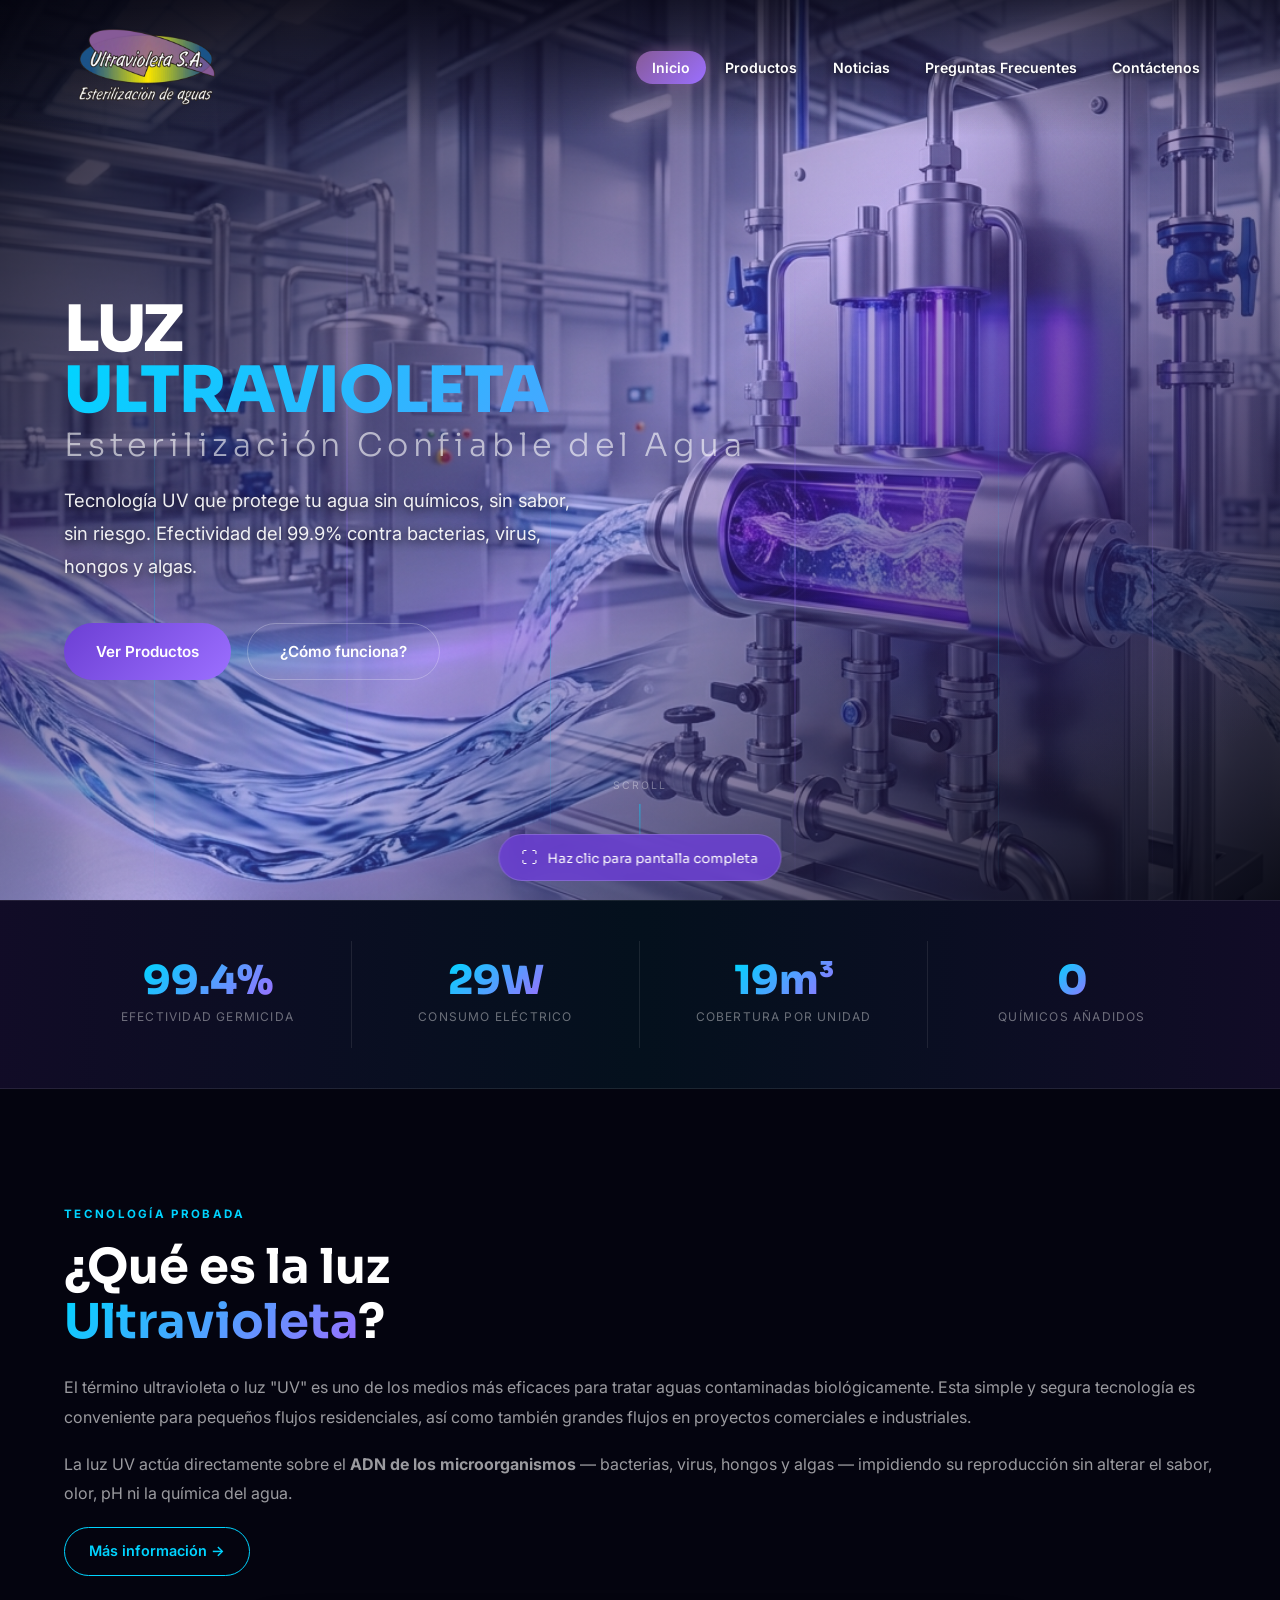
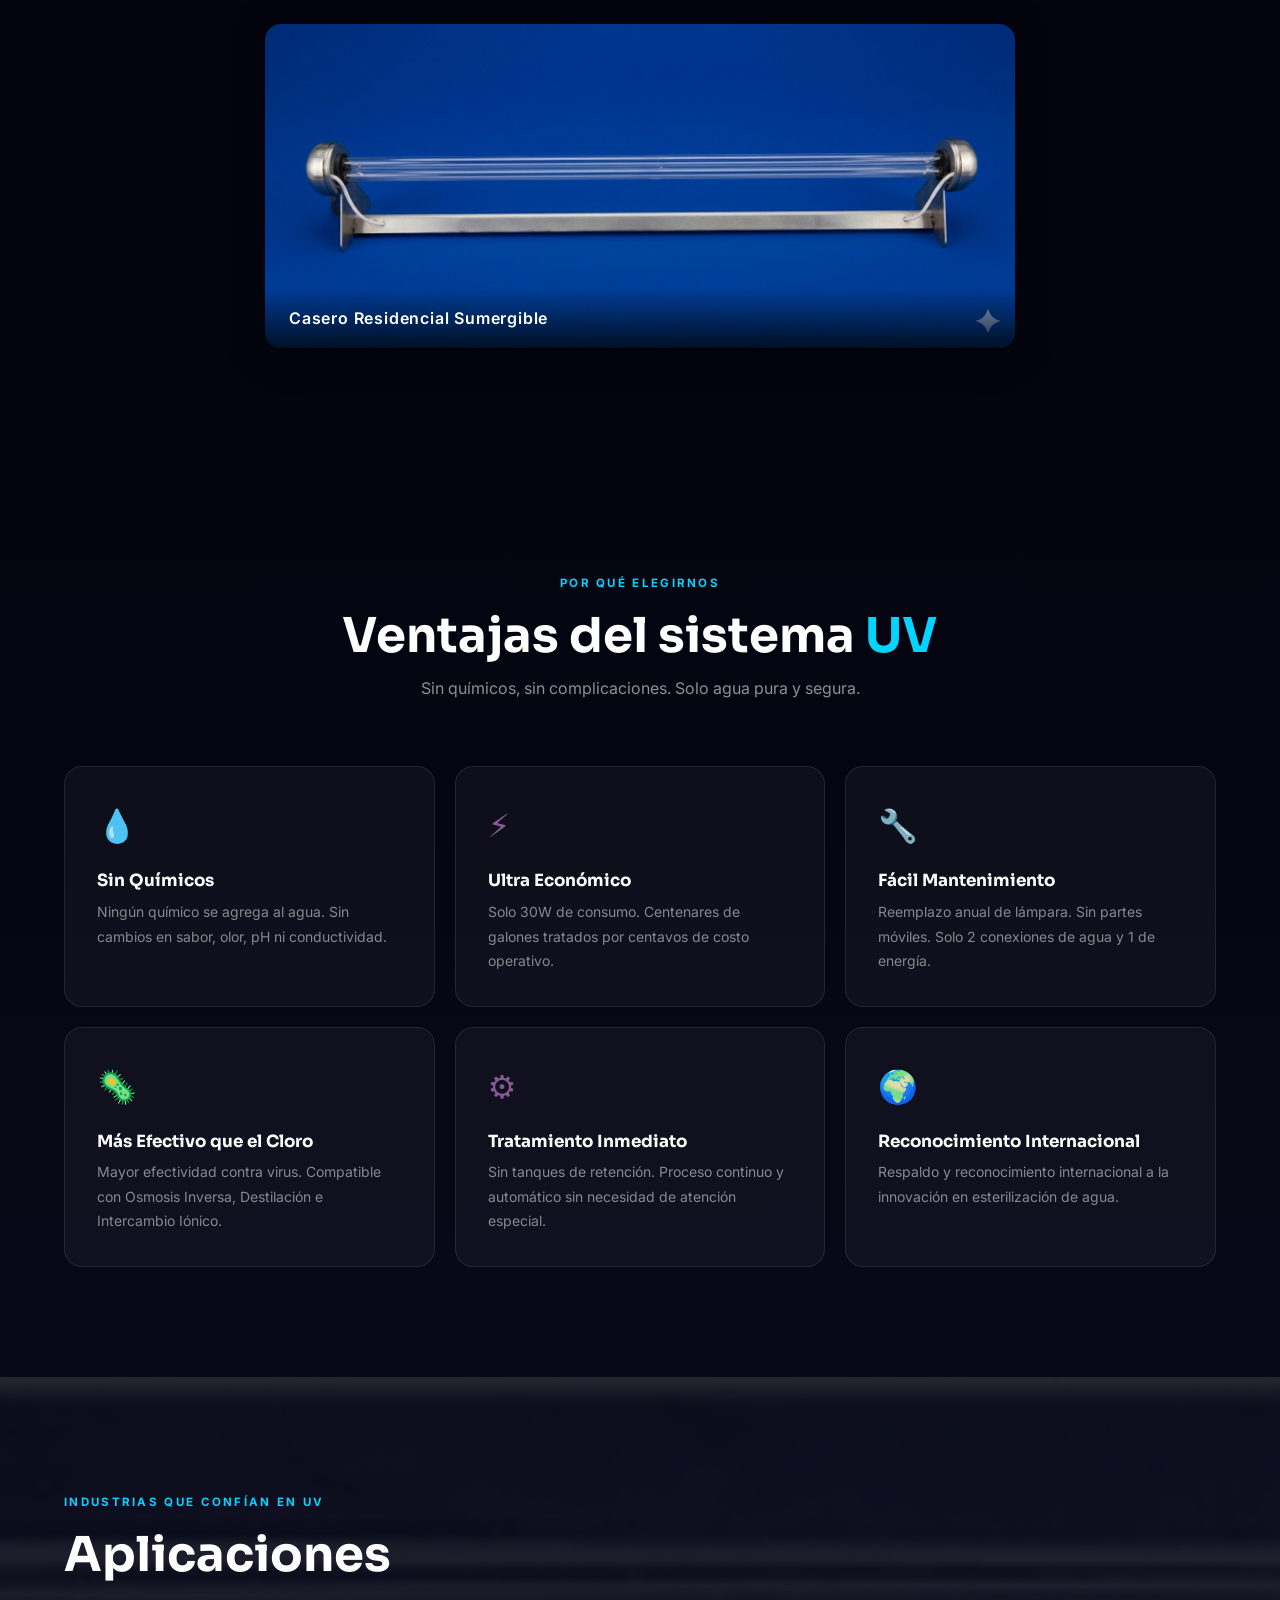
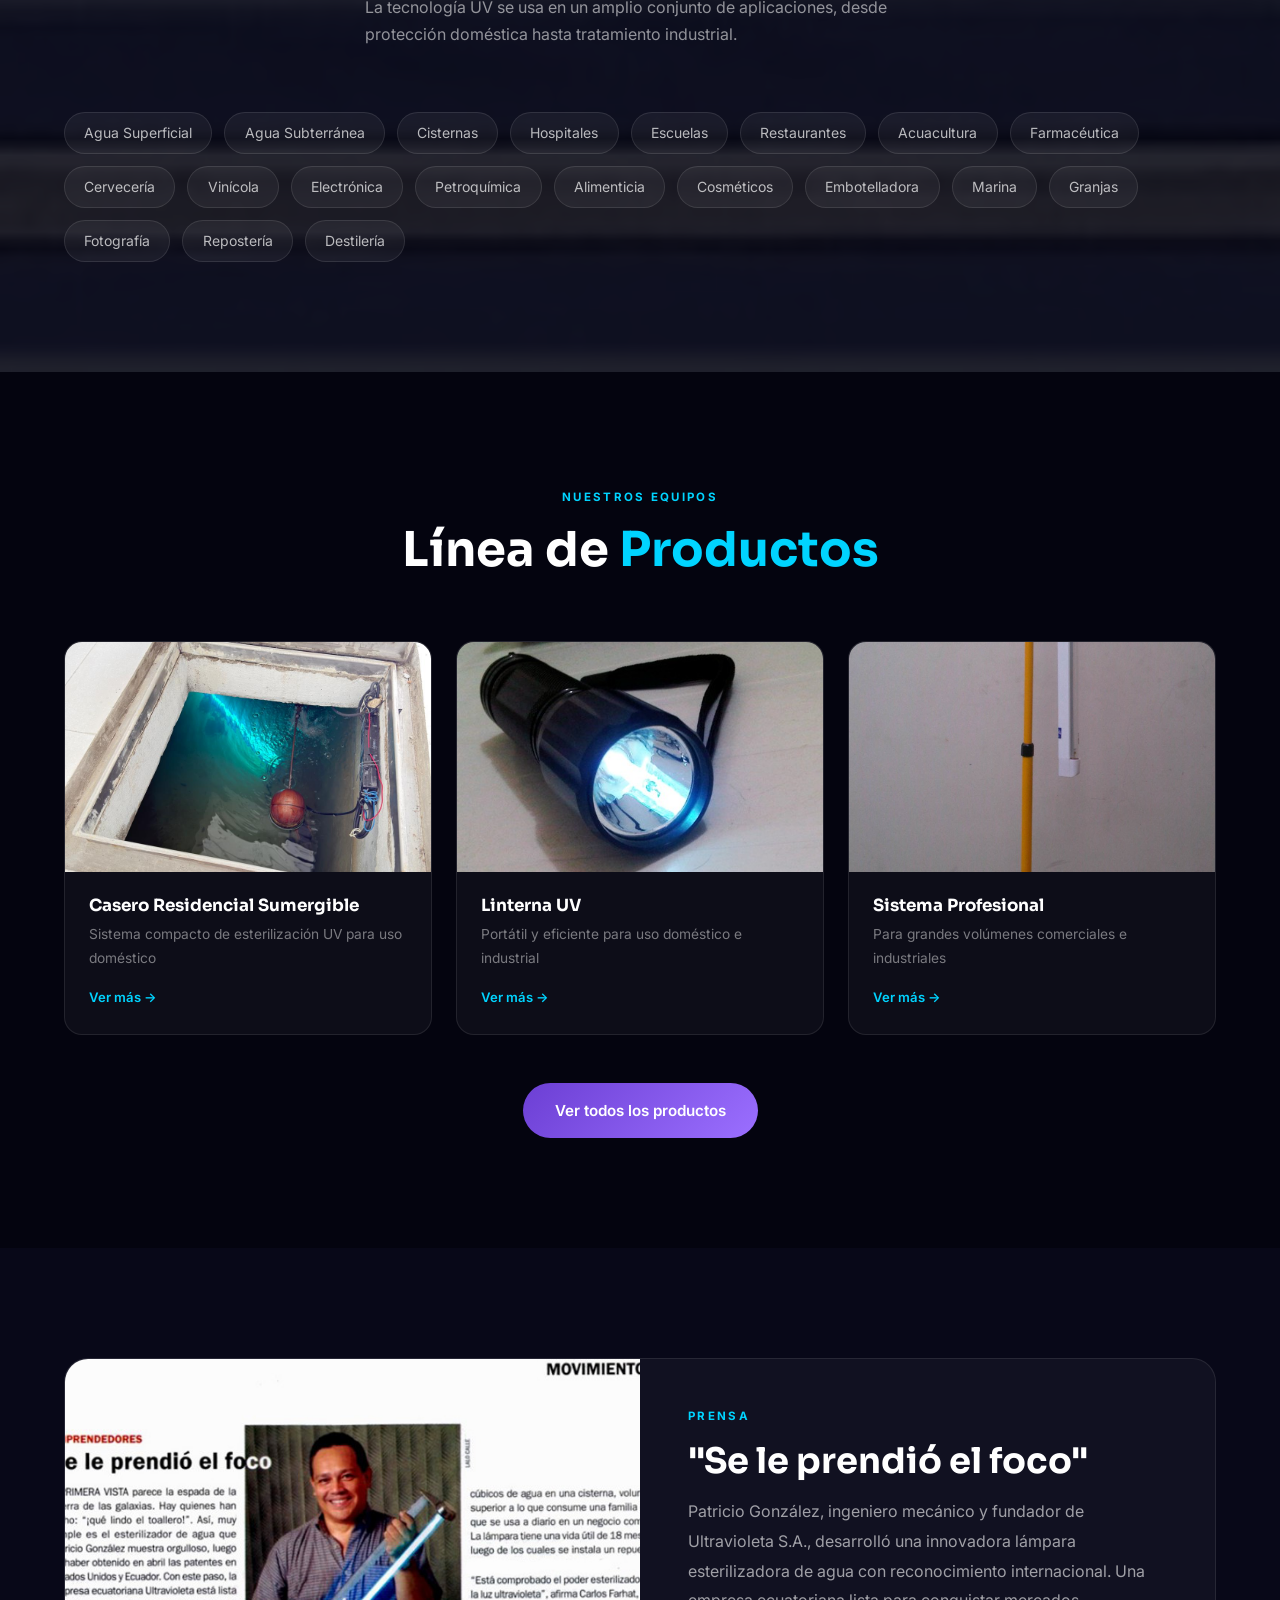
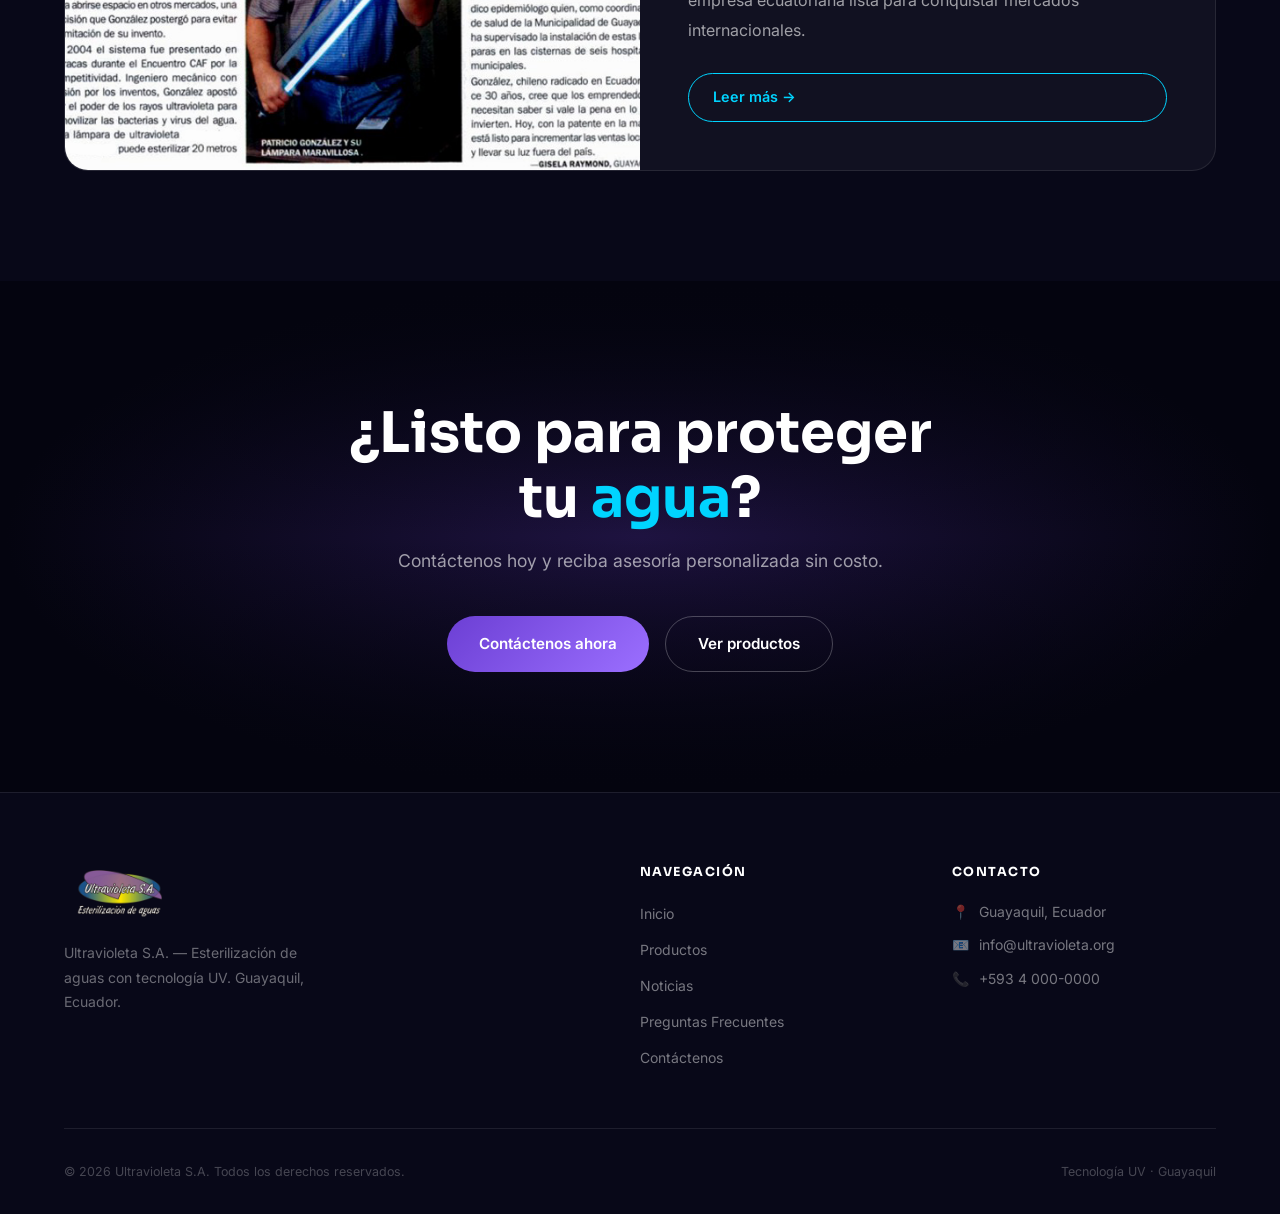
==== commit 84fc7230: "Eliminar todas las menciones de registro/patente en USA y Ecuador Co-Authored-By: Claude Sonnet 4.6 " ====
--- a/index.html
+++ b/index.html
@@ -165,7 +165,7 @@
         <div class="tarjeta-v revelar">
           <div class="v-icono">🌍</div>
           <h3>Reconocimiento Internacional</h3>
-          <p>Tecnología registrada en Estados Unidos y Ecuador. Respaldo y reconocimiento internacional.</p>
+          <p>Respaldo y reconocimiento internacional a la innovación en esterilización de agua.</p>
         </div>
       </div>
     </div>
@@ -264,7 +264,7 @@
           <h2>"Se le prendió el foco"</h2>
           <p>
             Patricio González, ingeniero mecánico y fundador de Ultravioleta S.A., desarrolló una innovadora
-            lámpara esterilizadora de agua registrada en Estados Unidos y Ecuador.
+            lámpara esterilizadora de agua con reconocimiento internacional.
             Una empresa ecuatoriana lista para conquistar mercados internacionales.
           </p>
           <a href="noticias.html" class="btn-contorno">Leer más →</a>
@@ -314,7 +314,7 @@
         </div>
       </div>
       <div class="pie-fondo">
-        <p>© <span id="anio"></span> Ultravioleta S.A. Todos los derechos reservados. Tecnología UV registrada en USA &amp; Ecuador.</p>
+        <p>© <span id="anio"></span> Ultravioleta S.A. Todos los derechos reservados.</p>
         <p>Tecnología UV · Guayaquil</p>
       </div>
     </div>
